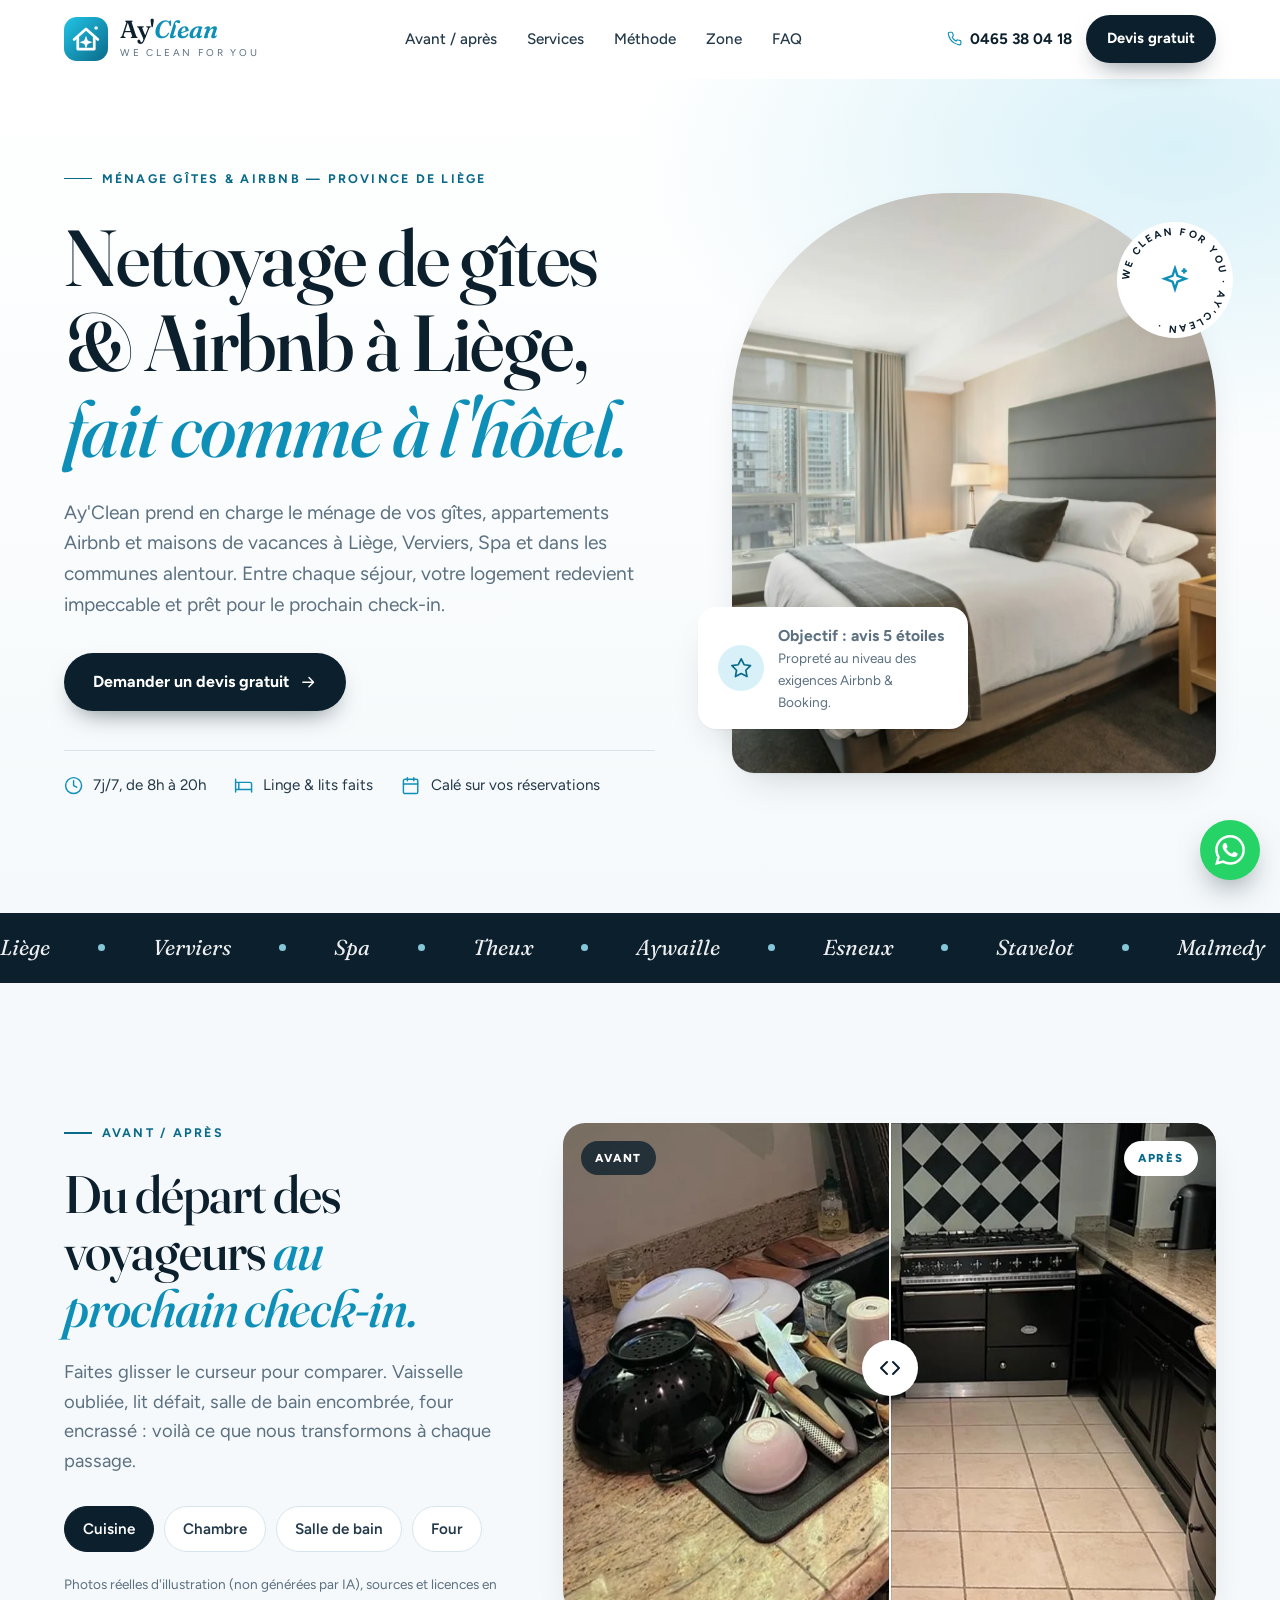
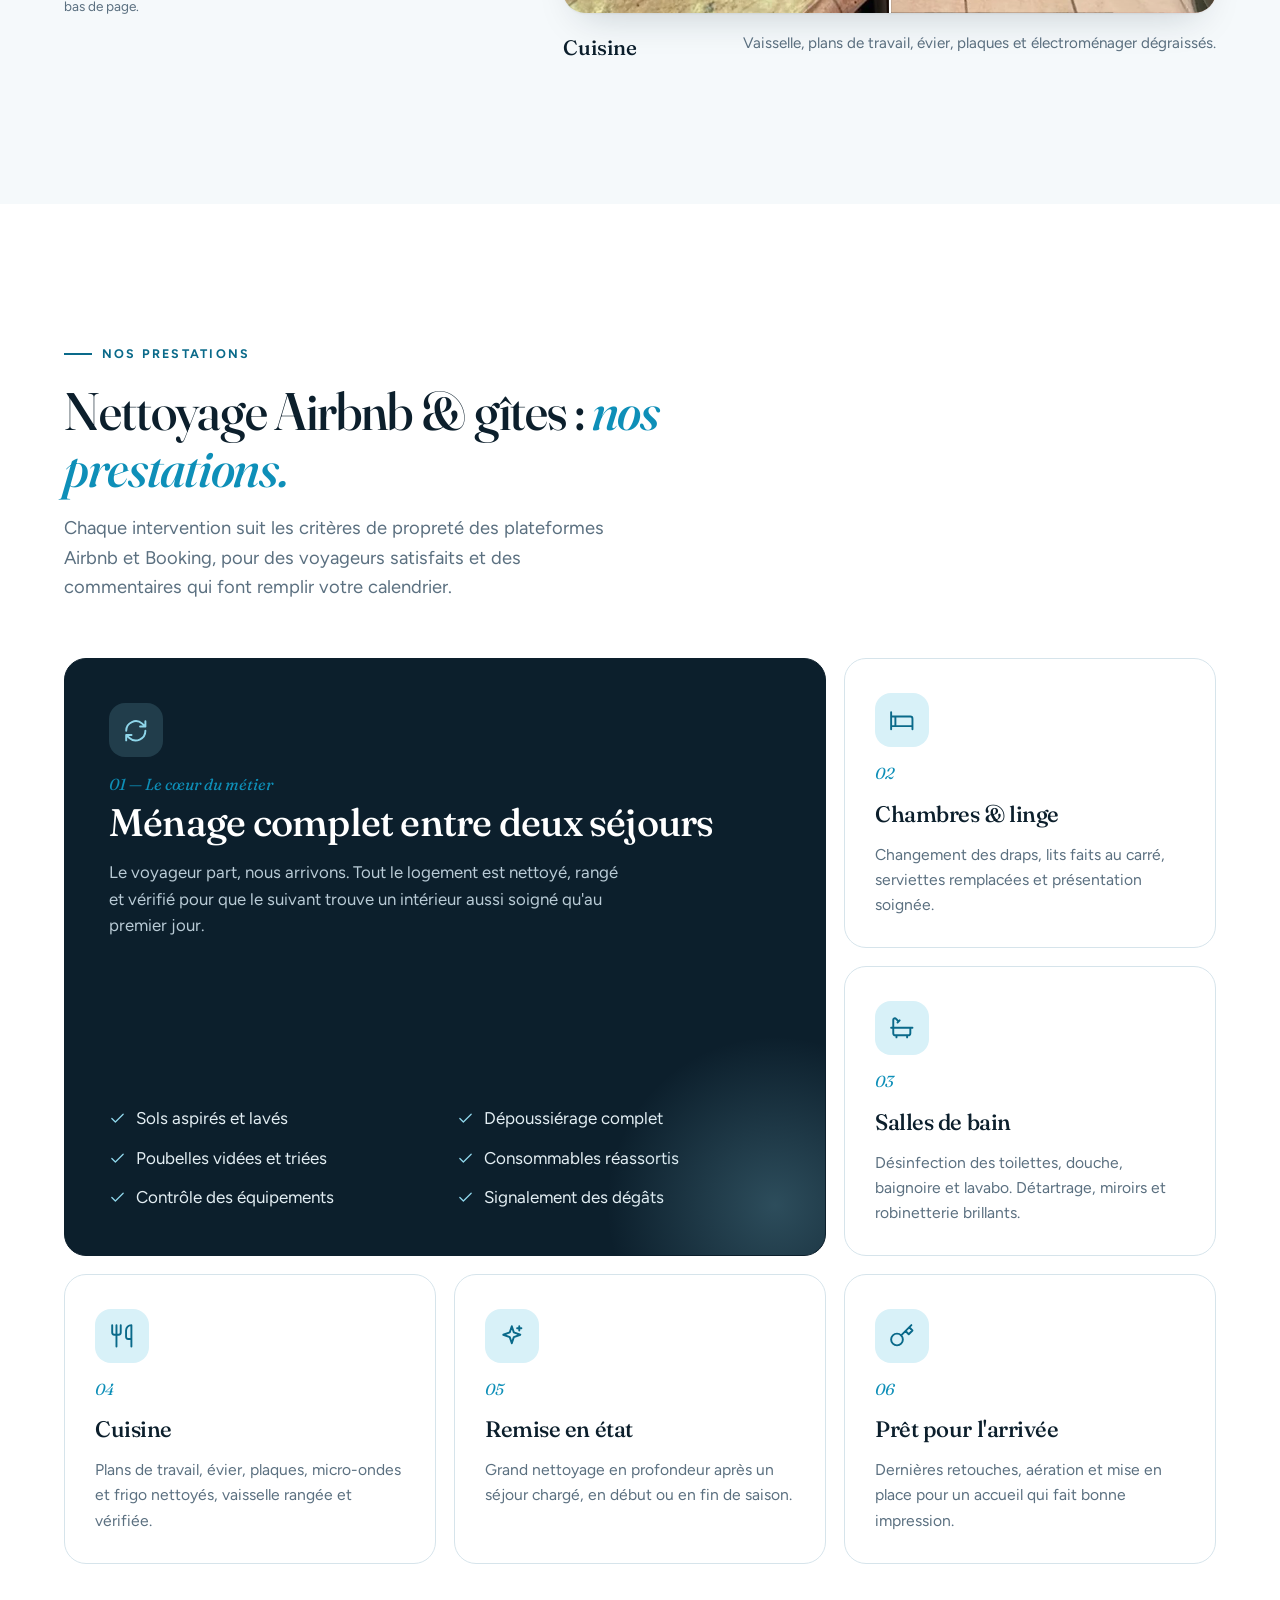
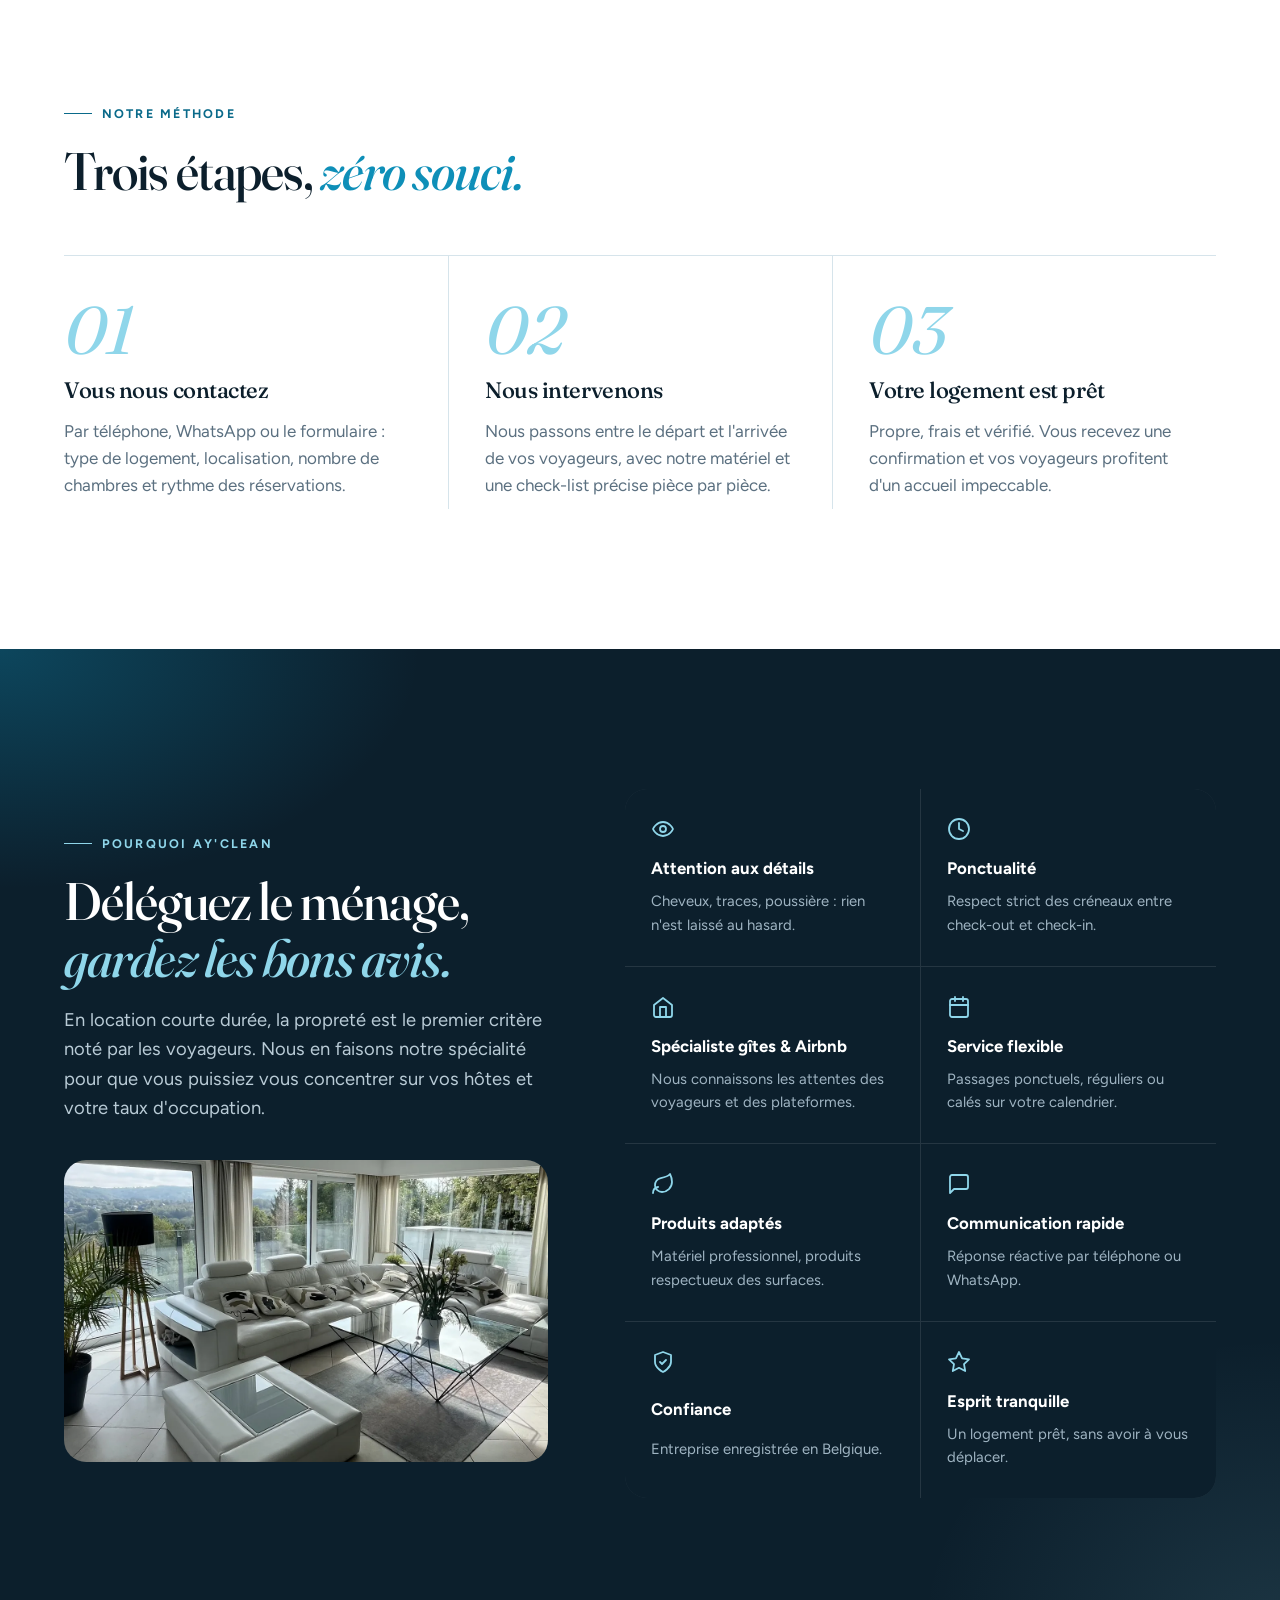
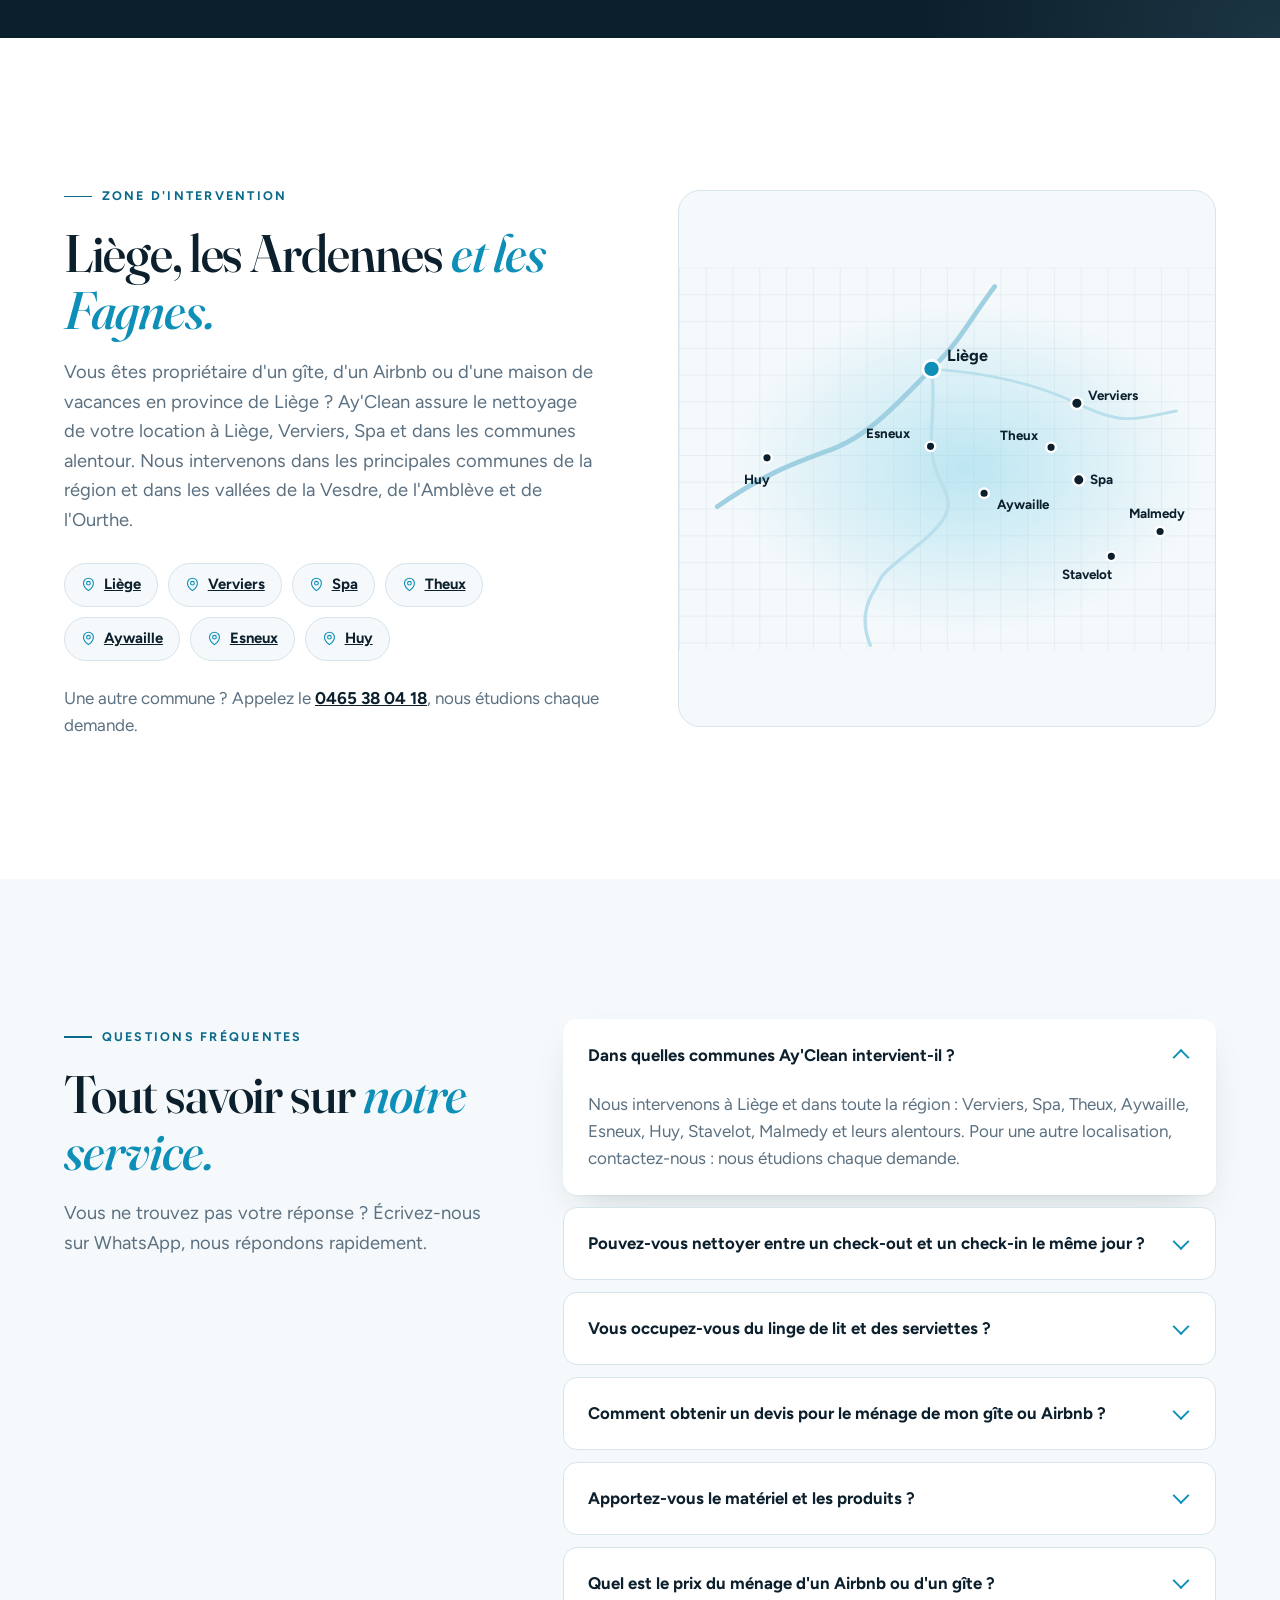
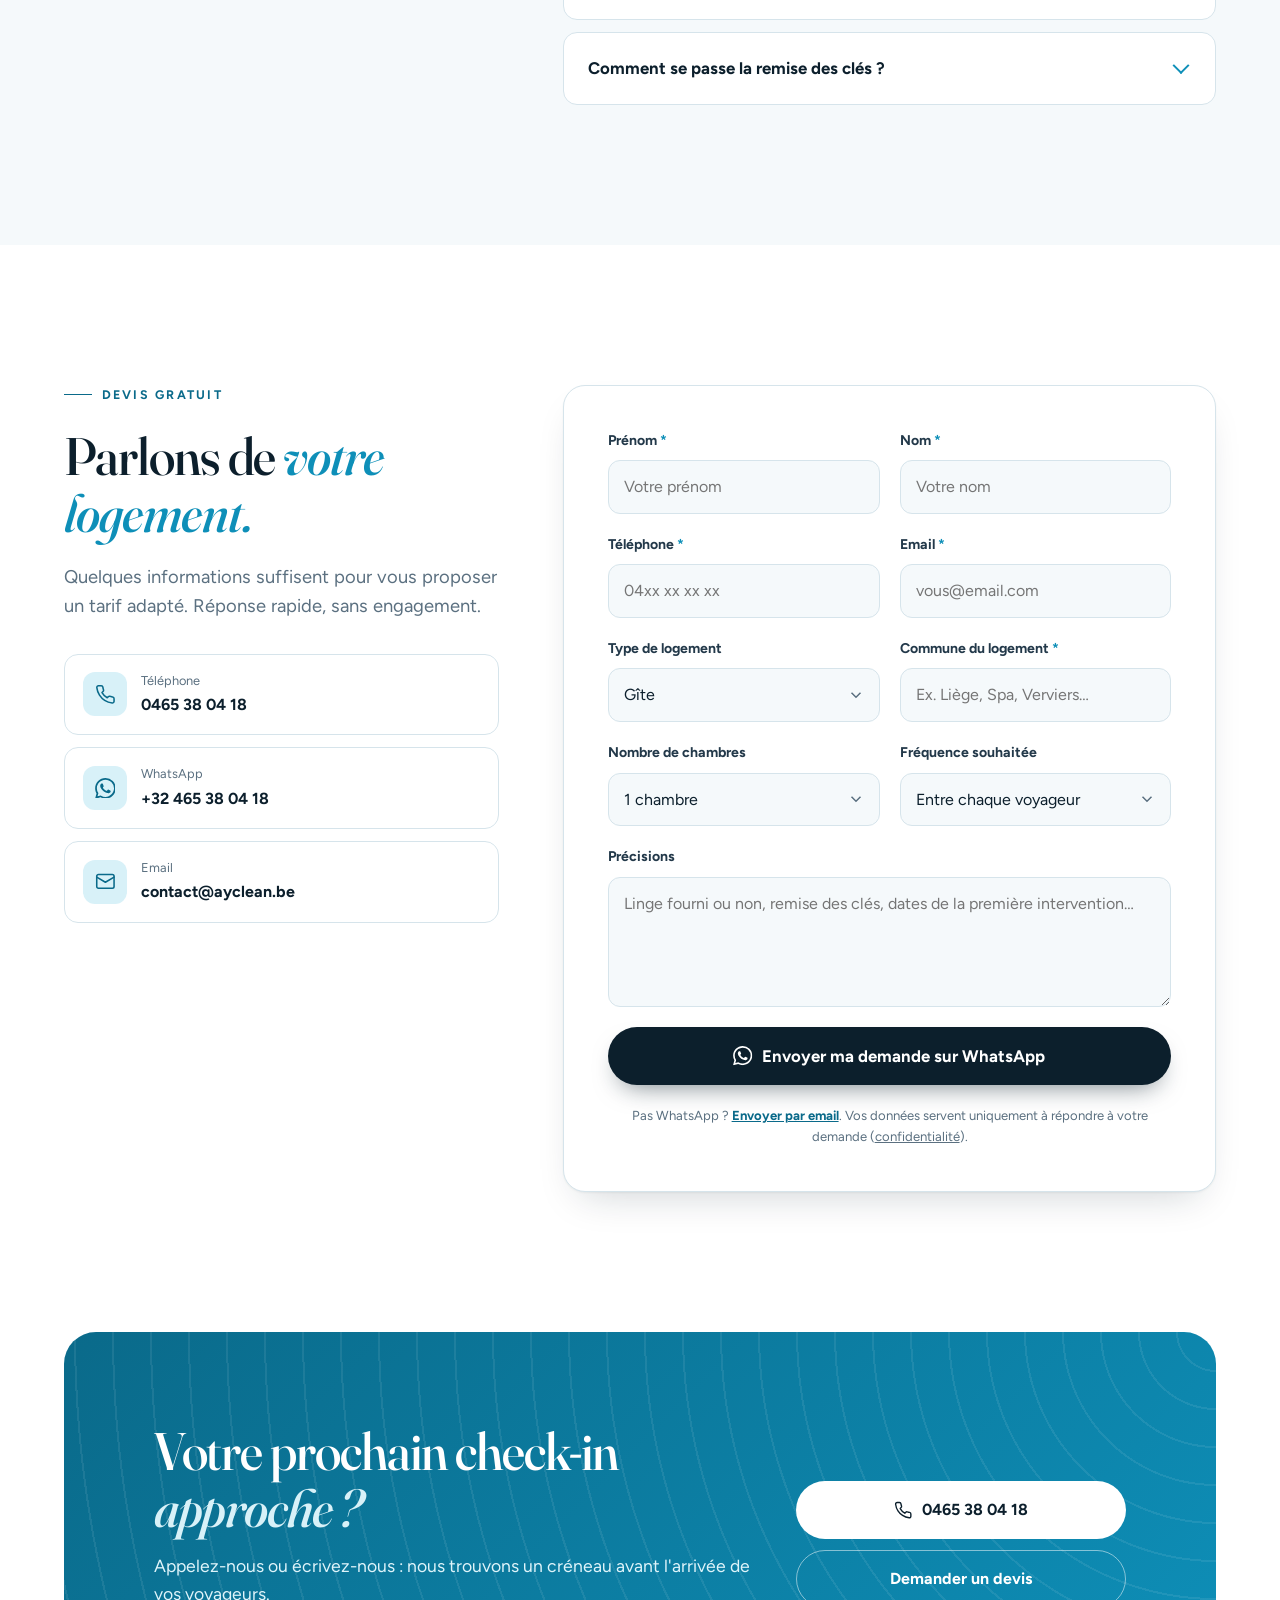
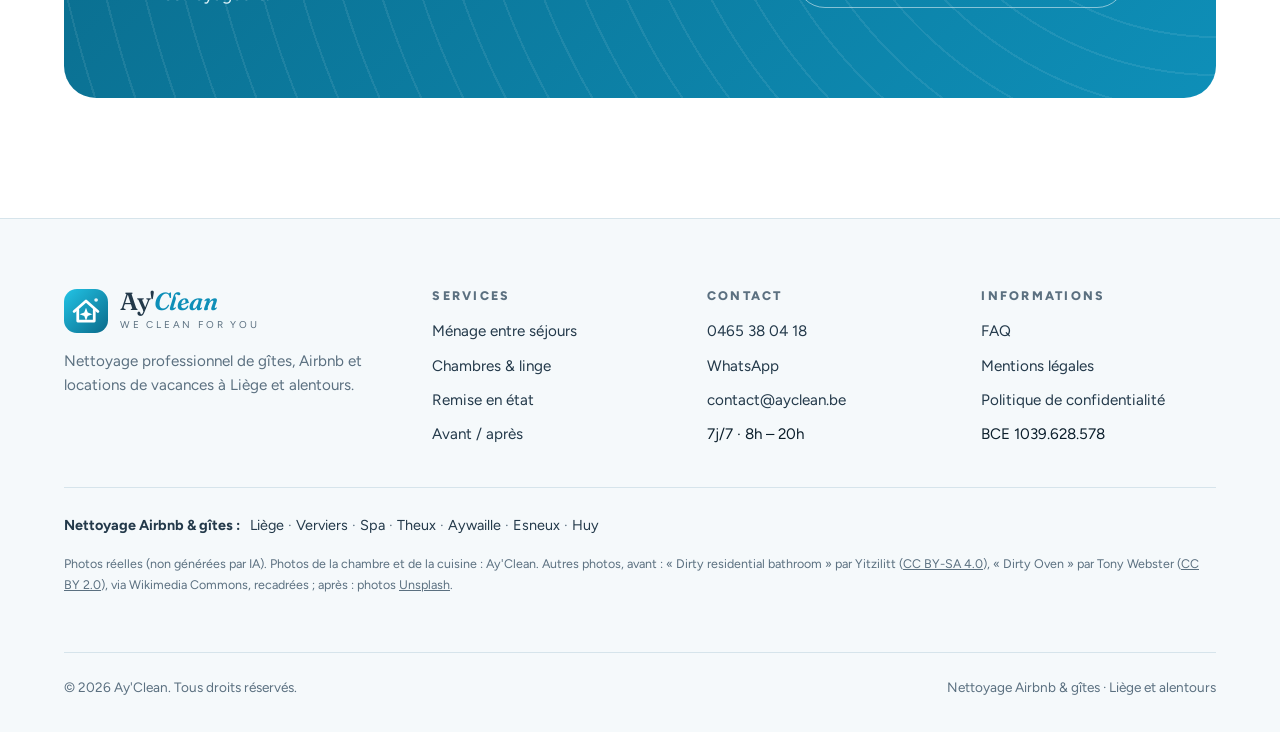
==== index.html @ 67f05e6d "Avant/après cuisine : photos réelles d'Ay'Clean Remplace les photos d'illustration par les photos d'" ====
<!DOCTYPE html>
<html lang="fr-BE" class="no-js">
<head>
<meta charset="UTF-8">
<meta name="viewport" content="width=device-width, initial-scale=1">
<title>Nettoyage Airbnb &amp; gîtes à Liège et alentours | Ay'Clean</title>
<meta name="description" content="Ménage professionnel de gîtes, Airbnb et locations de vacances à Liège, Verviers, Spa, Theux, Aywaille, Esneux et Huy. Linge, check-in prêt. Devis gratuit.">
<meta name="robots" content="index, follow, max-image-preview:large">
<meta name="author" content="Ay'Clean">
<meta name="theme-color" content="#0c1f2c">
<meta name="format-detection" content="telephone=no">
<link rel="canonical" href="https://www.ayclean.be/">
<link rel="alternate" hreflang="fr-BE" href="https://www.ayclean.be/">
<link rel="alternate" hreflang="x-default" href="https://www.ayclean.be/">
<meta name="geo.region" content="BE-WLG">
<meta name="geo.placename" content="Liège">
<meta name="geo.position" content="50.6326;5.5797">
<meta name="ICBM" content="50.6326, 5.5797">

<!-- Open Graph / réseaux sociaux -->
<meta property="og:type" content="website">
<meta property="og:locale" content="fr_BE">
<meta property="og:site_name" content="Ay'Clean">
<meta property="og:title" content="Ay'Clean — Nettoyage professionnel de gîtes &amp; Airbnb à Liège">
<meta property="og:description" content="Ménage entre chaque séjour, gestion du linge et logement prêt pour le check-in. Liège, Verviers, Spa, Theux, Aywaille, Esneux, Huy.">
<meta property="og:url" content="https://www.ayclean.be/">
<meta property="og:image" content="https://www.ayclean.be/images/og-ayclean.jpg">
<meta property="og:image:width" content="1200">
<meta property="og:image:height" content="630">
<meta property="og:image:alt" content="Chambre de location saisonnière propre, lit fait avec du linge blanc">
<meta name="twitter:card" content="summary_large_image">
<meta name="twitter:title" content="Ay'Clean — Nettoyage de gîtes &amp; Airbnb à Liège">
<meta name="twitter:description" content="Ménage professionnel entre chaque séjour pour vos locations de vacances à Liège et alentours.">
<meta name="twitter:image" content="https://www.ayclean.be/images/og-ayclean.jpg">

<link rel="icon" href="/favicon.svg" type="image/svg+xml">
<link rel="icon" href="/favicon.ico" sizes="48x48">
<link rel="apple-touch-icon" href="/apple-touch-icon.png">
<link rel="manifest" href="/site.webmanifest">

<link rel="preconnect" href="https://fonts.googleapis.com">
<link rel="preconnect" href="https://fonts.gstatic.com" crossorigin>
<link rel="stylesheet" href="https://fonts.googleapis.com/css2?family=Figtree:wght@400;500;600;700;800&family=Fraunces:ital,opsz,wght@0,9..144,400;0,9..144,500;0,9..144,600;1,9..144,400;1,9..144,500&display=swap">
<link rel="preload" as="image" href="/images/gite-propre-liege.webp" fetchpriority="high">
<link rel="stylesheet" href="/styles.css">
<script>document.documentElement.classList.remove('no-js')</script>

<!-- Données structurées (SEO local) -->
<script type="application/ld+json">
{
  "@context": "https://schema.org",
  "@graph": [
    {
      "@type": ["LocalBusiness", "ProfessionalService"],
      "@id": "https://www.ayclean.be/#business",
      "name": "Ay'Clean",
      "alternateName": "Ay'Clean — We Clean For You",
      "slogan": "We Clean For You",
      "description": "Nettoyage professionnel de gîtes, appartements Airbnb et locations saisonnières en province de Liège : ménage entre chaque séjour, gestion du linge, remise en état et préparation avant l'arrivée des voyageurs.",
      "url": "https://www.ayclean.be/",
      "logo": "https://www.ayclean.be/icon-512.png",
      "image": "https://www.ayclean.be/images/og-ayclean.jpg",
      "telephone": "+32465380418",
      "email": "contact@ayclean.be",
      "priceRange": "€€",
      "currenciesAccepted": "EUR",
      "paymentAccepted": "Virement bancaire, Espèces",
      "identifier": {"@type": "PropertyValue", "propertyID": "BCE", "value": "1039.628.578"},
      "address": {"@type": "PostalAddress", "addressLocality": "Liège", "addressRegion": "Wallonie", "addressCountry": "BE"},
      "geo": {"@type": "GeoCoordinates", "latitude": 50.6326, "longitude": 5.5797},
      "areaServed": [
        {"@type": "City", "name": "Liège"},
        {"@type": "City", "name": "Verviers"},
        {"@type": "City", "name": "Spa"},
        {"@type": "City", "name": "Theux"},
        {"@type": "City", "name": "Aywaille"},
        {"@type": "City", "name": "Esneux"},
        {"@type": "City", "name": "Stavelot"},
        {"@type": "City", "name": "Malmedy"},
        {"@type": "City", "name": "Huy"},
        {"@type": "AdministrativeArea", "name": "Province de Liège"}
      ],
      "openingHoursSpecification": {
        "@type": "OpeningHoursSpecification",
        "dayOfWeek": ["Monday","Tuesday","Wednesday","Thursday","Friday","Saturday","Sunday"],
        "opens": "08:00",
        "closes": "20:00"
      },
      "contactPoint": {"@type": "ContactPoint", "telephone": "+32465380418", "contactType": "customer service", "availableLanguage": ["French"], "areaServed": "BE"},
      "hasOfferCatalog": {
        "@type": "OfferCatalog",
        "name": "Prestations de nettoyage pour locations saisonnières",
        "itemListElement": [
          {"@type": "Offer", "itemOffered": {"@type": "Service", "name": "Ménage entre deux séjours (Airbnb, gîte)"}},
          {"@type": "Offer", "itemOffered": {"@type": "Service", "name": "Préparation des chambres et gestion du linge"}},
          {"@type": "Offer", "itemOffered": {"@type": "Service", "name": "Nettoyage et désinfection des salles de bain"}},
          {"@type": "Offer", "itemOffered": {"@type": "Service", "name": "Nettoyage de cuisine et électroménager"}},
          {"@type": "Offer", "itemOffered": {"@type": "Service", "name": "Remise en état fin de saison"}},
          {"@type": "Offer", "itemOffered": {"@type": "Service", "name": "Préparation avant l'arrivée des voyageurs"}}
        ]
      }
    },
    {
      "@type": "WebSite",
      "@id": "https://www.ayclean.be/#website",
      "url": "https://www.ayclean.be/",
      "name": "Ay'Clean",
      "inLanguage": "fr-BE",
      "publisher": {"@id": "https://www.ayclean.be/#business"}
    },
    {
      "@type": "FAQPage",
      "@id": "https://www.ayclean.be/#faq",
      "mainEntity": [
        {"@type": "Question", "name": "Dans quelles communes Ay'Clean intervient-il ?", "acceptedAnswer": {"@type": "Answer", "text": "Nous intervenons à Liège et dans toute la région : Verviers, Spa, Theux, Aywaille, Esneux, Huy, Stavelot, Malmedy et leurs alentours. Pour une autre localisation, contactez-nous : nous étudions chaque demande."}},
        {"@type": "Question", "name": "Pouvez-vous nettoyer entre un check-out et un check-in le même jour ?", "acceptedAnswer": {"@type": "Answer", "text": "Oui. Nous organisons nos passages selon votre calendrier de réservations pour que le logement soit prêt dans la fenêtre entre le départ et l'arrivée des voyageurs."}},
        {"@type": "Question", "name": "Vous occupez-vous du linge de lit et des serviettes ?", "acceptedAnswer": {"@type": "Answer", "text": "Oui, nous changeons les draps, faisons les lits et remplaçons les serviettes. La gestion du linge (lavage ou rotation) se définit avec vous lors du devis."}},
        {"@type": "Question", "name": "Comment obtenir un devis pour le ménage de mon gîte ou Airbnb ?", "acceptedAnswer": {"@type": "Answer", "text": "Remplissez le formulaire de devis ci-dessous, envoyez-nous un message WhatsApp ou appelez le 0465 38 04 18. Le devis est gratuit et adapté à la taille et à la fréquence de nettoyage de votre logement."}},
        {"@type": "Question", "name": "Apportez-vous le matériel et les produits ?", "acceptedAnswer": {"@type": "Answer", "text": "Oui, nous venons avec notre matériel et des produits adaptés aux différentes surfaces de votre logement."}},
        {"@type": "Question", "name": "Quel est le prix du ménage d'un Airbnb ou d'un gîte ?", "acceptedAnswer": {"@type": "Answer", "text": "Le tarif dépend de la taille du logement, du nombre de chambres, de la fréquence des passages et de la gestion du linge. Nous établissons un devis gratuit et sans engagement, adapté à votre situation."}},
        {"@type": "Question", "name": "Comment se passe la remise des clés ?", "acceptedAnswer": {"@type": "Answer", "text": "Elle se définit avec vous lors du devis, en fonction de l'accès à votre logement et de vos habitudes avec vos voyageurs."}}
      ]
    }
  ]
}
</script>
</head>
<body>
<a class="skip" href="#contenu">Aller au contenu</a>

<!-- Icônes -->
<svg width="0" height="0" style="position:absolute" aria-hidden="true" focusable="false">
<defs>
<linearGradient id="lg" x1="0" y1="0" x2="48" y2="48" gradientUnits="userSpaceOnUse"><stop offset="0" stop-color="#22c4e6"/><stop offset="1" stop-color="#0a6a8a"/></linearGradient>
<symbol id="logo" viewBox="0 0 48 48"><rect width="48" height="48" rx="14" fill="url(#lg)"/><path d="M11 24.5 24 13l13 11.5" fill="none" stroke="#fff" stroke-width="3" stroke-linecap="round" stroke-linejoin="round"/><path d="M15 22.5V35h18V22.5" fill="none" stroke="#fff" stroke-width="3" stroke-linecap="round" stroke-linejoin="round"/><path d="M24 20.5l1.9 5.1 5.1 1.9-5.1 1.9L24 34.5l-1.9-5.1-5.1-1.9 5.1-1.9z" fill="#fff"/><circle cx="35" cy="12" r="2" fill="#fff" opacity=".9"/></symbol>
<symbol id="i-phone" viewBox="0 0 24 24"><path d="M22 16.9v3a2 2 0 0 1-2.2 2 19.8 19.8 0 0 1-8.6-3.1 19.5 19.5 0 0 1-6-6A19.8 19.8 0 0 1 2.1 4.2 2 2 0 0 1 4.1 2h3a2 2 0 0 1 2 1.7c.1 1 .4 1.9.7 2.8a2 2 0 0 1-.5 2.1L8.1 9.9a16 16 0 0 0 6 6l1.3-1.3a2 2 0 0 1 2.1-.4c.9.3 1.8.6 2.8.7a2 2 0 0 1 1.7 2z"/></symbol>
<symbol id="i-mail" viewBox="0 0 24 24"><rect x="2" y="4" width="20" height="16" rx="2"/><path d="m22 7-10 6L2 7"/></symbol>
<symbol id="i-spark" viewBox="0 0 24 24"><path d="M12 3l1.9 5.8L20 11l-6.1 2.2L12 19l-1.9-5.8L4 11l6.1-2.2z"/><path d="M19 3v4M17 5h4"/></symbol>
<symbol id="i-bed" viewBox="0 0 24 24"><path d="M2 4v16M2 8h18a2 2 0 0 1 2 2v10M2 17h20M6 8v9"/></symbol>
<symbol id="i-bath" viewBox="0 0 24 24"><path d="M9 6 6.5 3.5a1.5 1.5 0 0 0-1-.5C4.7 3 4 3.7 4 4.5V17a2 2 0 0 0 2 2h12a2 2 0 0 0 2-2v-5M10 5 8 7M2 12h20M7 19v2M17 19v2"/></symbol>
<symbol id="i-kitchen" viewBox="0 0 24 24"><path d="M3 2v7c0 1.1.9 2 2 2h4a2 2 0 0 0 2-2V2M7 2v20M21 15V2a5 5 0 0 0-5 5v6c0 1.1.9 2 2 2h3zm0 0v7"/></symbol>
<symbol id="i-refresh" viewBox="0 0 24 24"><path d="M3 12a9 9 0 0 1 15-6.7L21 8M21 3v5h-5M21 12a9 9 0 0 1-15 6.7L3 16M3 21v-5h5"/></symbol>
<symbol id="i-key" viewBox="0 0 24 24"><circle cx="7.5" cy="15.5" r="5.5"/><path d="m21 2-9.6 9.6M15.5 7.5l3 3L22 7l-3-3"/></symbol>
<symbol id="i-check" viewBox="0 0 24 24"><path d="M20 6 9 17l-5-5"/></symbol>
<symbol id="i-pin" viewBox="0 0 24 24"><path d="M20 10c0 6-8 12-8 12s-8-6-8-12a8 8 0 0 1 16 0z"/><circle cx="12" cy="10" r="3"/></symbol>
<symbol id="i-clock" viewBox="0 0 24 24"><circle cx="12" cy="12" r="10"/><path d="M12 6v6l4 2"/></symbol>
<symbol id="i-cal" viewBox="0 0 24 24"><rect x="3" y="4" width="18" height="18" rx="2"/><path d="M16 2v4M8 2v4M3 10h18"/></symbol>
<symbol id="i-shield" viewBox="0 0 24 24"><path d="M12 22s8-4 8-10V5l-8-3-8 3v7c0 6 8 10 8 10z"/><path d="m9 12 2 2 4-4"/></symbol>
<symbol id="i-eye" viewBox="0 0 24 24"><path d="M2 12s3-7 10-7 10 7 10 7-3 7-10 7-10-7-10-7z"/><circle cx="12" cy="12" r="3"/></symbol>
<symbol id="i-leaf" viewBox="0 0 24 24"><path d="M11 20A7 7 0 0 1 9.8 6.1C15.5 5 17 4.5 19 2c1 2 2 4.2 2 8 0 5.5-4.8 10-10 10z"/><path d="M2 21c0-3 1.9-5.4 5.1-6"/></symbol>
<symbol id="i-chat" viewBox="0 0 24 24"><path d="M21 15a2 2 0 0 1-2 2H7l-4 4V5a2 2 0 0 1 2-2h14a2 2 0 0 1 2 2z"/></symbol>
<symbol id="i-star" viewBox="0 0 24 24"><path d="m12 2 3.1 6.3 6.9 1-5 4.9 1.2 6.8L12 17.8 5.8 21l1.2-6.8-5-4.9 6.9-1z"/></symbol>
<symbol id="i-home" viewBox="0 0 24 24"><path d="m3 10 9-7 9 7v10a2 2 0 0 1-2 2H5a2 2 0 0 1-2-2z"/><path d="M9 22V12h6v10"/></symbol>
<symbol id="i-menu" viewBox="0 0 24 24"><path d="M4 7h16M4 12h16M4 17h16"/></symbol>
<symbol id="i-close" viewBox="0 0 24 24"><path d="M18 6 6 18M6 6l12 12"/></symbol>
<symbol id="i-arrow" viewBox="0 0 24 24"><path d="M5 12h14M13 6l6 6-6 6"/></symbol>
<symbol id="i-wa" viewBox="0 0 24 24"><path stroke="none" fill="currentColor" d="M17.47 14.38c-.3-.15-1.76-.87-2.03-.97-.27-.1-.47-.15-.67.15-.2.3-.77.97-.94 1.16-.17.2-.35.22-.64.08-.3-.15-1.26-.47-2.39-1.48-.88-.79-1.48-1.76-1.65-2.06-.17-.3-.02-.46.13-.6.13-.14.3-.35.45-.52.15-.18.2-.3.3-.5.1-.2.05-.37-.03-.52-.07-.15-.67-1.61-.92-2.21-.24-.58-.49-.5-.67-.51h-.57c-.2 0-.52.07-.79.37-.27.3-1.04 1.02-1.04 2.48s1.07 2.88 1.21 3.07c.15.2 2.1 3.2 5.08 4.49.71.31 1.26.49 1.7.63.71.22 1.36.19 1.87.12.57-.09 1.76-.72 2-1.41.25-.7.25-1.29.18-1.41-.08-.13-.28-.2-.57-.35m-5.42 7.4h-.01a9.87 9.87 0 0 1-5.03-1.38l-.36-.21-3.74.98 1-3.65-.24-.37a9.86 9.86 0 0 1-1.51-5.26c0-5.45 4.44-9.88 9.89-9.88 2.64 0 5.12 1.03 6.99 2.9a9.83 9.83 0 0 1 2.89 6.99c0 5.45-4.44 9.88-9.88 9.88m8.41-18.3A11.82 11.82 0 0 0 12.05 0C5.5 0 .16 5.34.16 11.89c0 2.1.55 4.14 1.59 5.95L.06 24l6.3-1.65a11.88 11.88 0 0 0 5.69 1.45c6.55 0 11.89-5.34 11.89-11.89 0-3.18-1.24-6.17-3.48-8.41z"/></symbol>
</defs>
</svg>

<!-- EN-TÊTE -->
<header class="header" id="top">
  <div class="wrap">
    <a href="/" class="brand" aria-label="Ay'Clean, retour à l'accueil">
      <svg aria-hidden="true"><use href="#logo"/></svg>
      <span>
        <span class="brand-name">Ay'<span>Clean</span></span>
        <span class="brand-tag">We Clean For You</span>
      </span>
    </a>
    <nav class="nav" aria-label="Navigation principale">
      <a href="#avant-apres">Avant / après</a>
      <a href="#services">Services</a>
      <a href="#methode">Méthode</a>
      <a href="#zone">Zone</a>
      <a href="#faq">FAQ</a>
    </nav>
    <div class="header-cta">
      <a class="header-tel" href="tel:+32465380418"><svg class="ico" aria-hidden="true"><use href="#i-phone"/></svg>0465 38 04 18</a>
      <a class="btn btn-primary" href="#devis">Devis gratuit</a>
      <button class="menu-btn" id="menu-btn" aria-label="Ouvrir le menu" aria-expanded="false" aria-controls="mobile-nav"><svg class="ico" aria-hidden="true"><use href="#i-menu"/></svg></button>
    </div>
  </div>
  <nav class="mobile-nav" id="mobile-nav" aria-label="Navigation mobile">
    <a href="#avant-apres">Avant / après</a>
    <a href="#services">Nos services</a>
    <a href="#methode">Notre méthode</a>
    <a href="#zone">Zone d'intervention</a>
    <a href="#faq">Questions fréquentes</a>
    <a href="tel:+32465380418">Appeler le 0465 38 04 18</a>
    <a class="btn btn-primary" href="#devis">Demander un devis gratuit</a>
  </nav>
</header>

<main id="contenu">

<!-- HERO -->
<section class="hero" aria-labelledby="hero-title">
  <div class="wrap hero-grid">
    <div class="hero-copy">
      <span class="eyebrow rise">Ménage gîtes &amp; Airbnb — province de Liège</span>
      <h1 id="hero-title" class="rise">Nettoyage de gîtes &amp; Airbnb à Liège, <em>fait comme à l'hôtel.</em></h1>
      <p class="lead rise">Ay'Clean prend en charge le ménage de vos gîtes, appartements Airbnb et maisons de vacances à Liège, Verviers, Spa et dans les communes alentour. Entre chaque séjour, votre logement redevient impeccable et prêt pour le prochain check-in.</p>
      <div class="hero-actions rise">
        <a class="btn btn-primary" href="#devis">Demander un devis gratuit <svg class="ico" aria-hidden="true"><use href="#i-arrow"/></svg></a>
      </div>
      <ul class="hero-facts rise">
        <li><svg class="ico" aria-hidden="true"><use href="#i-clock"/></svg>7j/7, de 8h à 20h</li>
        <li><svg class="ico" aria-hidden="true"><use href="#i-bed"/></svg>Linge &amp; lits faits</li>
        <li><svg class="ico" aria-hidden="true"><use href="#i-cal"/></svg>Calé sur vos réservations</li>
      </ul>
    </div>
    <div class="hero-visual rise">
      <div class="hero-photo">
        <img src="/images/gite-propre-liege.webp" width="1000" height="1200" alt="Chambre de location saisonnière propre à Liège : lit fait avec des draps blancs, table de nuit et lampe" fetchpriority="high" decoding="async">
      </div>
      <svg class="hero-stamp" viewBox="0 0 120 120" aria-hidden="true">
        <defs><path id="circle" d="M60 60m-46 0a46 46 0 1 1 92 0a46 46 0 1 1-92 0"/></defs>
        <circle cx="60" cy="60" r="59" fill="#fff"/>
        <text><textPath href="#circle">WE CLEAN FOR YOU · AY'CLEAN · </textPath></text>
        <use href="#i-spark" x="44" y="44" width="32" height="32" fill="none" stroke="#0e8fb8" stroke-width="1.8"/>
      </svg>
      <div class="hero-badge">
        <span class="dot"><svg class="ico" aria-hidden="true"><use href="#i-star"/></svg></span>
        <span><strong>Objectif : avis 5 étoiles</strong><span>Propreté au niveau des exigences Airbnb &amp; Booking.</span></span>
      </div>
    </div>
  </div>
</section>

<!-- BANDEAU VILLES -->
<div class="ticker" aria-hidden="true">
  <div class="ticker-track">
    <span>Liège</span><span>Verviers</span><span>Spa</span><span>Theux</span><span>Aywaille</span><span>Esneux</span><span>Stavelot</span><span>Malmedy</span><span>Huy</span>
    <span>Liège</span><span>Verviers</span><span>Spa</span><span>Theux</span><span>Aywaille</span><span>Esneux</span><span>Stavelot</span><span>Malmedy</span><span>Huy</span>
  </div>
</div>

<!-- AVANT / APRÈS -->
<section class="section ba" id="avant-apres" aria-labelledby="ba-title">
  <div class="wrap ba-layout">
    <div class="ba-intro reveal">
      <span class="eyebrow">Avant / après</span>
      <h2 id="ba-title">Du départ des voyageurs <em>au prochain check-in.</em></h2>
      <p class="lead">Faites glisser le curseur pour comparer. Vaisselle oubliée, lit défait, salle de bain encombrée, four encrassé : voilà ce que nous transformons à chaque passage.</p>
      <div class="ba-tabs" role="tablist" aria-label="Choisir une pièce">
        <button class="ba-tab" role="tab" id="tab-cuisine" aria-controls="panel-cuisine" aria-selected="true">Cuisine</button>
        <button class="ba-tab" role="tab" id="tab-chambre" aria-controls="panel-chambre" aria-selected="false" tabindex="-1">Chambre</button>
        <button class="ba-tab" role="tab" id="tab-sdb" aria-controls="panel-sdb" aria-selected="false" tabindex="-1">Salle de bain</button>
        <button class="ba-tab" role="tab" id="tab-four" aria-controls="panel-four" aria-selected="false" tabindex="-1">Four</button>
      </div>
      <p class="ba-note">Photos réelles d'illustration (non générées par IA), sources et licences en bas de page.</p>
    </div>

    <div class="reveal">
      <div class="ba-panel" role="tabpanel" id="panel-cuisine" aria-labelledby="tab-cuisine">
        <figure>
          <div class="compare">
            <img src="/images/avant-cuisine.webp" width="1200" height="900" alt="Avant nettoyage : évier de cuisine rempli de vaisselle sale et plan de travail encombré" loading="lazy" decoding="async">
            <img class="after" src="/images/apres-cuisine.webp" width="1200" height="900" alt="Après nettoyage : cuisine propre avec plan de travail en granit dégagé, évier vidé et piano de cuisson noir" loading="lazy" decoding="async">
            <span class="tag tag-before">Avant</span><span class="tag tag-after">Après</span>
            <input type="range" min="0" max="100" value="50" aria-label="Comparer la cuisine avant et après le nettoyage">
            <span class="handle" aria-hidden="true"></span>
          </div>
          <figcaption><strong>Cuisine</strong><span>Vaisselle, plans de travail, évier, plaques et électroménager dégraissés.</span></figcaption>
        </figure>
      </div>
      <div class="ba-panel" role="tabpanel" id="panel-chambre" aria-labelledby="tab-chambre" hidden>
        <figure>
          <div class="compare">
            <img src="/images/avant-chambre.webp" width="1200" height="900" alt="Avant nettoyage : lit défait avec couette froissée et oreillers en désordre après le départ des voyageurs" loading="lazy" decoding="async">
            <img class="after" src="/images/apres-chambre.webp" width="1200" height="900" alt="Après nettoyage : lit fait avec housse de couette à fleurs bien tendue dans une chambre propre" loading="lazy" decoding="async">
            <span class="tag tag-before">Avant</span><span class="tag tag-after">Après</span>
            <input type="range" min="0" max="100" value="50" aria-label="Comparer la chambre avant et après le nettoyage">
            <span class="handle" aria-hidden="true"></span>
          </div>
          <figcaption><strong>Chambre</strong><span>Changement des draps, lit fait au carré, dépoussiérage et sols.</span></figcaption>
        </figure>
      </div>
      <div class="ba-panel" role="tabpanel" id="panel-sdb" aria-labelledby="tab-sdb" hidden>
        <figure>
          <div class="compare">
            <img src="/images/avant-salle-de-bain.webp" width="1200" height="900" alt="Avant nettoyage : salle de bain sale avec papier au sol et lavabo encombré" loading="lazy" decoding="async">
            <img class="after" src="/images/apres-salle-de-bain.webp" width="1200" height="900" alt="Après nettoyage : salle de bain propre avec douche vitrée brillante et lavabo dégagé" loading="lazy" decoding="async">
            <span class="tag tag-before">Avant</span><span class="tag tag-after">Après</span>
            <input type="range" min="0" max="100" value="50" aria-label="Comparer la salle de bain avant et après le nettoyage">
            <span class="handle" aria-hidden="true"></span>
          </div>
          <figcaption><strong>Salle de bain</strong><span>Désinfection des sanitaires, douche, robinetterie et miroirs sans traces.</span></figcaption>
        </figure>
      </div>
      <div class="ba-panel" role="tabpanel" id="panel-four" aria-labelledby="tab-four" hidden>
        <figure>
          <div class="compare">
            <img src="/images/avant-four.webp" width="1000" height="750" alt="Avant nettoyage : intérieur de four encrassé de graisse brûlée" loading="lazy" decoding="async">
            <img class="after" src="/images/apres-four.webp" width="1200" height="900" alt="Après nettoyage : cuisine avec four encastré et plan de cuisson propres" loading="lazy" decoding="async">
            <span class="tag tag-before">Avant</span><span class="tag tag-after">Après</span>
            <input type="range" min="0" max="100" value="50" aria-label="Comparer le four avant et après le nettoyage">
            <span class="handle" aria-hidden="true"></span>
          </div>
          <figcaption><strong>Four &amp; électroménager</strong><span>Four, micro-ondes, frigo et hotte, en remise en état ou en option.</span></figcaption>
        </figure>
      </div>
    </div>
  </div>
</section>

<!-- SERVICES -->
<section class="section" id="services" aria-labelledby="services-title">
  <div class="wrap">
    <div class="section-head reveal">
      <span class="eyebrow">Nos prestations</span>
      <h2 id="services-title">Nettoyage Airbnb &amp; gîtes : <em>nos prestations.</em></h2>
      <p class="lead">Chaque intervention suit les critères de propreté des plateformes Airbnb et Booking, pour des voyageurs satisfaits et des commentaires qui font remplir votre calendrier.</p>
    </div>
    <div class="services-grid">
      <article class="service feature reveal">
        <div class="sico"><svg class="ico" aria-hidden="true"><use href="#i-refresh"/></svg></div>
        <div>
          <span class="num">01 — Le cœur du métier</span>
          <h3>Ménage complet entre deux séjours</h3>
          <p style="margin-top:14px">Le voyageur part, nous arrivons. Tout le logement est nettoyé, rangé et vérifié pour que le suivant trouve un intérieur aussi soigné qu'au premier jour.</p>
        </div>
        <ul>
          <li><svg class="ico" aria-hidden="true"><use href="#i-check"/></svg>Sols aspirés et lavés</li>
          <li><svg class="ico" aria-hidden="true"><use href="#i-check"/></svg>Dépoussiérage complet</li>
          <li><svg class="ico" aria-hidden="true"><use href="#i-check"/></svg>Poubelles vidées et triées</li>
          <li><svg class="ico" aria-hidden="true"><use href="#i-check"/></svg>Consommables réassortis</li>
          <li><svg class="ico" aria-hidden="true"><use href="#i-check"/></svg>Contrôle des équipements</li>
          <li><svg class="ico" aria-hidden="true"><use href="#i-check"/></svg>Signalement des dégâts</li>
        </ul>
      </article>
      <article class="service reveal">
        <div class="sico"><svg class="ico" aria-hidden="true"><use href="#i-bed"/></svg></div>
        <span class="num">02</span>
        <h3>Chambres &amp; linge</h3>
        <p>Changement des draps, lits faits au carré, serviettes remplacées et présentation soignée.</p>
      </article>
      <article class="service reveal">
        <div class="sico"><svg class="ico" aria-hidden="true"><use href="#i-bath"/></svg></div>
        <span class="num">03</span>
        <h3>Salles de bain</h3>
        <p>Désinfection des toilettes, douche, baignoire et lavabo. Détartrage, miroirs et robinetterie brillants.</p>
      </article>
      <article class="service reveal">
        <div class="sico"><svg class="ico" aria-hidden="true"><use href="#i-kitchen"/></svg></div>
        <span class="num">04</span>
        <h3>Cuisine</h3>
        <p>Plans de travail, évier, plaques, micro-ondes et frigo nettoyés, vaisselle rangée et vérifiée.</p>
      </article>
      <article class="service reveal">
        <div class="sico"><svg class="ico" aria-hidden="true"><use href="#i-spark"/></svg></div>
        <span class="num">05</span>
        <h3>Remise en état</h3>
        <p>Grand nettoyage en profondeur après un séjour chargé, en début ou en fin de saison.</p>
      </article>
      <article class="service reveal">
        <div class="sico"><svg class="ico" aria-hidden="true"><use href="#i-key"/></svg></div>
        <span class="num">06</span>
        <h3>Prêt pour l'arrivée</h3>
        <p>Dernières retouches, aération et mise en place pour un accueil qui fait bonne impression.</p>
      </article>
    </div>
  </div>
</section>

<!-- MÉTHODE -->
<section class="section" id="methode" aria-labelledby="methode-title" style="padding-top:0">
  <div class="wrap">
    <div class="section-head reveal">
      <span class="eyebrow">Notre méthode</span>
      <h2 id="methode-title">Trois étapes, <em>zéro souci.</em></h2>
    </div>
    <ol class="steps">
      <li class="step reveal">
        <span class="n">01</span>
        <h3>Vous nous contactez</h3>
        <p>Par téléphone, WhatsApp ou le formulaire : type de logement, localisation, nombre de chambres et rythme des réservations.</p>
      </li>
      <li class="step reveal">
        <span class="n">02</span>
        <h3>Nous intervenons</h3>
        <p>Nous passons entre le départ et l'arrivée de vos voyageurs, avec notre matériel et une check-list précise pièce par pièce.</p>
      </li>
      <li class="step reveal">
        <span class="n">03</span>
        <h3>Votre logement est prêt</h3>
        <p>Propre, frais et vérifié. Vous recevez une confirmation et vos voyageurs profitent d'un accueil impeccable.</p>
      </li>
    </ol>
  </div>
</section>

<!-- POURQUOI -->
<section class="section why" id="pourquoi" aria-labelledby="why-title">
  <div class="wrap why-grid">
    <div class="reveal">
      <span class="eyebrow">Pourquoi Ay'Clean</span>
      <h2 id="why-title" style="margin:18px 0 20px">Déléguez le ménage, <em>gardez les bons avis.</em></h2>
      <p class="lead">En location courte durée, la propreté est le premier critère noté par les voyageurs. Nous en faisons notre spécialité pour que vous puissiez vous concentrer sur vos hôtes et votre taux d'occupation.</p>
      <div class="why-photo">
        <img src="/images/salon-propre-liege.webp" width="1200" height="900" alt="Salon lumineux et impeccable : sol carrelé propre, canapé blanc et grandes baies vitrées" loading="lazy" decoding="async">
      </div>
    </div>
    <ul class="why-list reveal">
      <li><svg class="ico" aria-hidden="true"><use href="#i-eye"/></svg><strong>Attention aux détails</strong><span>Cheveux, traces, poussière : rien n'est laissé au hasard.</span></li>
      <li><svg class="ico" aria-hidden="true"><use href="#i-clock"/></svg><strong>Ponctualité</strong><span>Respect strict des créneaux entre check-out et check-in.</span></li>
      <li><svg class="ico" aria-hidden="true"><use href="#i-home"/></svg><strong>Spécialiste gîtes &amp; Airbnb</strong><span>Nous connaissons les attentes des voyageurs et des plateformes.</span></li>
      <li><svg class="ico" aria-hidden="true"><use href="#i-cal"/></svg><strong>Service flexible</strong><span>Passages ponctuels, réguliers ou calés sur votre calendrier.</span></li>
      <li><svg class="ico" aria-hidden="true"><use href="#i-leaf"/></svg><strong>Produits adaptés</strong><span>Matériel professionnel, produits respectueux des surfaces.</span></li>
      <li><svg class="ico" aria-hidden="true"><use href="#i-chat"/></svg><strong>Communication rapide</strong><span>Réponse réactive par téléphone ou WhatsApp.</span></li>
      <li><svg class="ico" aria-hidden="true"><use href="#i-shield"/></svg><strong>Confiance</strong><span>Entreprise enregistrée en Belgique.</span></li>
      <li><svg class="ico" aria-hidden="true"><use href="#i-star"/></svg><strong>Esprit tranquille</strong><span>Un logement prêt, sans avoir à vous déplacer.</span></li>
    </ul>
  </div>
</section>

<!-- ZONE -->
<section class="section" id="zone" aria-labelledby="zone-title">
  <div class="wrap zone-grid">
    <div class="reveal">
      <span class="eyebrow">Zone d'intervention</span>
      <h2 id="zone-title" style="margin:18px 0 20px">Liège, les Ardennes <em>et les Fagnes.</em></h2>
      <p class="lead">Vous êtes propriétaire d'un gîte, d'un Airbnb ou d'une maison de vacances en province de Liège ? Ay'Clean assure le nettoyage de votre location à Liège, Verviers, Spa et dans les communes alentour. Nous intervenons dans les principales communes de la région et dans les vallées de la Vesdre, de l'Amblève et de l'Ourthe.</p>
      <ul class="cities">
        <li><svg class="ico" aria-hidden="true"><use href="#i-pin"/></svg><a href="/nettoyage-airbnb-liege/" style="color:inherit;font-weight:700">Liège</a></li>
        <li><svg class="ico" aria-hidden="true"><use href="#i-pin"/></svg><a href="/nettoyage-airbnb-verviers/" style="color:inherit;font-weight:700">Verviers</a></li>
        <li><svg class="ico" aria-hidden="true"><use href="#i-pin"/></svg><a href="/nettoyage-airbnb-spa/" style="color:inherit;font-weight:700">Spa</a></li>
        <li><svg class="ico" aria-hidden="true"><use href="#i-pin"/></svg><a href="/nettoyage-airbnb-theux/" style="color:inherit;font-weight:700">Theux</a></li>
        <li><svg class="ico" aria-hidden="true"><use href="#i-pin"/></svg><a href="/nettoyage-airbnb-aywaille/" style="color:inherit;font-weight:700">Aywaille</a></li>
        <li><svg class="ico" aria-hidden="true"><use href="#i-pin"/></svg><a href="/nettoyage-airbnb-esneux/" style="color:inherit;font-weight:700">Esneux</a></li>
        <li><svg class="ico" aria-hidden="true"><use href="#i-pin"/></svg><a href="/nettoyage-airbnb-huy/" style="color:inherit;font-weight:700">Huy</a></li>
      </ul>
      <p style="margin-top:24px;color:var(--muted)">Une autre commune ? Appelez le <a href="tel:+32465380418" style="font-weight:700;color:var(--ink)">0465 38 04 18</a>, nous étudions chaque demande.</p>
    </div>
    <div class="map-card reveal" role="img" aria-label="Carte schématique de la zone d'intervention d'Ay'Clean autour de Liège">
      <svg viewBox="0 0 560 400" aria-hidden="true">
        <defs>
          <pattern id="grid" width="28" height="28" patternUnits="userSpaceOnUse"><path d="M28 0H0v28" fill="none" stroke="#d6e4eb" stroke-width="1"/></pattern>
          <radialGradient id="halo"><stop offset="0" stop-color="#8fd6ea" stop-opacity=".55"/><stop offset="1" stop-color="#8fd6ea" stop-opacity="0"/></radialGradient>
        </defs>
        <rect width="560" height="400" fill="url(#grid)"/>
        <ellipse cx="300" cy="210" rx="250" ry="175" fill="url(#halo)"/>
        <!-- Meuse et Ourthe (schématiques) -->
        <path d="M40 250 C90 215 120 205 160 190 S230 140 264 106 S300 60 330 20" fill="none" stroke="#9fd0e2" stroke-width="5" stroke-linecap="round"/>
        <path d="M264 106 C270 150 258 180 268 210 S300 250 250 290 S215 320 205 336 S190 370 200 395" fill="none" stroke="#b9dfec" stroke-width="3.5" stroke-linecap="round"/>
        <path d="M264 106 C320 110 370 120 416 142 S470 160 520 150" fill="none" stroke="#b9dfec" stroke-width="3" stroke-linecap="round"/>
        <g font-family="Figtree, sans-serif" font-size="14" font-weight="700" fill="#0c1f2c">
          <circle class="pin" cx="264" cy="106" r="10" fill="#0e8fb8"/>
          <circle cx="264" cy="106" r="9" fill="#0e8fb8" stroke="#fff" stroke-width="3"/><text x="280" y="98" font-size="17">Liège</text>
          <circle cx="416" cy="142" r="6" fill="#0c1f2c" stroke="#fff" stroke-width="2.5"/><text x="428" y="138">Verviers</text>
          <circle cx="418" cy="222" r="6" fill="#0c1f2c" stroke="#fff" stroke-width="2.5"/><text x="430" y="226">Spa</text>
          <circle cx="389" cy="188" r="5" fill="#0c1f2c" stroke="#fff" stroke-width="2.5"/><text x="336" y="180">Theux</text>
          <circle cx="319" cy="236" r="5" fill="#0c1f2c" stroke="#fff" stroke-width="2.5"/><text x="332" y="252">Aywaille</text>
          <circle cx="263" cy="187" r="5" fill="#0c1f2c" stroke="#fff" stroke-width="2.5"/><text x="196" y="178">Esneux</text>
          <circle cx="452" cy="302" r="5" fill="#0c1f2c" stroke="#fff" stroke-width="2.5"/><text x="400" y="326">Stavelot</text>
          <circle cx="503" cy="276" r="5" fill="#0c1f2c" stroke="#fff" stroke-width="2.5"/><text x="470" y="262">Malmedy</text>
          <circle cx="92" cy="199" r="5" fill="#0c1f2c" stroke="#fff" stroke-width="2.5"/><text x="68" y="226">Huy</text>
        </g>
      </svg>
    </div>
  </div>
</section>

<!-- FAQ -->
<section class="section faq" id="faq" aria-labelledby="faq-title">
  <div class="wrap faq-grid">
    <div class="reveal">
      <span class="eyebrow">Questions fréquentes</span>
      <h2 id="faq-title" style="margin:18px 0 20px">Tout savoir sur <em>notre service.</em></h2>
      <p class="lead">Vous ne trouvez pas votre réponse ? Écrivez-nous sur WhatsApp, nous répondons rapidement.</p>
    </div>
    <div class="faq-list reveal">
      <details open>
        <summary>Dans quelles communes Ay'Clean intervient-il ?</summary>
        <p>Nous intervenons à Liège et dans toute la région : Verviers, Spa, Theux, Aywaille, Esneux, Huy, Stavelot, Malmedy et leurs alentours. Pour une autre localisation, contactez-nous : nous étudions chaque demande.</p>
      </details>
      <details>
        <summary>Pouvez-vous nettoyer entre un check-out et un check-in le même jour ?</summary>
        <p>Oui. Nous organisons nos passages selon votre calendrier de réservations pour que le logement soit prêt dans la fenêtre entre le départ et l'arrivée des voyageurs.</p>
      </details>
      <details>
        <summary>Vous occupez-vous du linge de lit et des serviettes ?</summary>
        <p>Oui, nous changeons les draps, faisons les lits et remplaçons les serviettes. La gestion du linge (lavage ou rotation) se définit avec vous lors du devis.</p>
      </details>
      <details>
        <summary>Comment obtenir un devis pour le ménage de mon gîte ou Airbnb ?</summary>
        <p>Remplissez le formulaire de devis ci-dessous, envoyez-nous un message WhatsApp ou appelez le 0465 38 04 18. Le devis est gratuit et adapté à la taille et à la fréquence de nettoyage de votre logement.</p>
      </details>
      <details>
        <summary>Apportez-vous le matériel et les produits ?</summary>
        <p>Oui, nous venons avec notre matériel et des produits adaptés aux différentes surfaces de votre logement.</p>
      </details>
      <details>
        <summary>Quel est le prix du ménage d'un Airbnb ou d'un gîte ?</summary>
        <p>Le tarif dépend de la taille du logement, du nombre de chambres, de la fréquence des passages et de la gestion du linge. Nous établissons un devis gratuit et sans engagement, adapté à votre situation.</p>
      </details>
      <details>
        <summary>Comment se passe la remise des clés ?</summary>
        <p>Elle se définit avec vous lors du devis, en fonction de l'accès à votre logement et de vos habitudes avec vos voyageurs.</p>
      </details>
    </div>
  </div>
</section>

<!-- DEVIS -->
<section class="section" id="devis" aria-labelledby="devis-title">
  <div class="wrap quote-grid">
    <aside class="quote-aside reveal" id="contact">
      <span class="eyebrow">Devis gratuit</span>
      <h2 id="devis-title">Parlons de <em>votre logement.</em></h2>
      <p class="lead">Quelques informations suffisent pour vous proposer un tarif adapté. Réponse rapide, sans engagement.</p>
      <ul class="contact-lines">
        <li><a href="tel:+32465380418"><span class="cico"><svg class="ico" aria-hidden="true"><use href="#i-phone"/></svg></span><span><small>Téléphone</small><strong>0465 38 04 18</strong></span></a></li>
        <li><a href="https://wa.me/32465380418" target="_blank" rel="noopener"><span class="cico"><svg class="ico" aria-hidden="true"><use href="#i-wa"/></svg></span><span><small>WhatsApp</small><strong>+32 465 38 04 18</strong></span></a></li>
        <li><a href="mailto:contact@ayclean.be"><span class="cico"><svg class="ico" aria-hidden="true"><use href="#i-mail"/></svg></span><span><small>Email</small><strong>contact@ayclean.be</strong></span></a></li>
      </ul>
    </aside>

    <form id="quote-form" class="form reveal" novalidate>
      <div class="form-row">
        <div class="field"><label for="prenom">Prénom <abbr title="obligatoire">*</abbr></label><input class="input" id="prenom" name="prenom" autocomplete="given-name" required placeholder="Votre prénom"><span class="err">Indiquez votre prénom.</span></div>
        <div class="field"><label for="nom">Nom <abbr title="obligatoire">*</abbr></label><input class="input" id="nom" name="nom" autocomplete="family-name" required placeholder="Votre nom"><span class="err">Indiquez votre nom.</span></div>
      </div>
      <div class="form-row">
        <div class="field"><label for="telephone">Téléphone <abbr title="obligatoire">*</abbr></label><input class="input" type="tel" id="telephone" name="telephone" autocomplete="tel" required placeholder="04xx xx xx xx"><span class="err">Indiquez un numéro valide.</span></div>
        <div class="field"><label for="email">Email <abbr title="obligatoire">*</abbr></label><input class="input" type="email" id="email" name="email" autocomplete="email" required placeholder="vous@email.com"><span class="err">Indiquez une adresse email valide.</span></div>
      </div>
      <div class="form-row">
        <div class="field"><label for="type-logement">Type de logement</label>
          <select class="input" id="type-logement" name="type"><option>Gîte</option><option>Appartement Airbnb</option><option>Maison de vacances</option><option>Chambre d'hôtes</option><option>Autre location touristique</option></select></div>
        <div class="field"><label for="localisation">Commune du logement <abbr title="obligatoire">*</abbr></label><input class="input" id="localisation" name="localisation" required placeholder="Ex. Liège, Spa, Verviers…" list="communes"><span class="err">Indiquez la commune.</span>
          <datalist id="communes"><option value="Liège"><option value="Verviers"><option value="Spa"><option value="Theux"><option value="Aywaille"><option value="Esneux"><option value="Stavelot"><option value="Malmedy"><option value="Huy"></datalist></div>
      </div>
      <div class="form-row">
        <div class="field"><label for="chambres">Nombre de chambres</label>
          <select class="input" id="chambres" name="chambres"><option>1 chambre</option><option>2 chambres</option><option>3 chambres</option><option>4 chambres ou plus</option></select></div>
        <div class="field"><label for="frequence">Fréquence souhaitée</label>
          <select class="input" id="frequence" name="frequence"><option>Entre chaque voyageur</option><option>Hebdomadaire</option><option>Ponctuel / remise en état</option></select></div>
      </div>
      <div class="field"><label for="message">Précisions</label><textarea class="input" id="message" name="message" rows="4" placeholder="Linge fourni ou non, remise des clés, dates de la première intervention…"></textarea></div>
      <button type="submit" class="btn btn-primary"><svg class="ico" aria-hidden="true"><use href="#i-wa"/></svg>Envoyer ma demande sur WhatsApp</button>
      <p class="form-hint">Pas WhatsApp ? <a href="#" id="send-mail" style="color:var(--cyan-deep);font-weight:700">Envoyer par email</a>. Vos données servent uniquement à répondre à votre demande (<a href="/confidentialite/" style="color:inherit">confidentialité</a>).</p>
      <div class="form-success" id="form-success" role="status"><svg class="ico" aria-hidden="true"><use href="#i-check"/></svg><span>Merci ! Votre message est prêt : il ne reste qu'à l'envoyer.</span></div>
    </form>
  </div>
</section>

<!-- CTA -->
<section class="cta" aria-labelledby="cta-title">
  <div class="wrap">
    <div class="cta-box reveal">
      <div>
        <h2 id="cta-title">Votre prochain check-in <em>approche ?</em></h2>
        <p>Appelez-nous ou écrivez-nous : nous trouvons un créneau avant l'arrivée de vos voyageurs.</p>
      </div>
      <div class="cta-actions">
        <a class="btn btn-light" href="tel:+32465380418"><svg class="ico" aria-hidden="true"><use href="#i-phone"/></svg>0465 38 04 18</a>
        <a class="btn btn-ghost" href="#devis">Demander un devis</a>
      </div>
    </div>
  </div>
</section>

</main>

<!-- PIED DE PAGE -->
<footer class="footer">
  <div class="wrap">
    <div class="footer-grid">
      <div class="footer-about">
        <a href="/" class="brand" aria-label="Ay'Clean, accueil">
          <svg aria-hidden="true"><use href="#logo"/></svg>
          <span><span class="brand-name">Ay'<span>Clean</span></span><span class="brand-tag">We Clean For You</span></span>
        </a>
        <p>Nettoyage professionnel de gîtes, Airbnb et locations de vacances à Liège et alentours.</p>
      </div>
      <div>
        <h3>Services</h3>
        <ul>
          <li><a href="#services">Ménage entre séjours</a></li>
          <li><a href="#services">Chambres &amp; linge</a></li>
          <li><a href="#services">Remise en état</a></li>
          <li><a href="#avant-apres">Avant / après</a></li>
        </ul>
      </div>
      <div>
        <h3>Contact</h3>
        <ul>
          <li><a href="tel:+32465380418">0465 38 04 18</a></li>
          <li><a href="https://wa.me/32465380418" target="_blank" rel="noopener">WhatsApp</a></li>
          <li><a href="mailto:contact@ayclean.be">contact@ayclean.be</a></li>
          <li>7j/7 · 8h – 20h</li>
        </ul>
      </div>
      <div>
        <h3>Informations</h3>
        <ul>
          <li><a href="#faq">FAQ</a></li>
          <li><a href="/mentions-legales/">Mentions légales</a></li>
          <li><a href="/confidentialite/">Politique de confidentialité</a></li>
          <li>BCE 1039.628.578</li>
        </ul>
      </div>
    </div>
    <p class="footer-areas"><strong>Nettoyage Airbnb &amp; gîtes :</strong> <a href="/nettoyage-airbnb-liege/">Liège</a> · <a href="/nettoyage-airbnb-verviers/">Verviers</a> · <a href="/nettoyage-airbnb-spa/">Spa</a> · <a href="/nettoyage-airbnb-theux/">Theux</a> · <a href="/nettoyage-airbnb-aywaille/">Aywaille</a> · <a href="/nettoyage-airbnb-esneux/">Esneux</a> · <a href="/nettoyage-airbnb-huy/">Huy</a></p>
    <p class="credits">Photos réelles (non générées par IA). Photos de la chambre et de la cuisine : Ay'Clean. Autres photos, avant : « Dirty residential bathroom » par Yitzilitt (<a href="https://commons.wikimedia.org/wiki/File:Dirty_residential_bathroom_in_America.jpg" rel="noopener" target="_blank">CC BY-SA 4.0</a>), « Dirty Oven » par Tony Webster (<a href="https://commons.wikimedia.org/wiki/File:Dirty_Oven_(53036736425).jpg" rel="noopener" target="_blank">CC BY 2.0</a>), via Wikimedia Commons, recadrées ; après : photos <a href="https://unsplash.com/license" rel="noopener" target="_blank">Unsplash</a>.</p>
    <div class="footer-bottom">
      <span>© 2026 Ay'Clean. Tous droits réservés.</span>
      <span>Nettoyage Airbnb &amp; gîtes · Liège et alentours</span>
    </div>
  </div>
</footer>

<a class="wa-float" href="https://wa.me/32465380418" target="_blank" rel="noopener" aria-label="Nous écrire sur WhatsApp"><svg aria-hidden="true"><use href="#i-wa"/></svg></a>

<script src="/main.js" defer></script>
</body>
</html>
---- styles.css ----
/* ==========================================================
   Ay'Clean — feuille de style
   Direction : hôtellerie fraîche, linge blanc, eau claire.
   ========================================================== */

:root{
  --ink:#0c1f2c;
  --ink-2:#23394a;
  --muted:#5b7080;
  --paper:#f5f9fb;
  --white:#ffffff;
  --mist:#e4eff4;
  --line:#d6e4eb;
  --cyan:#0e8fb8;
  --cyan-deep:#0a6a8a;
  --aqua:#8fd6ea;
  --aqua-soft:#d8f1f8;
  --radius:22px;
  --radius-sm:14px;
  --shadow:0 1px 2px rgba(12,31,44,.05),0 18px 40px -18px rgba(12,31,44,.22);
  --serif:'Fraunces',Georgia,'Times New Roman',serif;
  --sans:'Figtree',system-ui,-apple-system,'Segoe UI',sans-serif;
  --wrap:1200px;
}

*,*::before,*::after{box-sizing:border-box}
html{scroll-behavior:smooth;-webkit-text-size-adjust:100%}
body{margin:0;font-family:var(--sans);font-size:17px;line-height:1.6;color:var(--ink);background:var(--white);-webkit-font-smoothing:antialiased}
img{max-width:100%;display:block}
a{color:inherit}
::selection{background:var(--aqua);color:var(--ink)}
:focus-visible{outline:3px solid var(--cyan);outline-offset:3px;border-radius:6px}

.wrap{width:100%;max-width:var(--wrap);margin:0 auto;padding:0 24px}
.sr-only{position:absolute;width:1px;height:1px;padding:0;margin:-1px;overflow:hidden;clip:rect(0,0,0,0);white-space:nowrap;border:0}
.skip{position:absolute;left:16px;top:-60px;z-index:100;background:var(--ink);color:#fff;padding:10px 16px;border-radius:10px;text-decoration:none;transition:top .2s}
.skip:focus{top:12px}

.ico{width:1em;height:1em;fill:none;stroke:currentColor;stroke-width:1.8;stroke-linecap:round;stroke-linejoin:round;flex:none}

/* ---------- Typographie ---------- */
h1,h2,h3{font-family:var(--serif);font-weight:500;letter-spacing:-.02em;line-height:1.08;margin:0;font-variation-settings:"opsz" 96}
h1{font-size:clamp(2.6rem,6.2vw,5.1rem)}
h2{font-size:clamp(2rem,4.2vw,3.3rem)}
h3{font-size:1.4rem;line-height:1.2;font-variation-settings:"opsz" 36}
h1 em,h2 em{font-style:italic;color:var(--cyan)}
p{margin:0}
.eyebrow{display:inline-flex;align-items:center;gap:.6rem;font-size:.78rem;font-weight:700;letter-spacing:.18em;text-transform:uppercase;color:var(--cyan-deep)}
.eyebrow::before{content:"";width:28px;height:1.5px;background:currentColor}
.lead{font-size:1.15rem;color:var(--muted);max-width:36rem}
.section{padding:clamp(80px,11vw,140px) 0}
.section-head{display:grid;gap:18px;max-width:44rem;margin-bottom:56px}

/* ---------- Boutons ---------- */
.btn{display:inline-flex;align-items:center;justify-content:center;gap:.6rem;padding:15px 28px;border-radius:999px;font-weight:700;font-size:1rem;text-decoration:none;border:1.5px solid transparent;cursor:pointer;font-family:inherit;transition:transform .25s ease,background-color .25s ease,box-shadow .25s ease,border-color .25s ease;will-change:transform}
.btn:hover{transform:translateY(-2px)}
.btn:active{transform:translateY(0) scale(.98)}
.btn-primary{background:var(--ink);color:#fff;box-shadow:0 12px 26px -12px rgba(12,31,44,.6)}
.btn-primary:hover{background:var(--cyan-deep)}
.btn-ghost{background:transparent;border-color:var(--line);color:var(--ink)}
.btn-ghost:hover{border-color:var(--ink)}
.btn-light{background:#fff;color:var(--ink)}
.btn-light:hover{background:var(--aqua-soft)}
.btn .ico{font-size:1.15em}

/* ---------- En-tête ---------- */
.header{position:sticky;top:0;z-index:50;background:rgba(255,255,255,.86);backdrop-filter:saturate(1.4) blur(14px);-webkit-backdrop-filter:saturate(1.4) blur(14px);border-bottom:1px solid transparent;transition:border-color .3s,box-shadow .3s}
.header.scrolled{border-color:var(--line);box-shadow:0 6px 24px -18px rgba(12,31,44,.4)}
.header .wrap{height:78px;display:flex;align-items:center;justify-content:space-between;gap:24px}
.brand{display:flex;align-items:center;gap:12px;text-decoration:none}
.brand svg{width:44px;height:44px;transition:transform .35s}
.brand:hover svg{transform:rotate(-6deg) scale(1.04)}
.brand-name{display:block;font-family:var(--serif);font-size:1.55rem;font-weight:600;letter-spacing:-.02em;line-height:1}
.brand-name span{color:var(--cyan);font-style:italic}
.brand-tag{display:block;font-size:.62rem;letter-spacing:.28em;text-transform:uppercase;color:var(--muted);margin-top:4px}
.nav{display:flex;align-items:center;gap:30px}
.nav a{text-decoration:none;font-size:.95rem;font-weight:500;color:var(--ink-2);position:relative;padding:6px 0}
.nav a::after{content:"";position:absolute;left:0;right:0;bottom:0;height:1.5px;background:var(--cyan);transform:scaleX(0);transform-origin:left;transition:transform .3s}
.nav a:hover::after,.nav a[aria-current="page"]::after{transform:scaleX(1)}
.header-cta{display:flex;align-items:center;gap:14px}
.header-tel{display:flex;align-items:center;gap:8px;text-decoration:none;font-weight:700;font-size:.95rem}
.header-tel .ico{color:var(--cyan)}
.header .btn{padding:11px 20px;font-size:.92rem}
.menu-btn{display:none;background:none;border:0;padding:8px;cursor:pointer;color:var(--ink)}
.menu-btn .ico{font-size:28px}
.mobile-nav{display:none}

@media (max-width:1020px){
  .nav,.header-tel{display:none}
}
@media (max-width:720px){
  .header .btn{display:none}
  .menu-btn{display:block}
  .mobile-nav{position:absolute;top:78px;left:0;right:0;background:#fff;border-bottom:1px solid var(--line);padding:18px 24px 28px;flex-direction:column;gap:6px;box-shadow:0 30px 40px -30px rgba(12,31,44,.4)}
  .mobile-nav.open{display:flex}
  .mobile-nav a{text-decoration:none;font-size:1.15rem;font-weight:600;padding:12px 0;border-bottom:1px solid var(--mist)}
  .mobile-nav .btn{margin-top:14px;border:0}
}

/* ---------- Hero ---------- */
.hero{position:relative;padding:clamp(40px,7vw,90px) 0 clamp(70px,9vw,120px);overflow:hidden;background:
  radial-gradient(900px 500px at 92% 8%,var(--aqua-soft),transparent 60%),
  linear-gradient(180deg,#fff 0%,var(--paper) 100%)}
.hero-grid{display:grid;grid-template-columns:1.1fr .9fr;gap:clamp(40px,6vw,90px);align-items:center}
.hero-copy{display:grid;gap:26px}
.hero-copy .lead{font-size:1.2rem}
.hero-actions{display:flex;flex-wrap:wrap;gap:14px;margin-top:6px}
.hero-facts{display:flex;flex-wrap:wrap;gap:12px 28px;margin:14px 0 0;padding:22px 0 0;border-top:1px solid var(--line);list-style:none}
.hero-facts li{display:flex;align-items:center;gap:10px;font-size:.95rem;color:var(--ink-2)}
.hero-facts .ico{color:var(--cyan);font-size:1.2rem}
.hero-visual{position:relative}
.hero-photo{border-radius:220px 220px var(--radius) var(--radius);overflow:hidden;aspect-ratio:5/6;box-shadow:var(--shadow);background:var(--mist)}
.hero-photo img{width:100%;height:100%;object-fit:cover;transform:scale(1.04);animation:heroZoom 1.8s cubic-bezier(.2,.7,.2,1) forwards}
@keyframes heroZoom{to{transform:scale(1)}}
.hero-badge{position:absolute;left:-34px;bottom:44px;background:#fff;border-radius:18px;padding:16px 20px;box-shadow:var(--shadow);display:flex;align-items:center;gap:14px;max-width:270px}
.hero-badge .dot{width:46px;height:46px;border-radius:50%;background:var(--aqua-soft);color:var(--cyan-deep);display:grid;place-items:center;font-size:1.4rem;flex:none}
.hero-badge strong{display:block;font-size:.98rem}
.hero-badge span{font-size:.85rem;color:var(--muted)}
.hero-stamp{position:absolute;right:-18px;top:28px;width:118px;height:118px;animation:spin 22s linear infinite}
.hero-stamp text{font-family:var(--sans);font-size:10.4px;font-weight:700;letter-spacing:.24em;fill:var(--ink)}
@keyframes spin{to{transform:rotate(360deg)}}

@media (max-width:900px){
  .hero-grid{grid-template-columns:1fr}
  .hero-visual{max-width:460px;margin:0 auto;width:100%}
  .hero-badge{left:-8px}
  .hero-stamp{right:-4px;width:96px;height:96px}
}

/* Apparition au chargement */
.rise{opacity:0;transform:translateY(18px);animation:rise .9s cubic-bezier(.2,.7,.2,1) forwards}
.rise:nth-child(2){animation-delay:.08s}.rise:nth-child(3){animation-delay:.16s}.rise:nth-child(4){animation-delay:.24s}.rise:nth-child(5){animation-delay:.32s}
@keyframes rise{to{opacity:1;transform:none}}

/* Apparition au défilement */
.reveal{opacity:0;transform:translateY(26px);transition:opacity .9s cubic-bezier(.2,.7,.2,1),transform .9s cubic-bezier(.2,.7,.2,1)}
.reveal.in{opacity:1;transform:none}
.no-js .reveal{opacity:1;transform:none}

/* ---------- Bandeau villes ---------- */
.ticker{background:var(--ink);color:#fff;overflow:hidden;padding:18px 0}
.ticker-track{display:flex;gap:48px;width:max-content;animation:ticker 38s linear infinite}
.ticker span{font-family:var(--serif);font-style:italic;font-size:1.35rem;white-space:nowrap;display:flex;align-items:center;gap:48px;opacity:.92}
.ticker span::after{content:"";width:7px;height:7px;border-radius:50%;background:var(--aqua)}
@keyframes ticker{to{transform:translateX(-50%)}}

/* ---------- Avant / Après ---------- */
.ba{background:var(--paper)}
.ba-layout{display:grid;grid-template-columns:.8fr 1.2fr;gap:clamp(32px,5vw,70px);align-items:start}
.ba-intro{position:sticky;top:120px;display:grid;gap:22px}
.ba-tabs{display:flex;flex-wrap:wrap;gap:10px;margin-top:8px}
.ba-tab{font:inherit;font-weight:600;font-size:.95rem;padding:10px 18px;border-radius:999px;border:1.5px solid var(--line);background:#fff;color:var(--ink-2);cursor:pointer;transition:all .25s}
.ba-tab:hover{border-color:var(--ink)}
.ba-tab[aria-selected="true"]{background:var(--ink);border-color:var(--ink);color:#fff}
.ba-note{font-size:.85rem;color:var(--muted)}
.ba-panel[hidden]{display:none}
.ba-panel figure{margin:0}
.compare{position:relative;border-radius:var(--radius);overflow:hidden;aspect-ratio:4/3;box-shadow:var(--shadow);background:var(--mist);user-select:none;-webkit-user-select:none;touch-action:pan-y;--pos:50%}
.compare img{position:absolute;inset:0;width:100%;height:100%;object-fit:cover;pointer-events:none}
.compare .after{clip-path:inset(0 0 0 var(--pos))}
.compare .tag{position:absolute;top:18px;z-index:3;font-size:.72rem;font-weight:800;letter-spacing:.16em;text-transform:uppercase;padding:8px 14px;border-radius:999px;pointer-events:none}
.compare .tag-before{left:18px;background:rgba(12,31,44,.78);color:#fff;backdrop-filter:blur(6px)}
.compare .tag-after{right:18px;background:#fff;color:var(--cyan-deep)}
.compare .handle{position:absolute;top:0;bottom:0;left:var(--pos);width:2px;background:#fff;z-index:4;transform:translateX(-1px);pointer-events:none;box-shadow:0 0 0 1px rgba(12,31,44,.1)}
.compare .handle::after{content:"";position:absolute;top:50%;left:50%;width:56px;height:56px;margin:-28px 0 0 -28px;border-radius:50%;background:#fff url("data:image/svg+xml,%3Csvg xmlns='http://www.w3.org/2000/svg' viewBox='0 0 24 24' fill='none' stroke='%230c1f2c' stroke-width='2' stroke-linecap='round' stroke-linejoin='round'%3E%3Cpath d='m9 6-6 6 6 6M15 6l6 6-6 6'/%3E%3C/svg%3E") center/24px no-repeat;box-shadow:0 8px 24px rgba(12,31,44,.3)}
.compare input{position:absolute;inset:0;width:100%;height:100%;margin:0;opacity:0;cursor:ew-resize;z-index:5}
.compare input:focus-visible ~ .handle::after{outline:3px solid var(--aqua);outline-offset:3px}
.ba-panel figcaption{display:flex;justify-content:space-between;gap:16px;flex-wrap:wrap;margin-top:18px}
.ba-panel figcaption strong{font-family:var(--serif);font-size:1.3rem;font-weight:500}
.ba-panel figcaption span{color:var(--muted);font-size:.95rem;max-width:30rem}
@media (max-width:900px){
  .ba-layout{grid-template-columns:1fr}
  .ba-intro{position:static}
}

/* ---------- Services ---------- */
.services-grid{display:grid;grid-template-columns:repeat(12,1fr);gap:18px}
.service{grid-column:span 4;position:relative;background:#fff;border:1px solid var(--line);border-radius:var(--radius);padding:34px 30px 30px;display:grid;gap:14px;align-content:start;transition:transform .35s,box-shadow .35s,border-color .35s}
.service:hover{transform:translateY(-4px);box-shadow:var(--shadow);border-color:transparent}
.service .num{font-family:var(--serif);font-style:italic;color:var(--cyan);font-size:1rem}
.service .sico{width:54px;height:54px;border-radius:16px;background:var(--aqua-soft);color:var(--cyan-deep);display:grid;place-items:center;font-size:1.6rem}
.service p{color:var(--muted);font-size:.98rem}
.service.feature{grid-column:span 8;grid-row:span 2;background:var(--ink);color:#fff;border-color:var(--ink);padding:44px;display:grid;grid-template-rows:auto 1fr auto;overflow:hidden}
.service.feature .sico{background:rgba(143,214,234,.16);color:var(--aqua)}
.service.feature h3{font-size:clamp(1.8rem,3vw,2.5rem)}
.service.feature p{color:#b9cbd6;font-size:1.05rem;max-width:32rem}
.service.feature ul{list-style:none;margin:24px 0 0;padding:0;display:grid;grid-template-columns:1fr 1fr;gap:12px 24px}
.service.feature li{display:flex;gap:10px;align-items:center;color:#e3eef3}
.service.feature li .ico{color:var(--aqua)}
.service.feature::after{content:"";position:absolute;right:-120px;bottom:-120px;width:340px;height:340px;border-radius:50%;background:radial-gradient(circle,rgba(143,214,234,.25),transparent 70%)}
@media (max-width:1020px){.service{grid-column:span 6}.service.feature{grid-column:span 12;grid-row:auto}}
@media (max-width:640px){.service,.service.feature{grid-column:span 12}.service.feature{padding:32px 26px}.service.feature ul{grid-template-columns:1fr}}

/* ---------- Méthode ---------- */
.steps{list-style:none;margin:0;padding:0;display:grid;grid-template-columns:repeat(3,1fr);gap:0;border-top:1px solid var(--line)}
.step{padding:40px 36px 10px 0;display:grid;gap:14px;position:relative}
.step + .step{padding-left:36px;border-left:1px solid var(--line)}
.step .n{font-family:var(--serif);font-size:4.2rem;line-height:1;color:var(--aqua);font-weight:400;font-style:italic}
.step p{color:var(--muted)}
@media (max-width:820px){
  .steps{grid-template-columns:1fr}
  .step,.step + .step{padding:32px 0;border-left:0;border-bottom:1px solid var(--line)}
}

/* ---------- Pourquoi ---------- */
.why{background:var(--ink);color:#fff;position:relative;overflow:hidden}
.why::before{content:"";position:absolute;inset:0;background:radial-gradient(700px 400px at 0% 0%,rgba(14,143,184,.35),transparent 60%),radial-gradient(600px 500px at 100% 100%,rgba(143,214,234,.12),transparent 60%);pointer-events:none}
.why .wrap{position:relative}
.why-grid{display:grid;grid-template-columns:.9fr 1.1fr;gap:clamp(40px,6vw,90px);align-items:center}
.why .eyebrow{color:var(--aqua)}
.why h2 em{color:var(--aqua)}
.why .lead{color:#b9cbd6}
.why-photo{margin-top:36px;border-radius:var(--radius);overflow:hidden;aspect-ratio:16/10}
.why-photo img{width:100%;height:100%;object-fit:cover}
.why-list{list-style:none;margin:0;padding:0;display:grid;grid-template-columns:1fr 1fr;gap:1px;background:rgba(255,255,255,.1);border-radius:var(--radius);overflow:hidden}
.why-list li{background:var(--ink);padding:28px 26px;display:grid;gap:8px;transition:background .3s}
.why-list li:hover{background:#12293a}
.why-list .ico{color:var(--aqua);font-size:1.5rem;margin-bottom:6px}
.why-list strong{font-size:1.05rem}
.why-list span{color:#9fb4c2;font-size:.93rem}
@media (max-width:900px){.why-grid{grid-template-columns:1fr}}
@media (max-width:560px){.why-list{grid-template-columns:1fr}}

/* ---------- Zone ---------- */
.zone-grid{display:grid;grid-template-columns:1fr 1fr;gap:clamp(40px,6vw,80px);align-items:center}
.cities{list-style:none;margin:28px 0 0;padding:0;display:flex;flex-wrap:wrap;gap:10px}
.cities li{padding:9px 16px;border-radius:999px;background:var(--paper);border:1px solid var(--line);font-weight:600;font-size:.93rem;display:flex;align-items:center;gap:8px}
.cities li .ico{color:var(--cyan)}
.map-card{position:relative;border-radius:var(--radius);background:var(--paper);border:1px solid var(--line);aspect-ratio:1/1;overflow:hidden}
.map-card svg{width:100%;height:100%}
.map-card .pin{animation:pulse 2.4s ease-out infinite;transform-box:fill-box;transform-origin:center}
@keyframes pulse{0%{opacity:.7;transform:scale(1)}100%{opacity:0;transform:scale(3)}}
@media (max-width:900px){.zone-grid{grid-template-columns:1fr}.map-card{max-width:520px}}

/* ---------- FAQ ---------- */
.faq{background:var(--paper)}
.faq-grid{display:grid;grid-template-columns:.8fr 1.2fr;gap:clamp(32px,5vw,70px)}
.faq-list{display:grid;gap:12px}
.faq details{background:#fff;border:1px solid var(--line);border-radius:var(--radius-sm);padding:0 24px;transition:box-shadow .3s}
.faq details[open]{box-shadow:var(--shadow);border-color:transparent}
.faq summary{list-style:none;cursor:pointer;padding:22px 36px 22px 0;font-weight:700;font-size:1.05rem;position:relative}
.faq summary::-webkit-details-marker{display:none}
.faq summary::after{content:"";position:absolute;right:4px;top:50%;width:12px;height:12px;border-right:2px solid var(--cyan);border-bottom:2px solid var(--cyan);transform:translateY(-70%) rotate(45deg);transition:transform .3s}
.faq details[open] summary::after{transform:translateY(-30%) rotate(-135deg)}
.faq details p{padding:0 0 22px;color:var(--muted)}
@media (max-width:900px){.faq-grid{grid-template-columns:1fr}}

/* ---------- Devis ---------- */
.quote-grid{display:grid;grid-template-columns:.8fr 1.2fr;gap:clamp(32px,5vw,70px);align-items:start}
.quote-aside{display:grid;gap:22px;position:sticky;top:120px}
.contact-lines{list-style:none;margin:10px 0 0;padding:0;display:grid;gap:12px}
.contact-lines a{display:flex;align-items:center;gap:14px;text-decoration:none;padding:16px 18px;border-radius:var(--radius-sm);border:1px solid var(--line);background:#fff;transition:border-color .25s,transform .25s}
.contact-lines a:hover{border-color:var(--cyan);transform:translateX(4px)}
.contact-lines .cico{width:44px;height:44px;border-radius:12px;background:var(--aqua-soft);color:var(--cyan-deep);display:grid;place-items:center;font-size:1.3rem;flex:none}
.contact-lines small{display:block;color:var(--muted);font-size:.8rem}
.contact-lines strong{font-size:1rem;word-break:break-word}
.form{background:#fff;border:1px solid var(--line);border-radius:var(--radius);padding:clamp(26px,4vw,44px);box-shadow:var(--shadow);display:grid;gap:20px}
.form-row{display:grid;grid-template-columns:1fr 1fr;gap:20px}
.field{display:grid;gap:8px}
.field label{font-size:.88rem;font-weight:700;color:var(--ink-2)}
.field label abbr{color:var(--cyan);text-decoration:none}
.input{width:100%;font:inherit;font-size:1rem;color:var(--ink);background:var(--paper);border:1.5px solid var(--line);border-radius:12px;padding:13px 15px;transition:border-color .2s,background .2s,box-shadow .2s;appearance:none;-webkit-appearance:none}
select.input{background-image:url("data:image/svg+xml,%3Csvg xmlns='http://www.w3.org/2000/svg' viewBox='0 0 24 24' fill='none' stroke='%235b7080' stroke-width='2'%3E%3Cpath d='m6 9 6 6 6-6'/%3E%3C/svg%3E");background-repeat:no-repeat;background-position:right 14px center;background-size:18px;padding-right:42px}
.input:hover{border-color:#b7cdd8}
.input:focus{outline:none;background:#fff;border-color:var(--cyan);box-shadow:0 0 0 4px rgba(14,143,184,.14)}
.field.error .input{border-color:#c2410c;background:#fff7f3}
.field .err{display:none;font-size:.82rem;color:#c2410c;font-weight:600}
.field.error .err{display:block}
.form .btn{width:100%;padding:18px;font-size:1.05rem}
.form-hint{font-size:.82rem;color:var(--muted);text-align:center}
.form-success{display:none;align-items:center;gap:12px;padding:16px 18px;border-radius:12px;background:#ecfdf5;color:#065f46;font-weight:600}
.form-success.show{display:flex}
@media (max-width:900px){.quote-grid{grid-template-columns:1fr}.quote-aside{position:static}}
@media (max-width:560px){.form-row{grid-template-columns:1fr}}

/* ---------- CTA final ---------- */
.cta{padding:0 0 clamp(80px,10vw,120px)}
.cta-box{position:relative;border-radius:32px;overflow:hidden;background:linear-gradient(135deg,var(--cyan-deep),var(--cyan));color:#fff;padding:clamp(44px,7vw,90px);display:grid;grid-template-columns:1.3fr .7fr;gap:30px;align-items:end}
.cta-box::before{content:"";position:absolute;inset:0;background:repeating-radial-gradient(circle at 100% 0%,rgba(255,255,255,.08) 0 2px,transparent 2px 38px);pointer-events:none}
.cta-box > *{position:relative}
.cta-box h2 em{color:var(--aqua-soft)}
.cta-box p{color:#dff4fa;font-size:1.1rem;margin-top:16px}
.cta-actions{display:flex;flex-direction:column;gap:12px}
.cta-actions .btn-ghost{border-color:rgba(255,255,255,.5);color:#fff}
.cta-actions .btn-ghost:hover{border-color:#fff}
@media (max-width:820px){.cta-box{grid-template-columns:1fr}}

/* ---------- Pied de page ---------- */
.footer{background:var(--paper);border-top:1px solid var(--line);padding:70px 0 34px;font-size:.95rem}
.footer-grid{display:grid;grid-template-columns:1.4fr 1fr 1fr 1fr;gap:40px}
.footer h3{font-family:var(--sans);font-size:.78rem;font-weight:800;letter-spacing:.18em;text-transform:uppercase;color:var(--muted);margin-bottom:16px}
.footer ul{list-style:none;margin:0;padding:0;display:grid;gap:10px}
.footer a{text-decoration:none;color:var(--ink-2)}
.footer a:hover{color:var(--cyan)}
.footer-about p{color:var(--muted);margin-top:16px;max-width:22rem}
.footer-bottom{margin-top:56px;padding-top:24px;border-top:1px solid var(--line);display:flex;flex-wrap:wrap;justify-content:space-between;gap:12px;color:var(--muted);font-size:.85rem}
.credits{font-size:.78rem;color:var(--muted);margin-top:14px;line-height:1.7}
.credits a{color:var(--muted);text-decoration:underline}
@media (max-width:900px){.footer-grid{grid-template-columns:1fr 1fr}}
@media (max-width:560px){.footer-grid{grid-template-columns:1fr}}

/* ---------- Bouton WhatsApp flottant ---------- */
.wa-float{position:fixed;right:20px;bottom:20px;z-index:40;width:60px;height:60px;border-radius:50%;background:#25d366;color:#fff;display:grid;place-items:center;box-shadow:0 14px 30px -10px rgba(12,31,44,.5);transition:transform .25s}
.wa-float:hover{transform:scale(1.08)}
.wa-float svg{width:30px;height:30px;fill:currentColor}

/* ---------- Pages légales ---------- */
.legal{padding:clamp(50px,8vw,90px) 0 100px}
.legal .wrap{max-width:780px}
.legal h1{font-size:clamp(2.3rem,5vw,3.6rem);margin:14px 0 10px}
.legal .updated{color:var(--muted);font-size:.92rem}
.legal h2{font-size:1.55rem;margin:44px 0 12px}
.legal p{color:var(--ink-2);margin-top:10px}
.legal a{color:var(--cyan-deep)}
.note{margin-top:30px;padding:18px 20px;border-radius:14px;background:#fffbeb;border:1px solid #fde68a;color:#92400e}
.breadcrumb{font-size:.88rem;color:var(--muted)}
.breadcrumb a{color:var(--muted)}

/* ---------- Page 404 ---------- */
.nf{min-height:70vh;display:grid;place-items:center;text-align:center;padding:80px 24px}
.nf .big{font-family:var(--serif);font-style:italic;font-size:clamp(6rem,18vw,12rem);color:var(--aqua);line-height:1}
.nf p{color:var(--muted);margin:16px 0 30px}

@media (prefers-reduced-motion:reduce){
  *,*::before,*::after{animation-duration:.01ms!important;animation-iteration-count:1!important;transition-duration:.01ms!important;scroll-behavior:auto!important}
  .reveal,.rise{opacity:1;transform:none}
}

/* ---------- Pages locales (SEO par commune) ---------- */
.section.compact{padding:clamp(48px,7vw,88px) 0}
.hero-local{padding:clamp(36px,6vw,70px) 0 clamp(48px,7vw,84px)}
.hero-local .hero-copy{max-width:52rem}
.local-grid{display:grid;grid-template-columns:1.15fr .85fr;gap:clamp(32px,5vw,70px);align-items:start}
.local-body{display:grid;gap:18px;max-width:42rem}
.local-body p{color:var(--ink-2)}
.local-card{background:var(--paper);border:1px solid var(--line);border-radius:var(--radius);padding:clamp(26px,3.5vw,40px);display:grid;gap:20px;position:sticky;top:110px}
.local-list{list-style:none;margin:0;padding:0;display:grid;gap:12px}
.local-list li{display:flex;gap:10px;align-items:flex-start;color:var(--ink-2)}
.local-list .ico{color:var(--cyan);margin-top:.3em}
.local-card .btn{width:100%}
@media (max-width:900px){.local-grid{grid-template-columns:1fr}.local-card{position:static}}
.footer-areas{margin-top:40px;padding-top:24px;border-top:1px solid var(--line);color:var(--muted);font-size:.9rem;line-height:1.9}
.footer-areas strong{color:var(--ink-2);margin-right:6px}
.footer-areas a{color:var(--ink-2)}
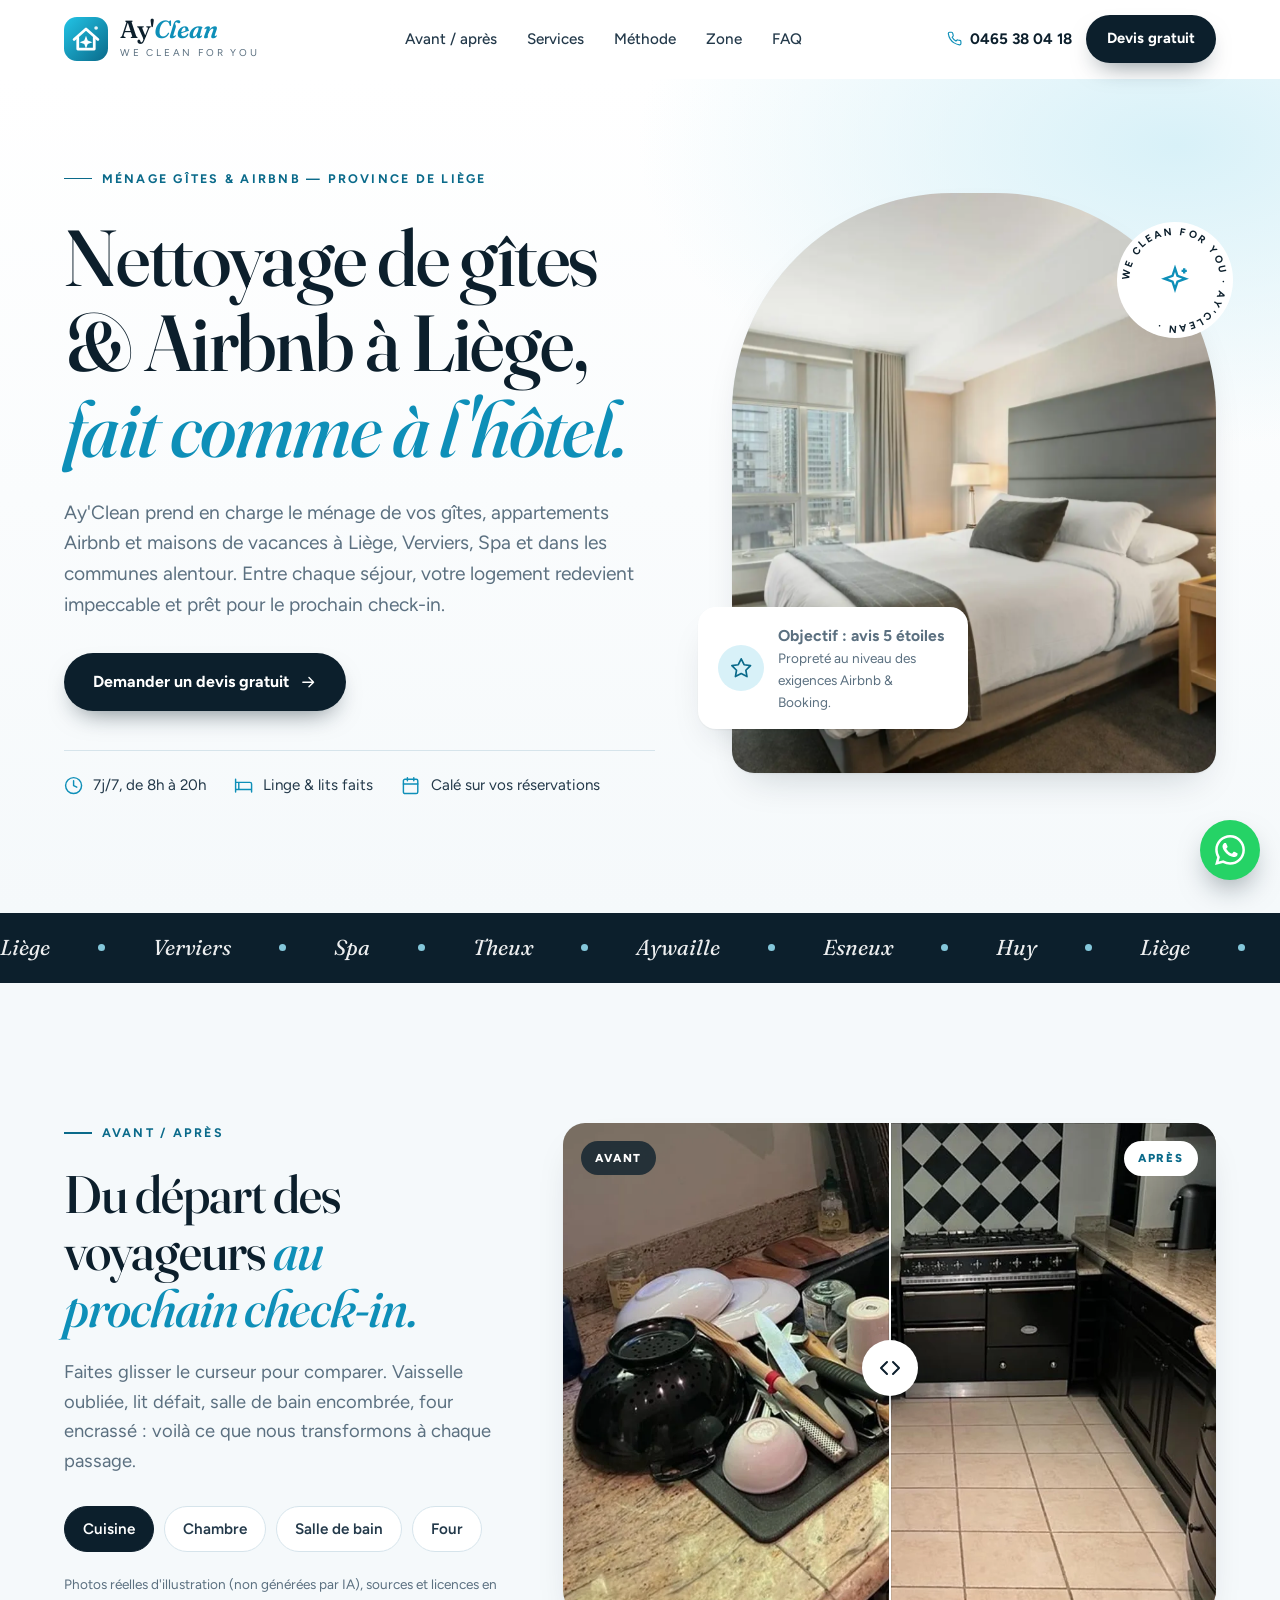
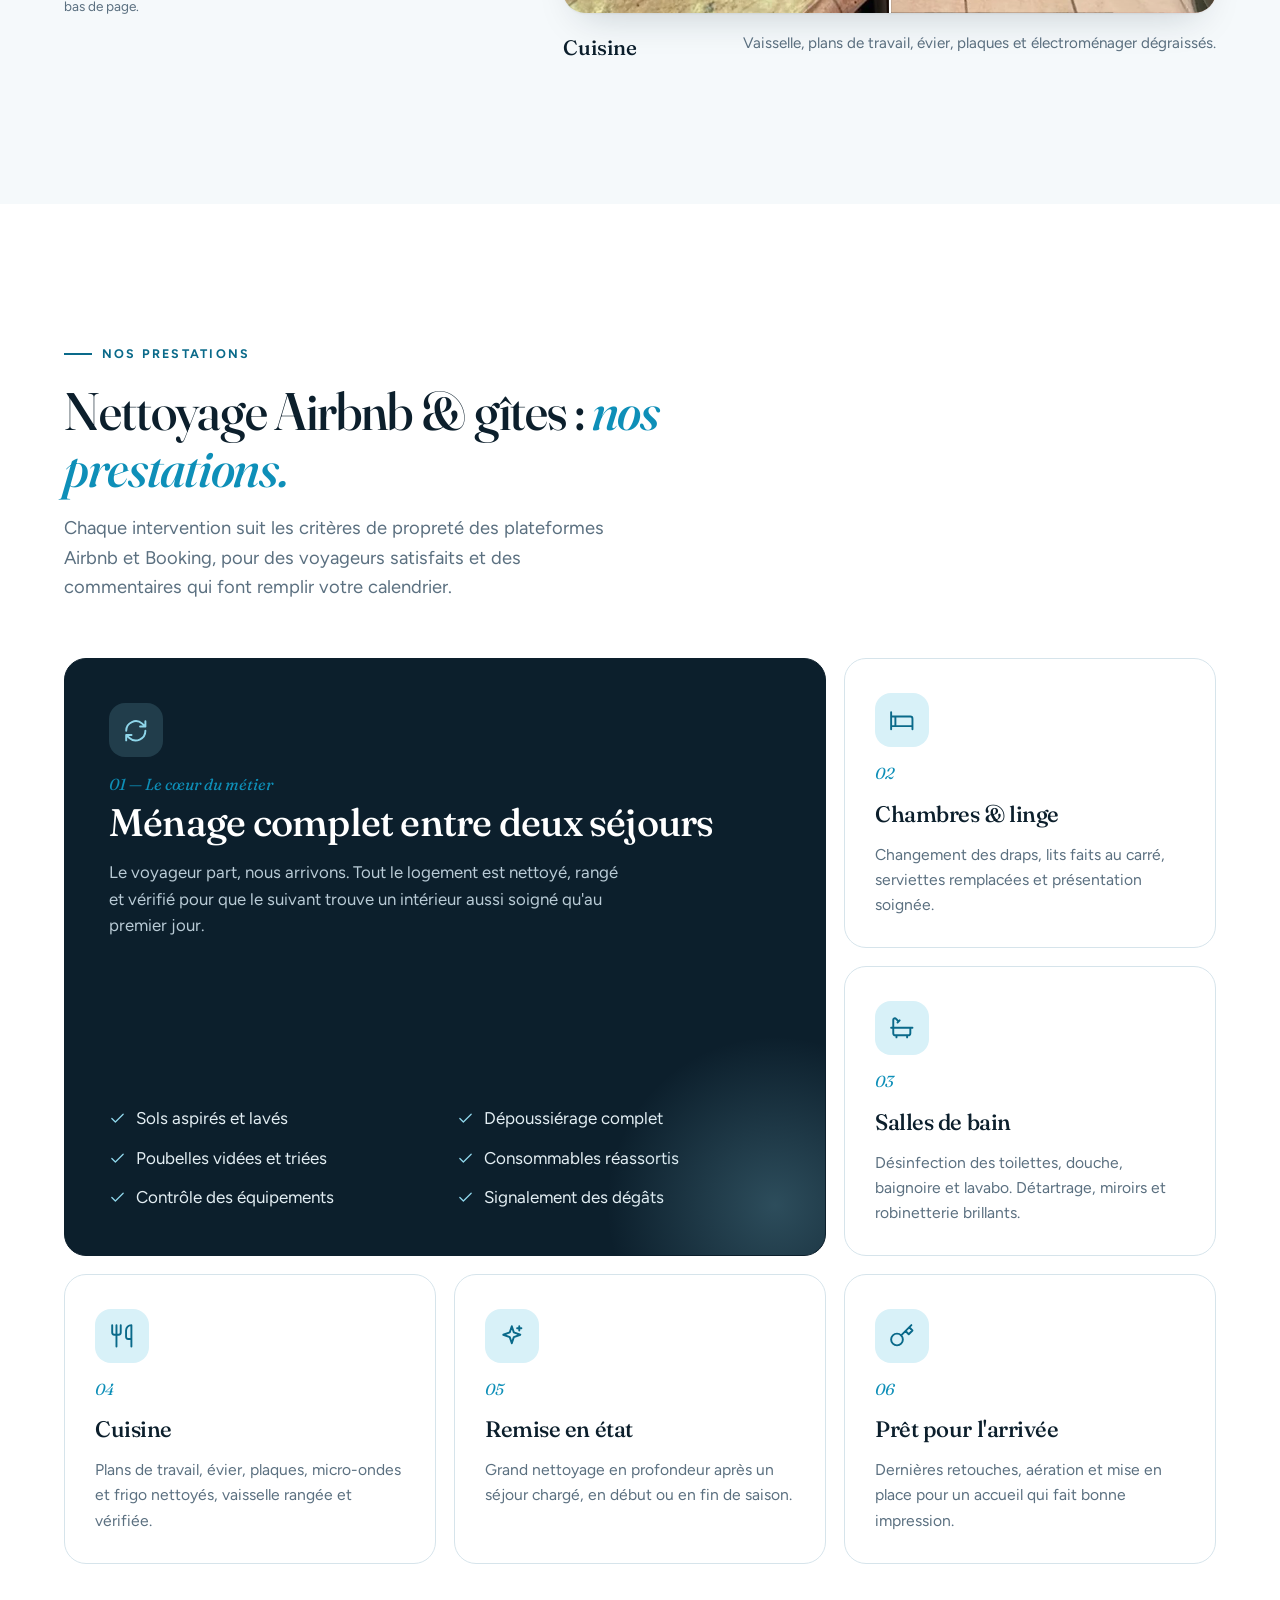
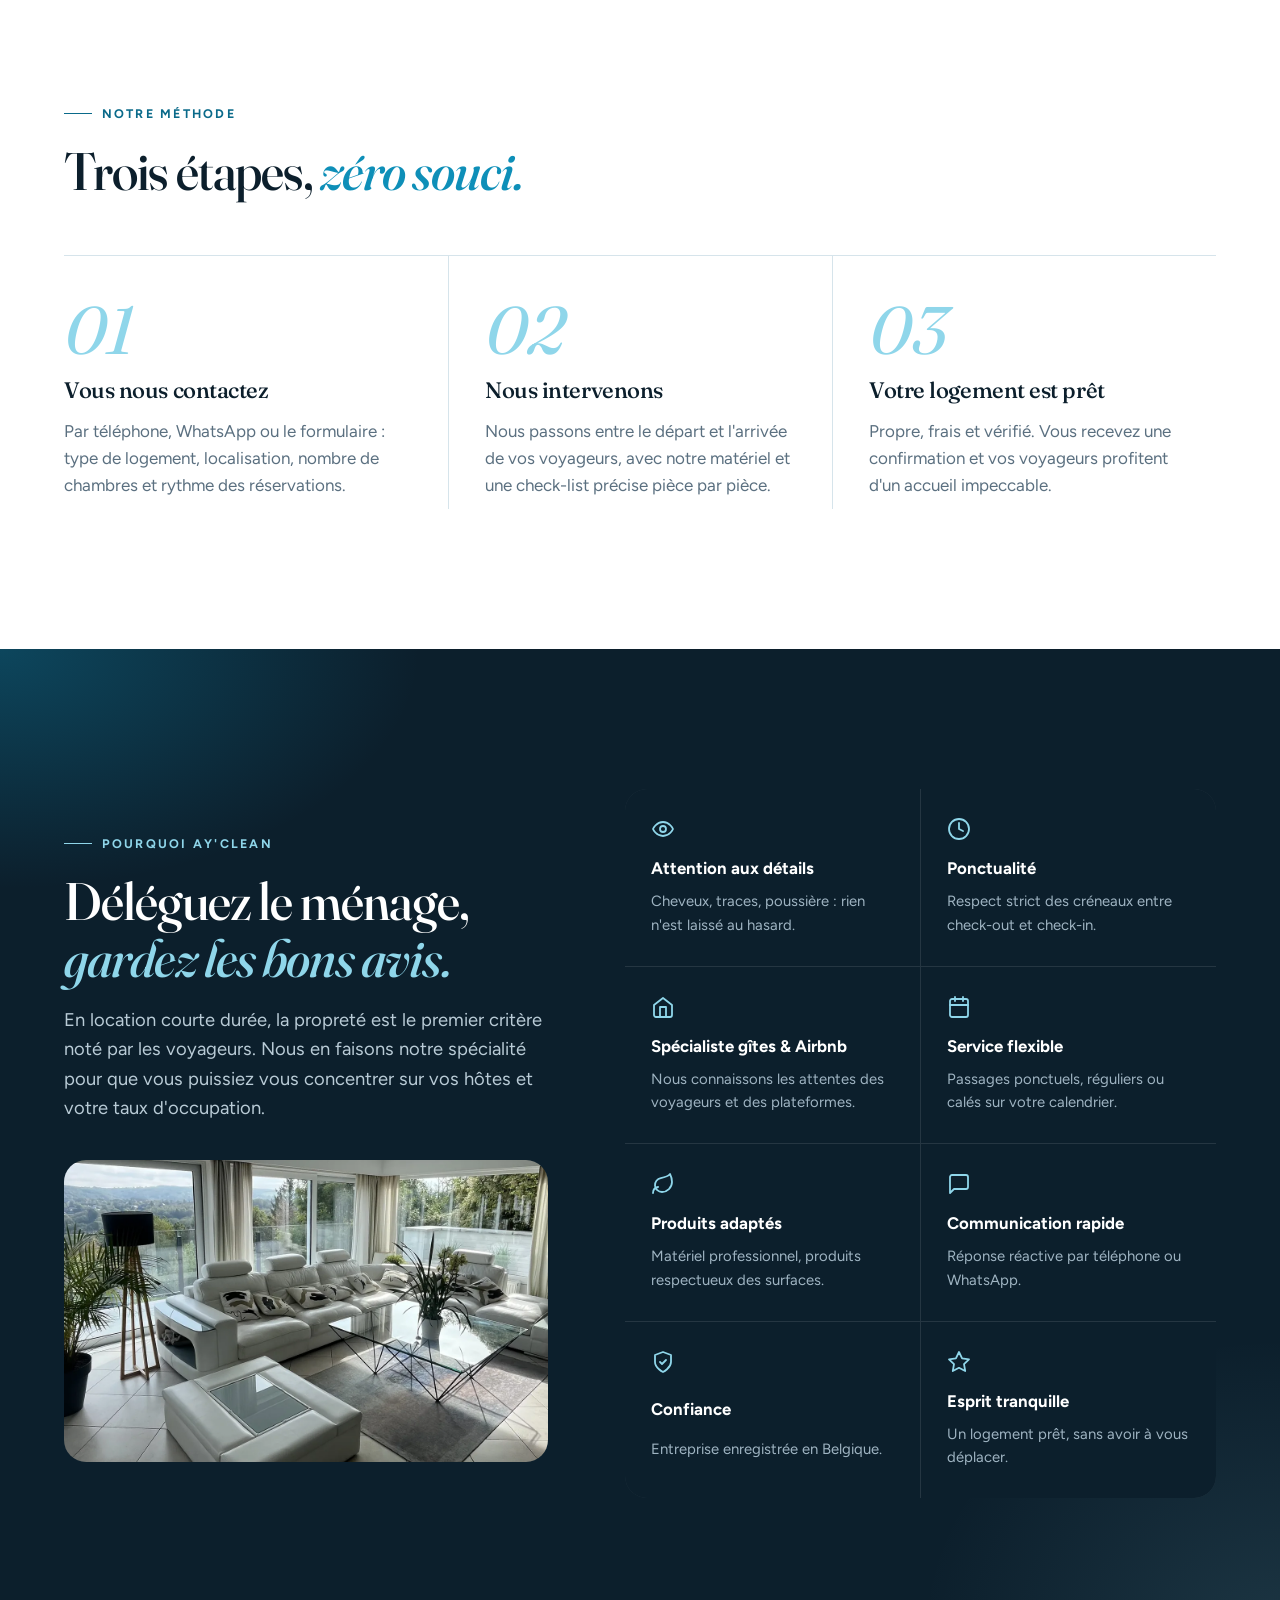
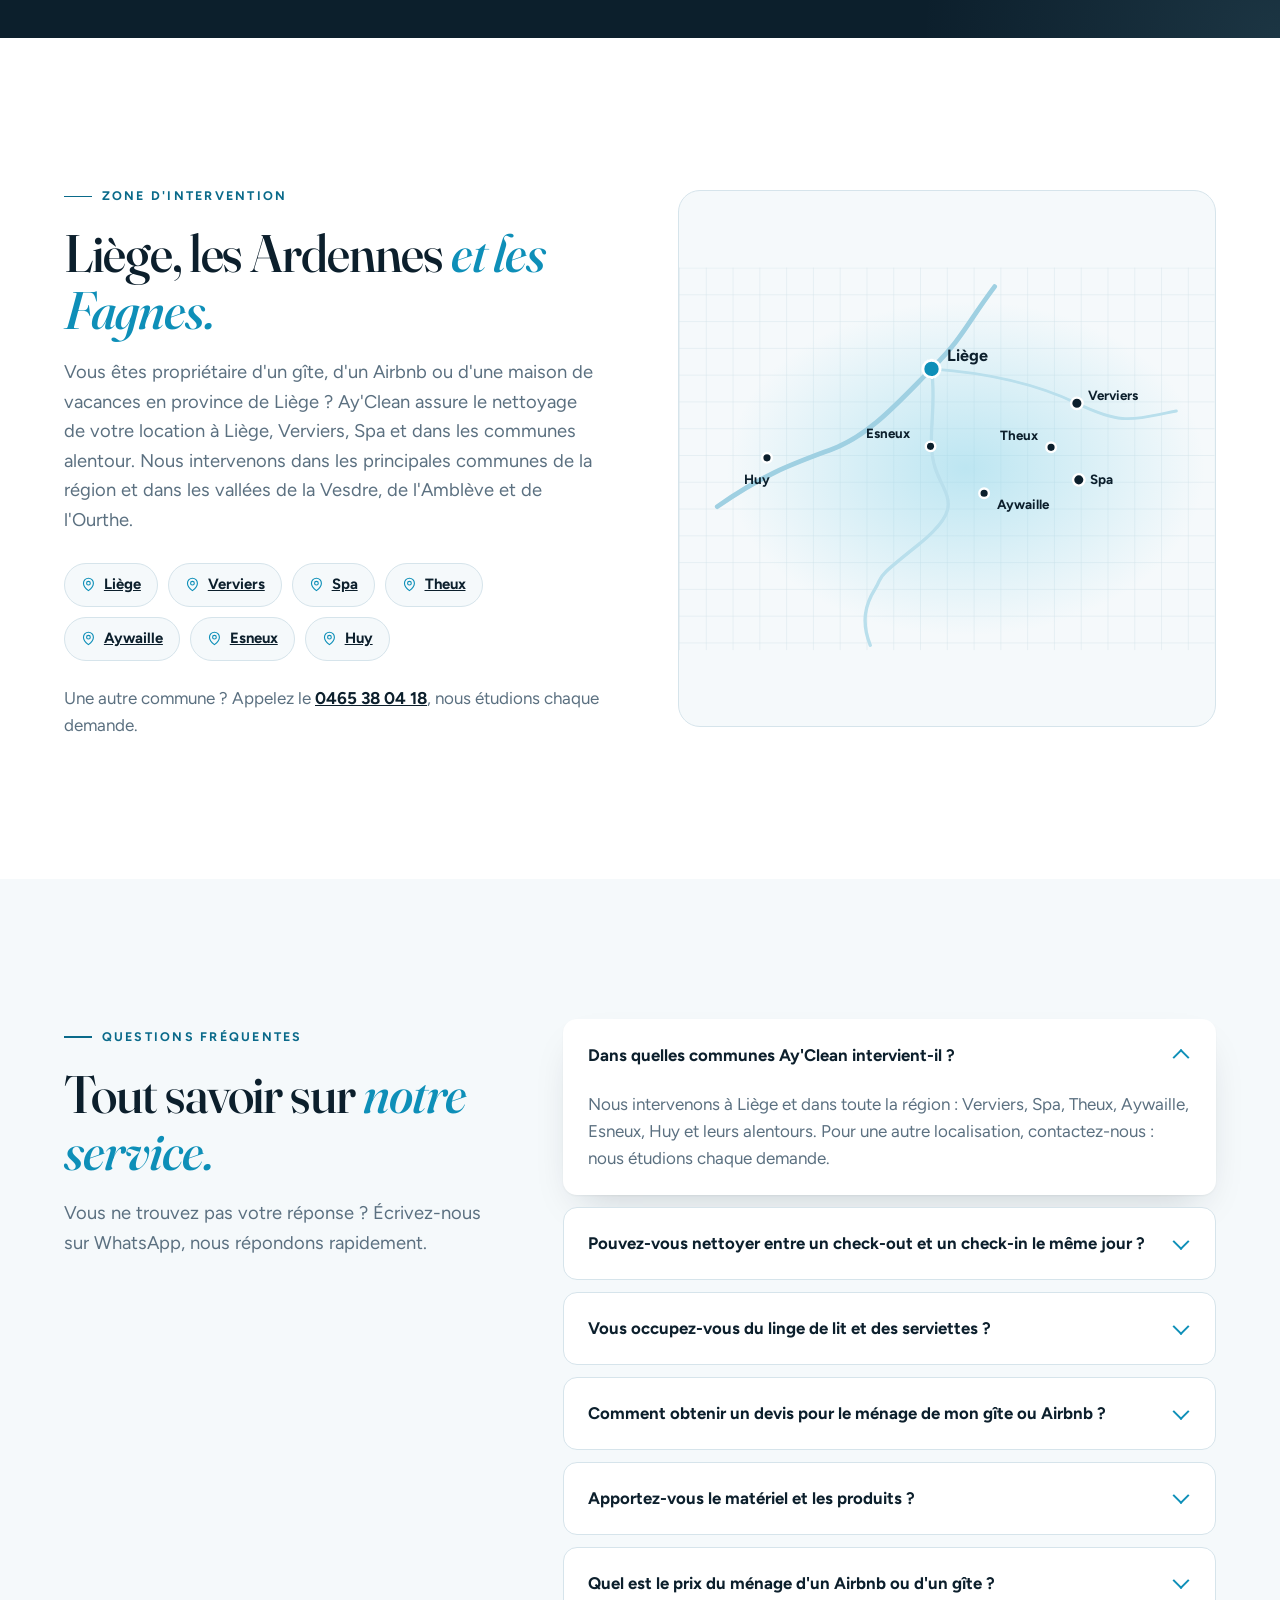
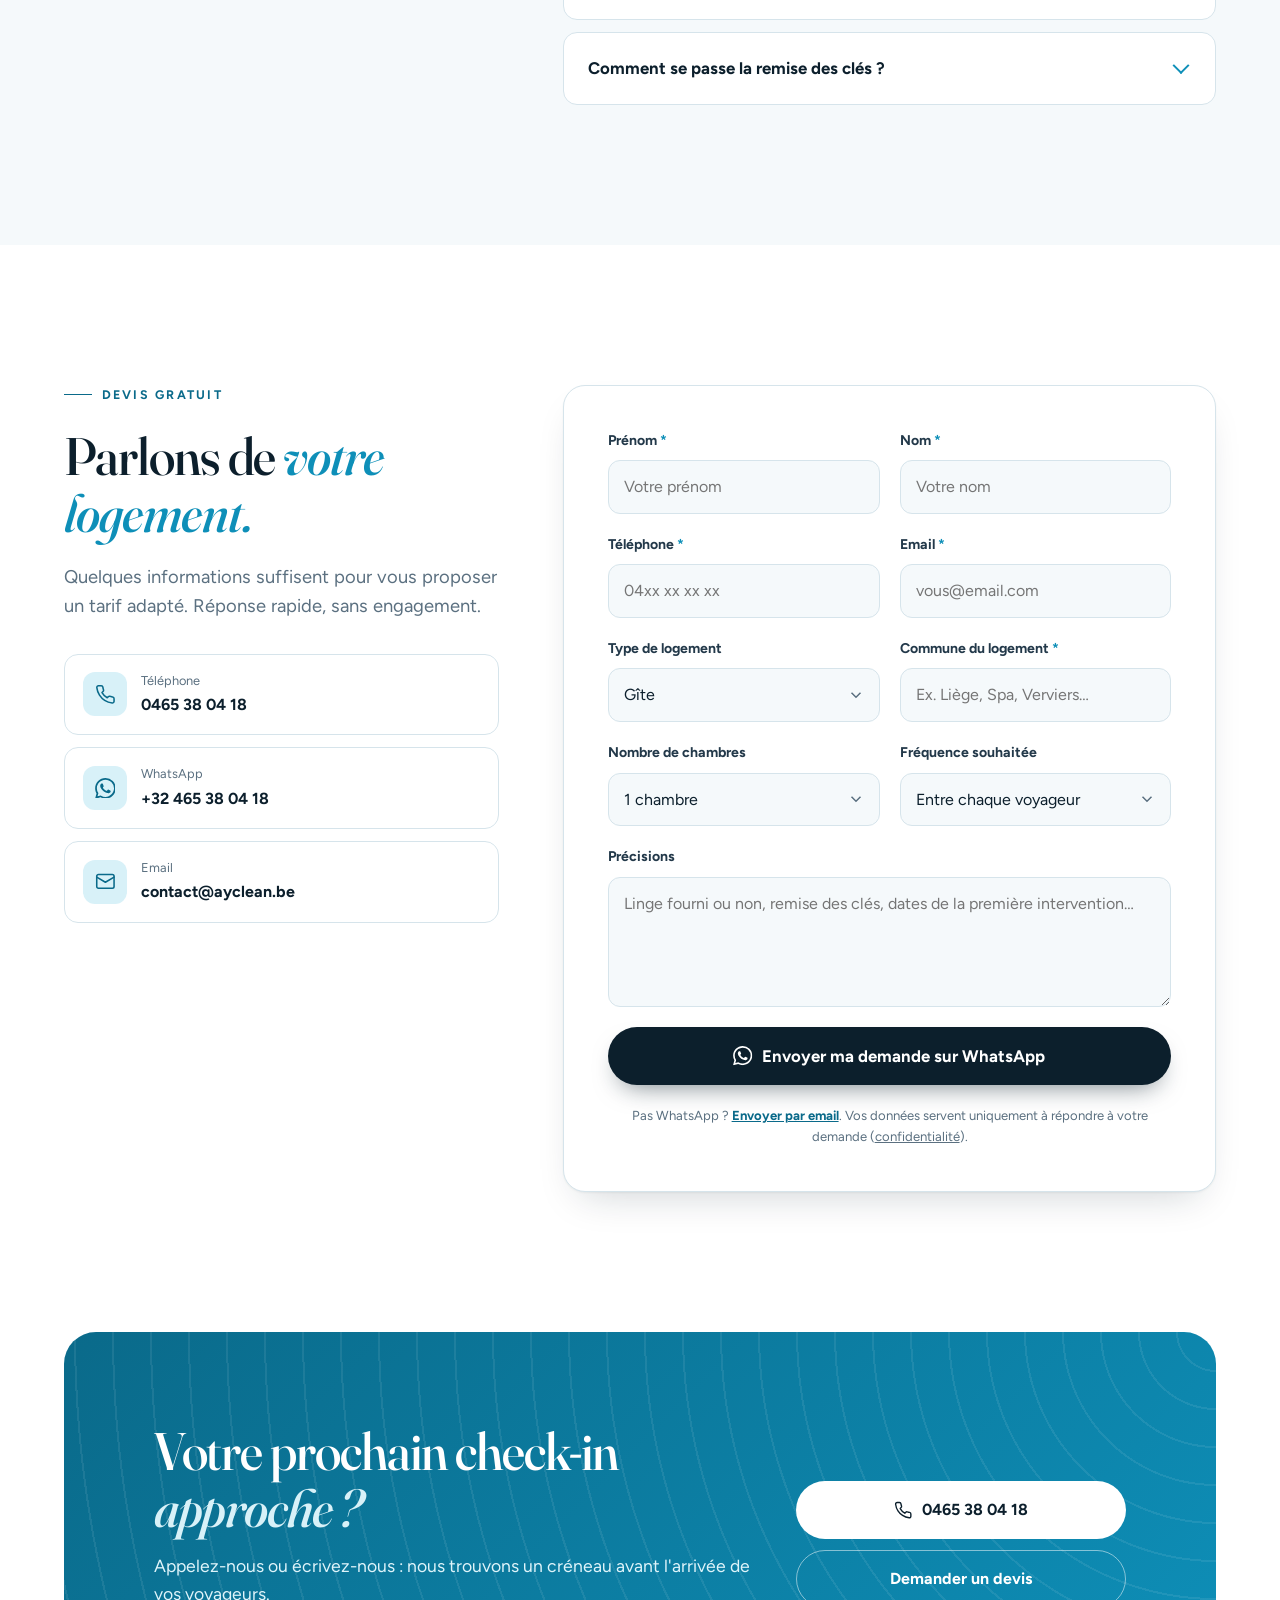
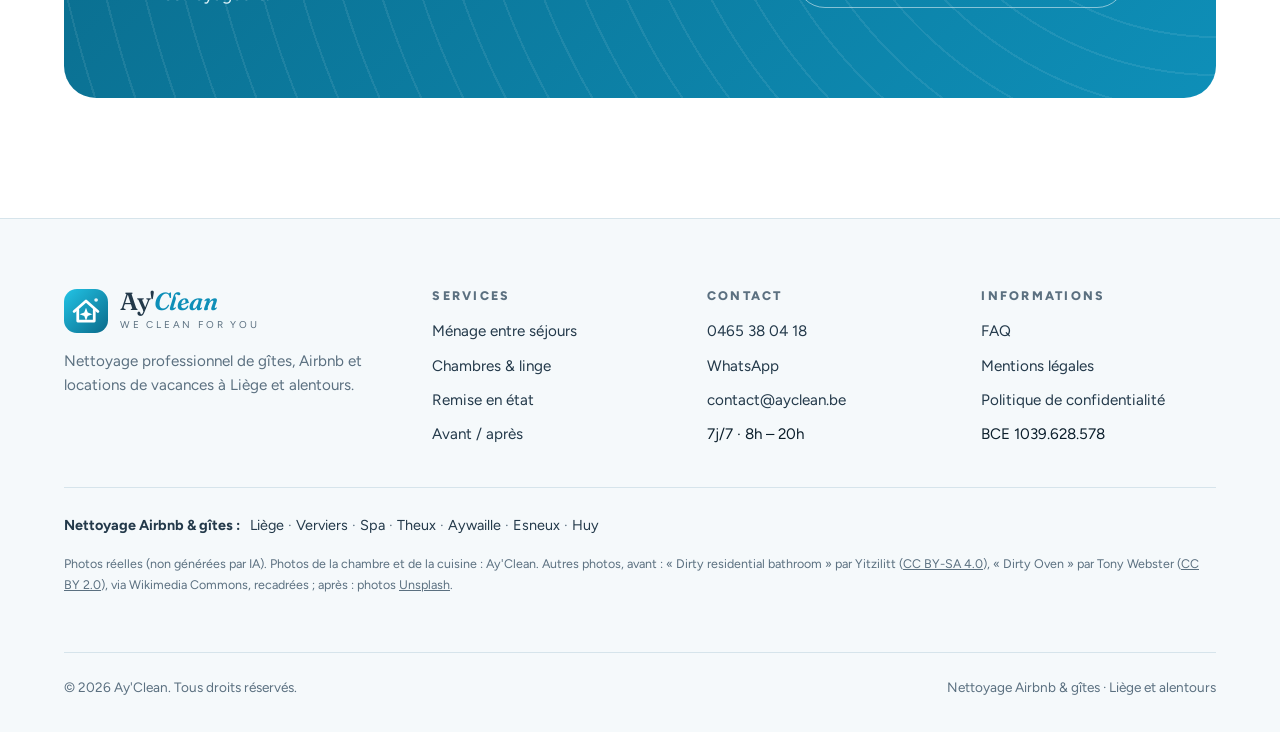
==== commit c7c8febf: "Retire Stavelot, Malmedy et priceRange Co-Authored-By: Claude Sonnet 5.5 <noreply@anthropic.com> Cla" ====
--- a/index.html
+++ b/index.html
@@ -40,7 +40,8 @@
 
 <link rel="preconnect" href="https://fonts.googleapis.com">
 <link rel="preconnect" href="https://fonts.gstatic.com" crossorigin>
-<link rel="stylesheet" href="https://fonts.googleapis.com/css2?family=Figtree:wght@400;500;600;700;800&family=Fraunces:ital,opsz,wght@0,9..144,400;0,9..144,500;0,9..144,600;1,9..144,400;1,9..144,500&display=swap">
+<link rel="preload" as="style" href="https://fonts.googleapis.com/css2?family=Figtree:wght@400;500;600;700;800&family=Fraunces:ital,opsz,wght@0,9..144,400;0,9..144,500;0,9..144,600;1,9..144,400;1,9..144,500&display=swap" onload="this.onload=null;this.rel='stylesheet'">
+<noscript><link rel="stylesheet" href="https://fonts.googleapis.com/css2?family=Figtree:wght@400;500;600;700;800&family=Fraunces:ital,opsz,wght@0,9..144,400;0,9..144,500;0,9..144,600;1,9..144,400;1,9..144,500&display=swap"></noscript>
 <link rel="preload" as="image" href="/images/gite-propre-liege.webp" fetchpriority="high">
 <link rel="stylesheet" href="/styles.css">
 <script>document.documentElement.classList.remove('no-js')</script>
@@ -62,11 +63,10 @@
       "image": "https://www.ayclean.be/images/og-ayclean.jpg",
       "telephone": "+32465380418",
       "email": "contact@ayclean.be",
-      "priceRange": "€€",
       "currenciesAccepted": "EUR",
       "paymentAccepted": "Virement bancaire, Espèces",
       "identifier": {"@type": "PropertyValue", "propertyID": "BCE", "value": "1039.628.578"},
-      "address": {"@type": "PostalAddress", "addressLocality": "Liège", "addressRegion": "Wallonie", "addressCountry": "BE"},
+      "address": {"@type": "PostalAddress", "addressLocality": "Liège", "postalCode": "4000", "addressRegion": "Wallonie", "addressCountry": "BE"},
       "geo": {"@type": "GeoCoordinates", "latitude": 50.6326, "longitude": 5.5797},
       "areaServed": [
         {"@type": "City", "name": "Liège"},
@@ -75,8 +75,6 @@
         {"@type": "City", "name": "Theux"},
         {"@type": "City", "name": "Aywaille"},
         {"@type": "City", "name": "Esneux"},
-        {"@type": "City", "name": "Stavelot"},
-        {"@type": "City", "name": "Malmedy"},
         {"@type": "City", "name": "Huy"},
         {"@type": "AdministrativeArea", "name": "Province de Liège"}
       ],
@@ -112,7 +110,7 @@
       "@type": "FAQPage",
       "@id": "https://www.ayclean.be/#faq",
       "mainEntity": [
-        {"@type": "Question", "name": "Dans quelles communes Ay'Clean intervient-il ?", "acceptedAnswer": {"@type": "Answer", "text": "Nous intervenons à Liège et dans toute la région : Verviers, Spa, Theux, Aywaille, Esneux, Huy, Stavelot, Malmedy et leurs alentours. Pour une autre localisation, contactez-nous : nous étudions chaque demande."}},
+        {"@type": "Question", "name": "Dans quelles communes Ay'Clean intervient-il ?", "acceptedAnswer": {"@type": "Answer", "text": "Nous intervenons à Liège et dans toute la région : Verviers, Spa, Theux, Aywaille, Esneux, Huy et leurs alentours. Pour une autre localisation, contactez-nous : nous étudions chaque demande."}},
         {"@type": "Question", "name": "Pouvez-vous nettoyer entre un check-out et un check-in le même jour ?", "acceptedAnswer": {"@type": "Answer", "text": "Oui. Nous organisons nos passages selon votre calendrier de réservations pour que le logement soit prêt dans la fenêtre entre le départ et l'arrivée des voyageurs."}},
         {"@type": "Question", "name": "Vous occupez-vous du linge de lit et des serviettes ?", "acceptedAnswer": {"@type": "Answer", "text": "Oui, nous changeons les draps, faisons les lits et remplaçons les serviettes. La gestion du linge (lavage ou rotation) se définit avec vous lors du devis."}},
         {"@type": "Question", "name": "Comment obtenir un devis pour le ménage de mon gîte ou Airbnb ?", "acceptedAnswer": {"@type": "Answer", "text": "Remplissez le formulaire de devis ci-dessous, envoyez-nous un message WhatsApp ou appelez le 0465 38 04 18. Le devis est gratuit et adapté à la taille et à la fréquence de nettoyage de votre logement."}},
@@ -231,8 +229,8 @@
 <!-- BANDEAU VILLES -->
 <div class="ticker" aria-hidden="true">
   <div class="ticker-track">
-    <span>Liège</span><span>Verviers</span><span>Spa</span><span>Theux</span><span>Aywaille</span><span>Esneux</span><span>Stavelot</span><span>Malmedy</span><span>Huy</span>
-    <span>Liège</span><span>Verviers</span><span>Spa</span><span>Theux</span><span>Aywaille</span><span>Esneux</span><span>Stavelot</span><span>Malmedy</span><span>Huy</span>
+    <span>Liège</span><span>Verviers</span><span>Spa</span><span>Theux</span><span>Aywaille</span><span>Esneux</span><span>Huy</span>
+    <span>Liège</span><span>Verviers</span><span>Spa</span><span>Theux</span><span>Aywaille</span><span>Esneux</span><span>Huy</span>
   </div>
 </div>
 
@@ -453,8 +451,6 @@
           <circle cx="389" cy="188" r="5" fill="#0c1f2c" stroke="#fff" stroke-width="2.5"/><text x="336" y="180">Theux</text>
           <circle cx="319" cy="236" r="5" fill="#0c1f2c" stroke="#fff" stroke-width="2.5"/><text x="332" y="252">Aywaille</text>
           <circle cx="263" cy="187" r="5" fill="#0c1f2c" stroke="#fff" stroke-width="2.5"/><text x="196" y="178">Esneux</text>
-          <circle cx="452" cy="302" r="5" fill="#0c1f2c" stroke="#fff" stroke-width="2.5"/><text x="400" y="326">Stavelot</text>
-          <circle cx="503" cy="276" r="5" fill="#0c1f2c" stroke="#fff" stroke-width="2.5"/><text x="470" y="262">Malmedy</text>
           <circle cx="92" cy="199" r="5" fill="#0c1f2c" stroke="#fff" stroke-width="2.5"/><text x="68" y="226">Huy</text>
         </g>
       </svg>
@@ -473,7 +469,7 @@
     <div class="faq-list reveal">
       <details open>
         <summary>Dans quelles communes Ay'Clean intervient-il ?</summary>
-        <p>Nous intervenons à Liège et dans toute la région : Verviers, Spa, Theux, Aywaille, Esneux, Huy, Stavelot, Malmedy et leurs alentours. Pour une autre localisation, contactez-nous : nous étudions chaque demande.</p>
+        <p>Nous intervenons à Liège et dans toute la région : Verviers, Spa, Theux, Aywaille, Esneux, Huy et leurs alentours. Pour une autre localisation, contactez-nous : nous étudions chaque demande.</p>
       </details>
       <details>
         <summary>Pouvez-vous nettoyer entre un check-out et un check-in le même jour ?</summary>
@@ -530,7 +526,7 @@
         <div class="field"><label for="type-logement">Type de logement</label>
           <select class="input" id="type-logement" name="type"><option>Gîte</option><option>Appartement Airbnb</option><option>Maison de vacances</option><option>Chambre d'hôtes</option><option>Autre location touristique</option></select></div>
         <div class="field"><label for="localisation">Commune du logement <abbr title="obligatoire">*</abbr></label><input class="input" id="localisation" name="localisation" required placeholder="Ex. Liège, Spa, Verviers…" list="communes"><span class="err">Indiquez la commune.</span>
-          <datalist id="communes"><option value="Liège"><option value="Verviers"><option value="Spa"><option value="Theux"><option value="Aywaille"><option value="Esneux"><option value="Stavelot"><option value="Malmedy"><option value="Huy"></datalist></div>
+          <datalist id="communes"><option value="Liège"><option value="Verviers"><option value="Spa"><option value="Theux"><option value="Aywaille"><option value="Esneux"><option value="Huy"></datalist></div>
       </div>
       <div class="form-row">
         <div class="field"><label for="chambres">Nombre de chambres</label>
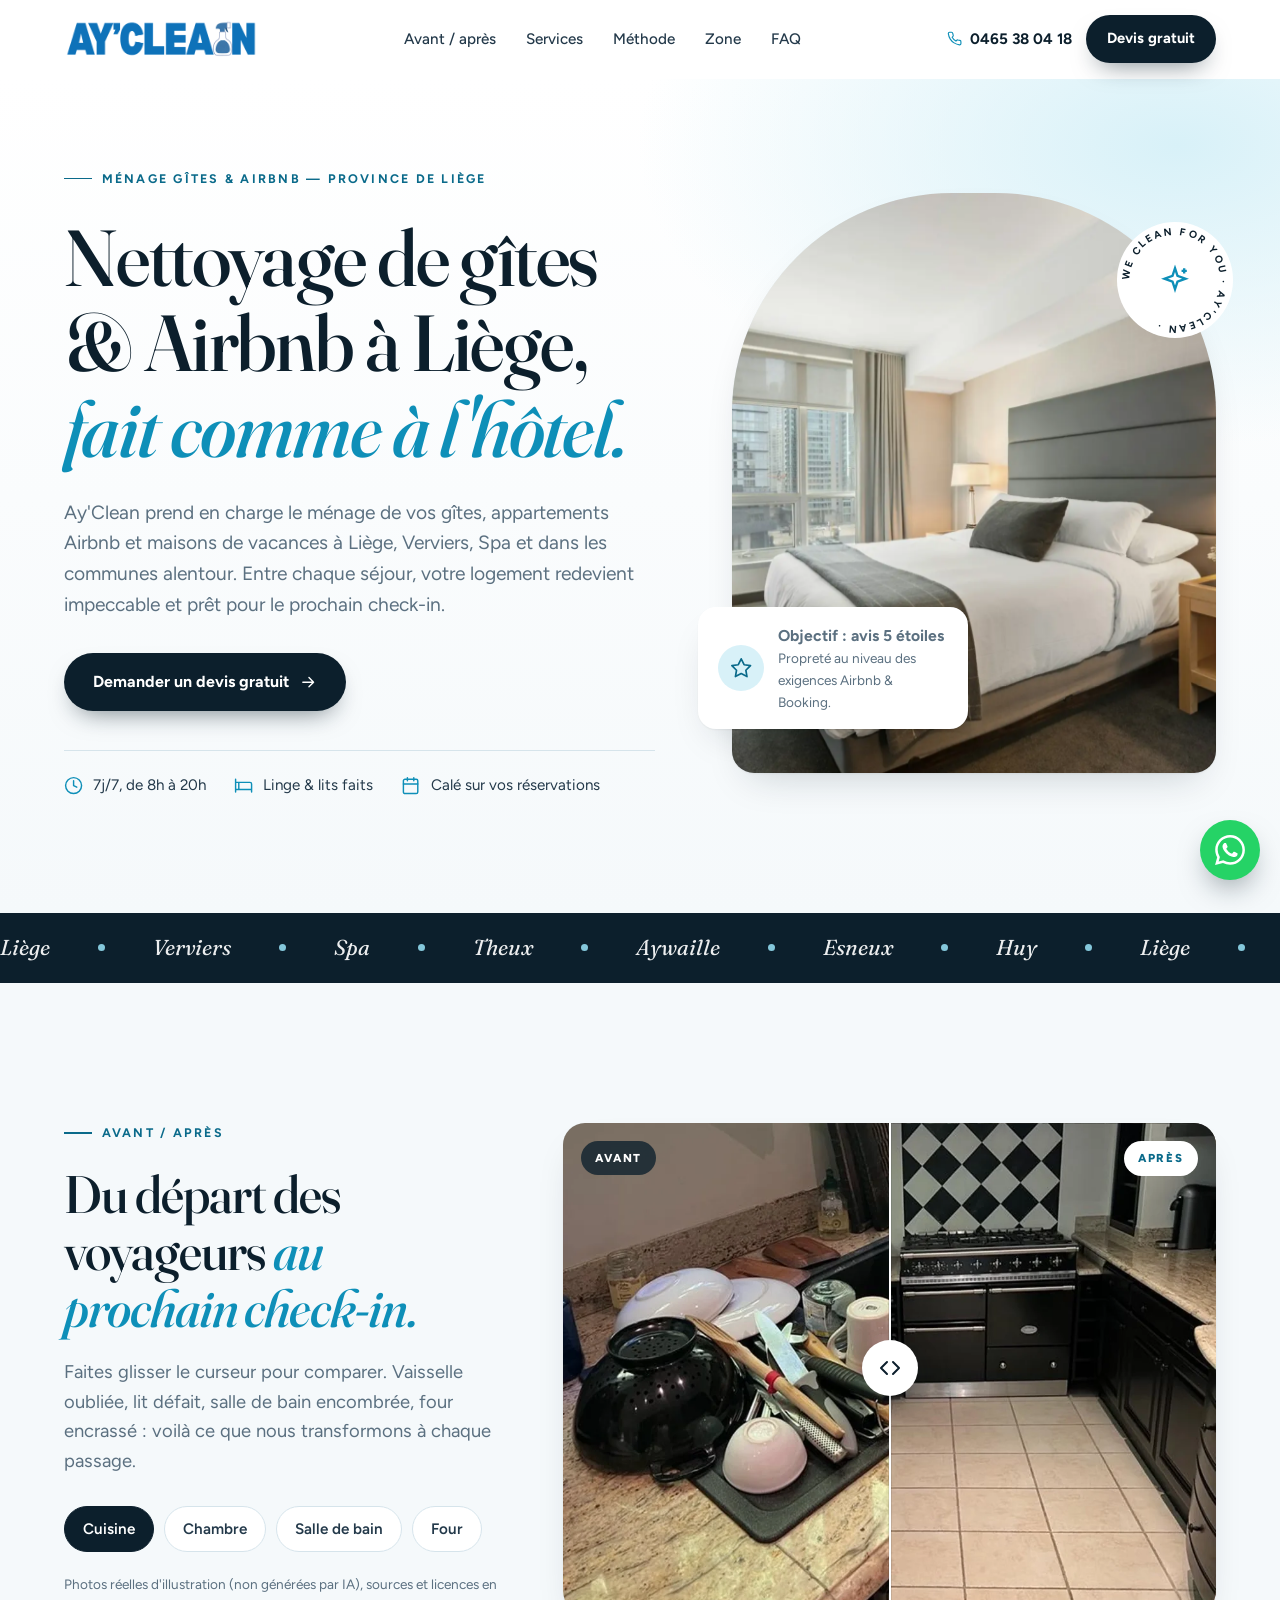
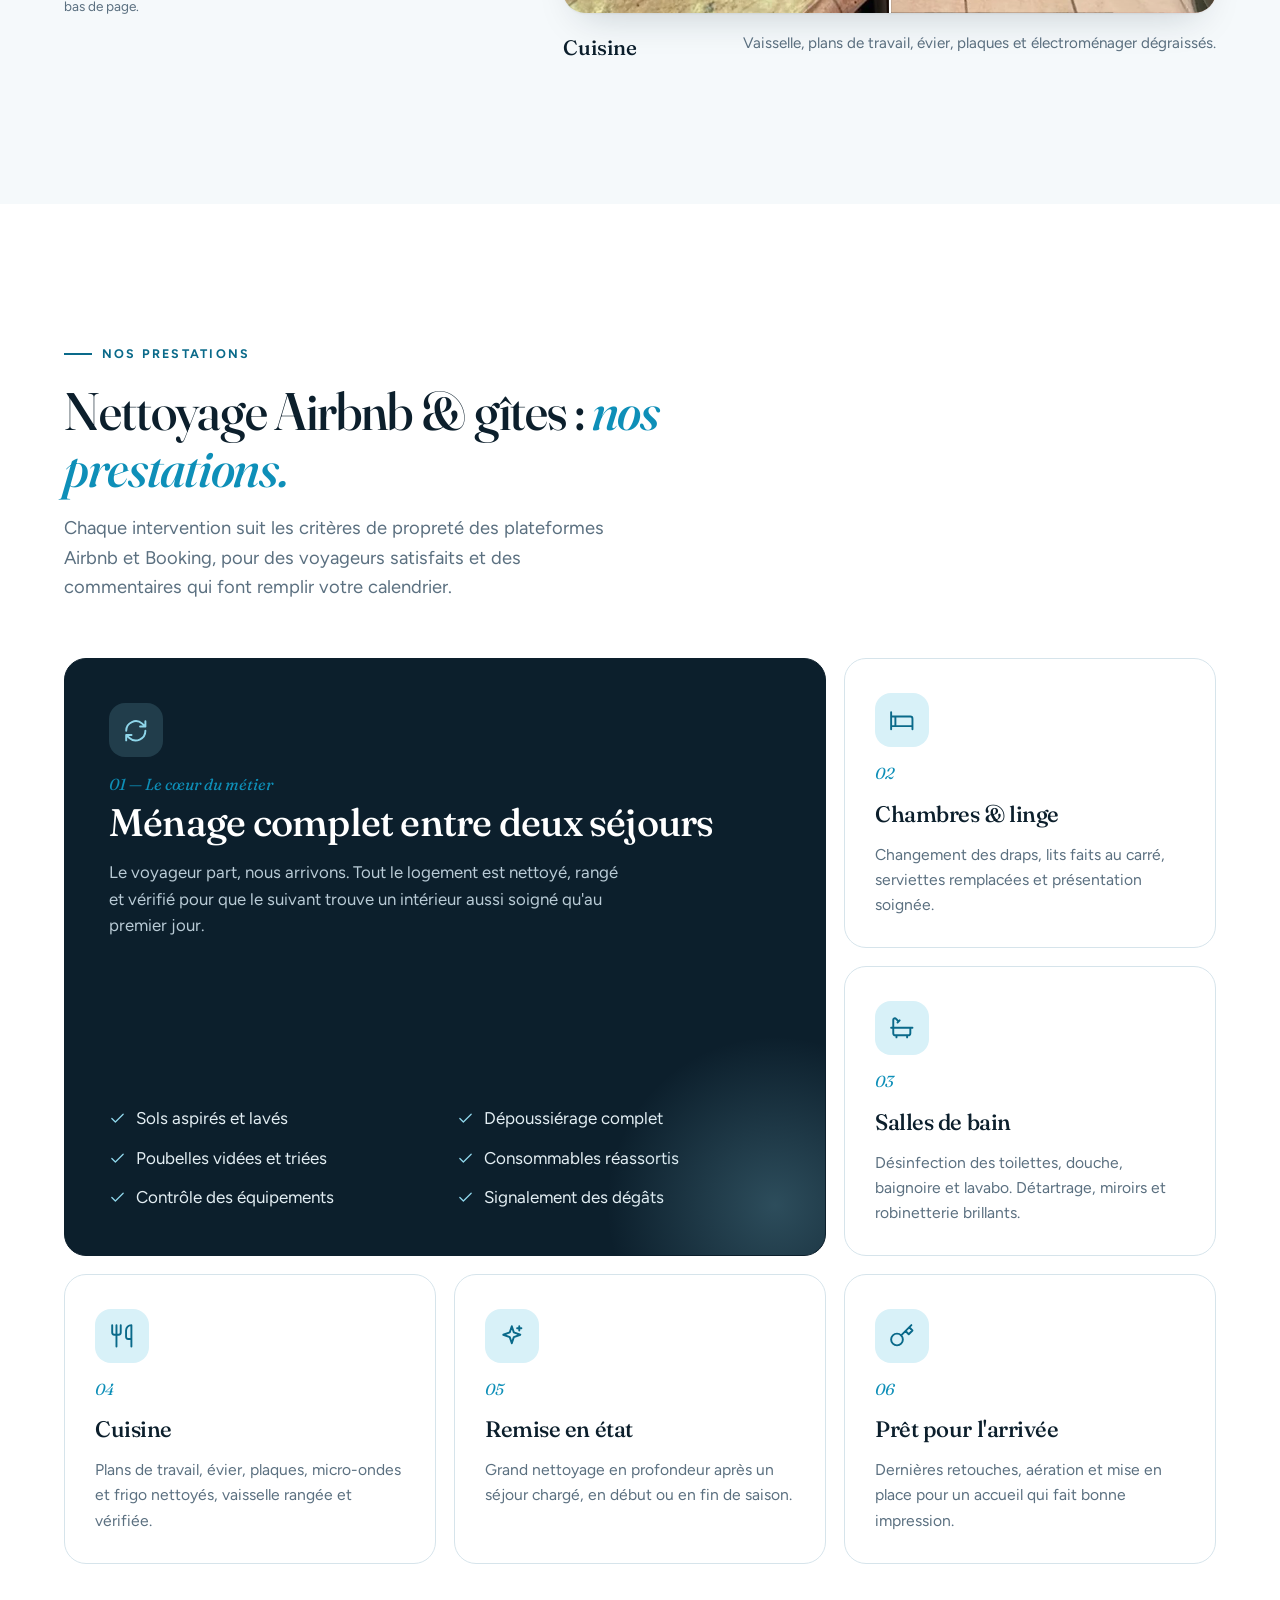
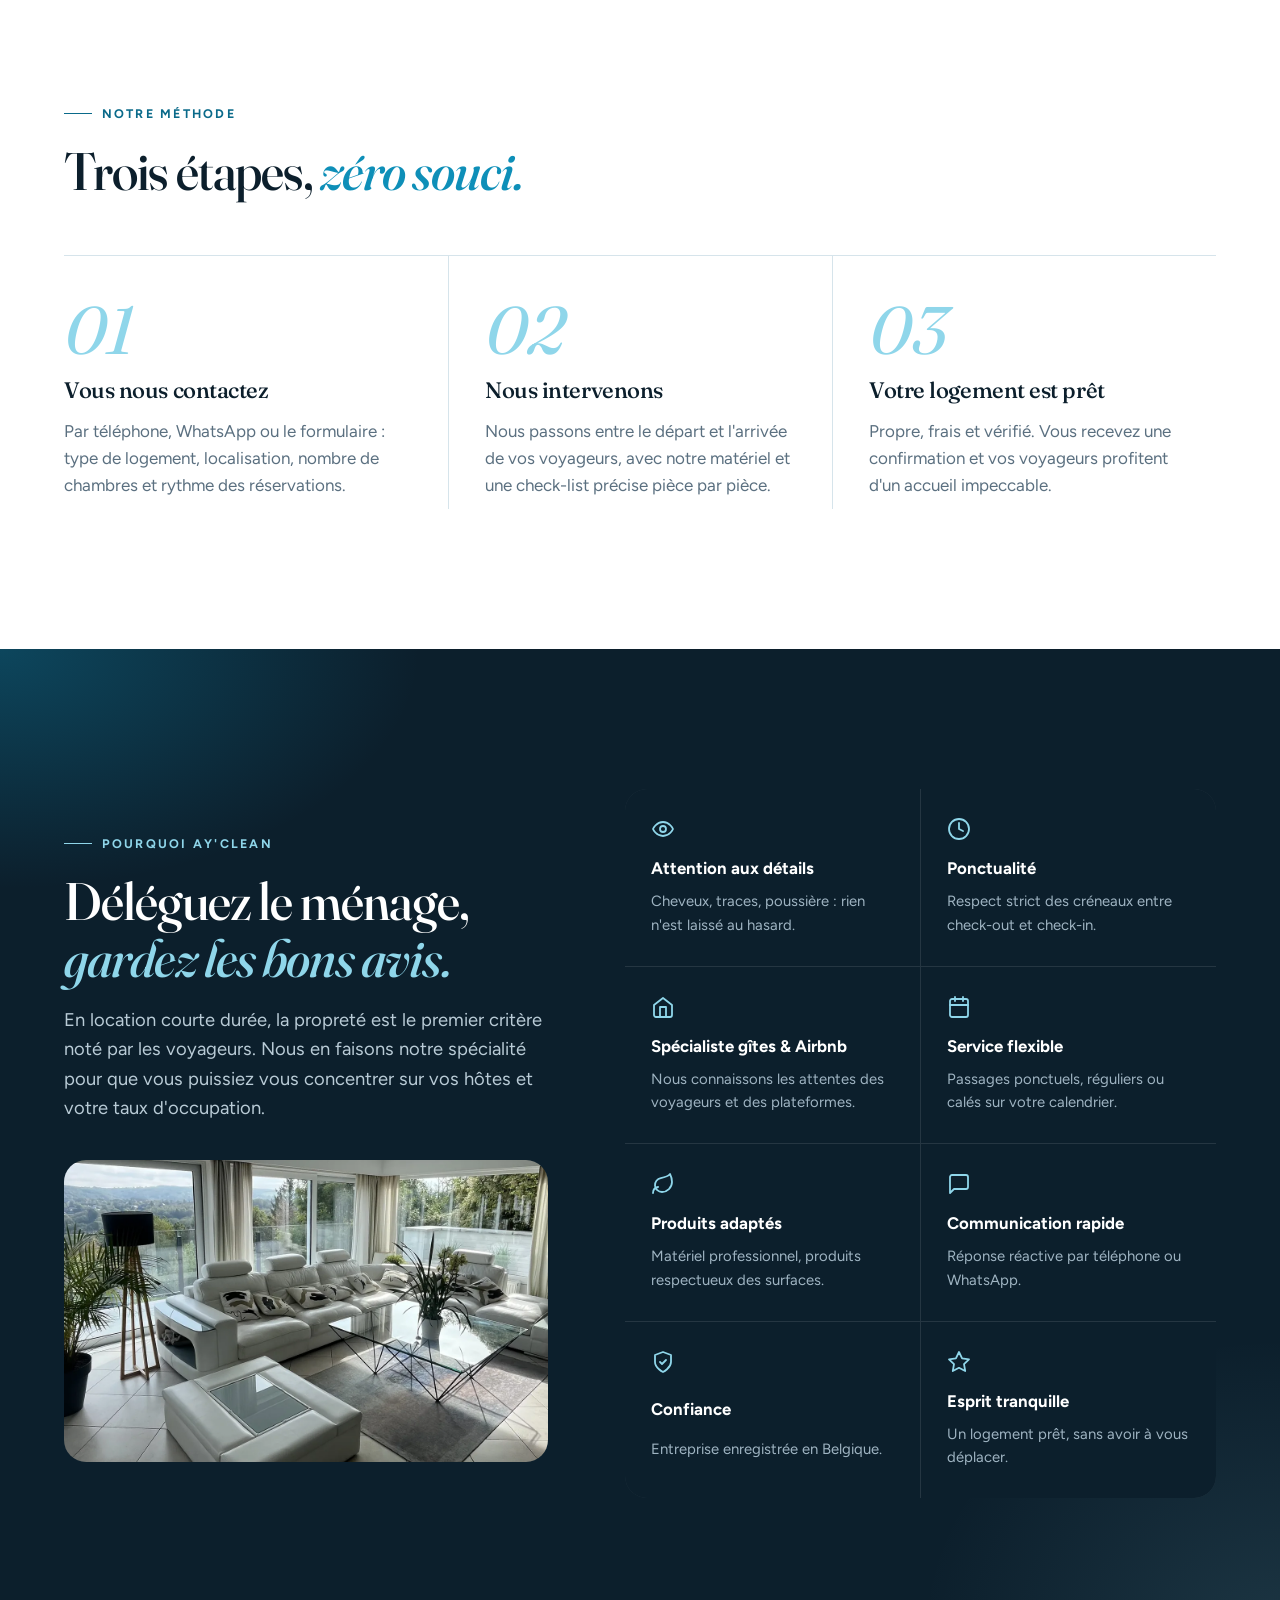
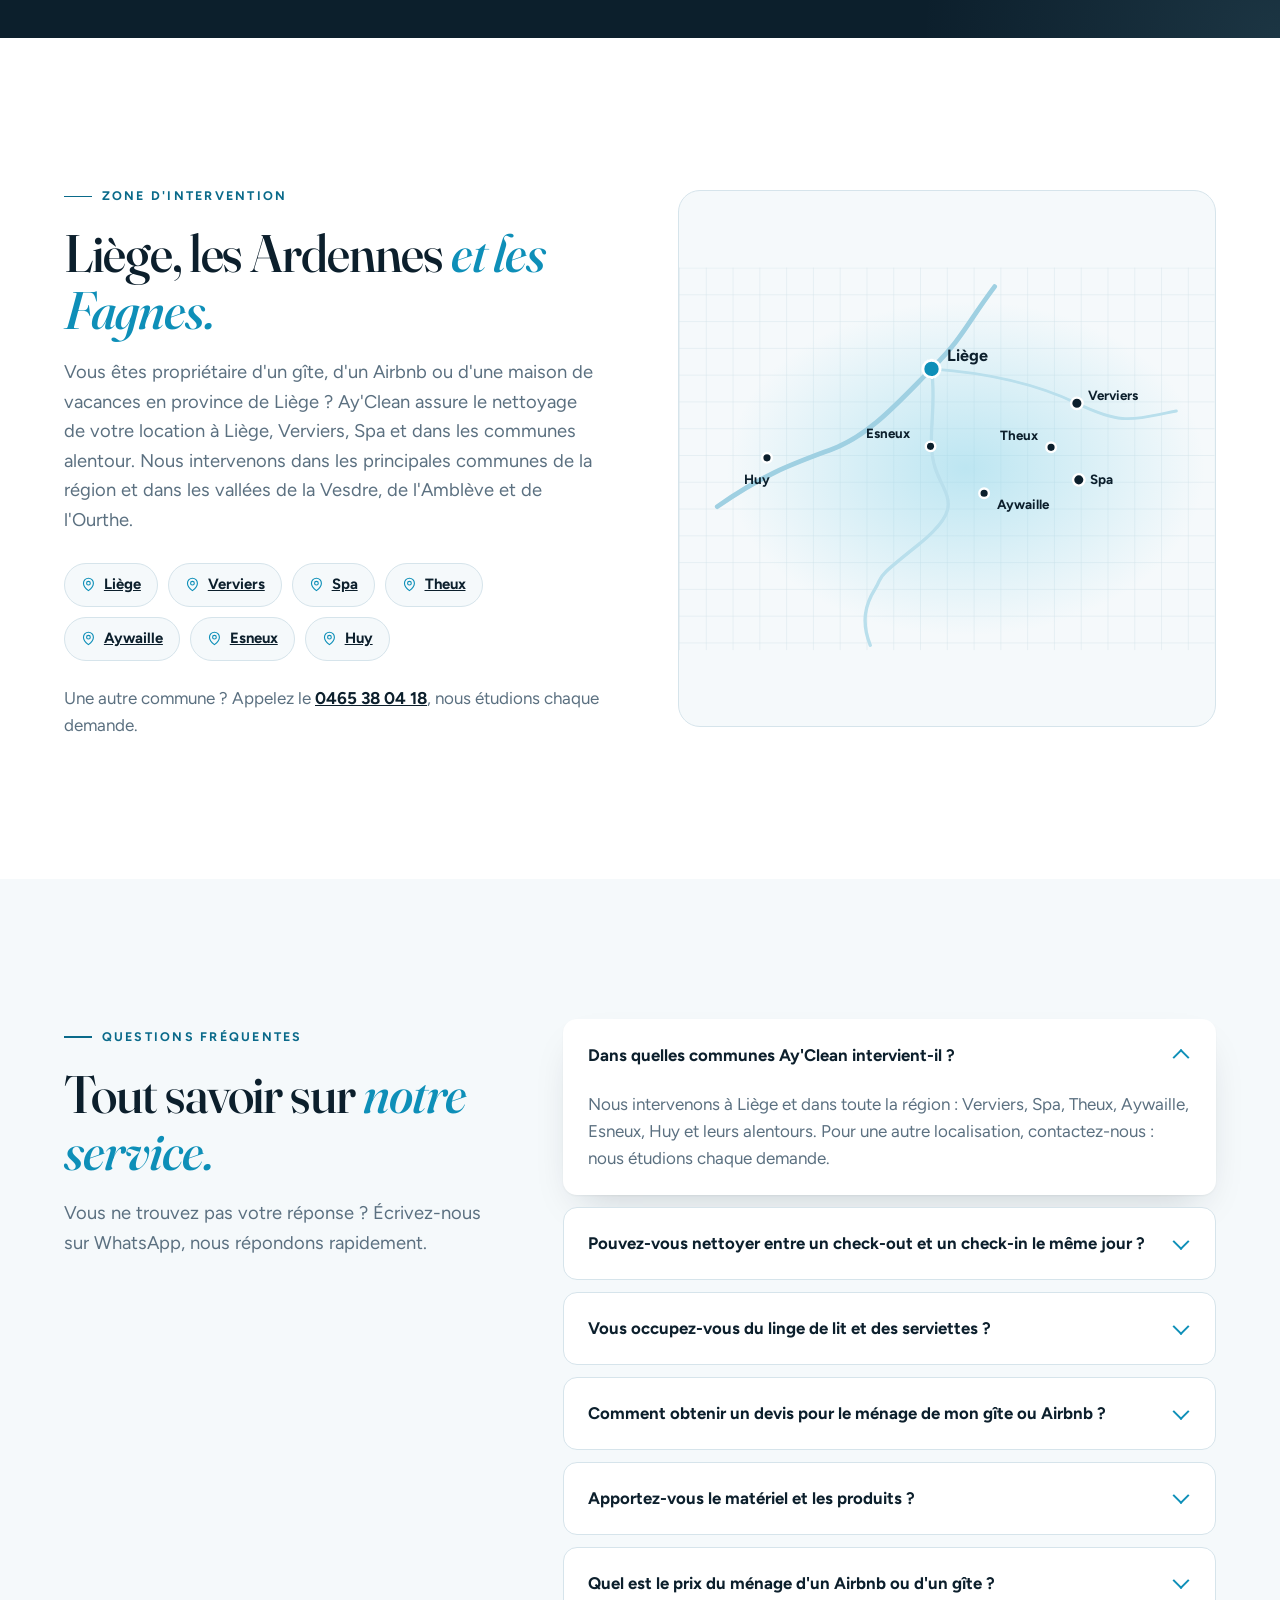
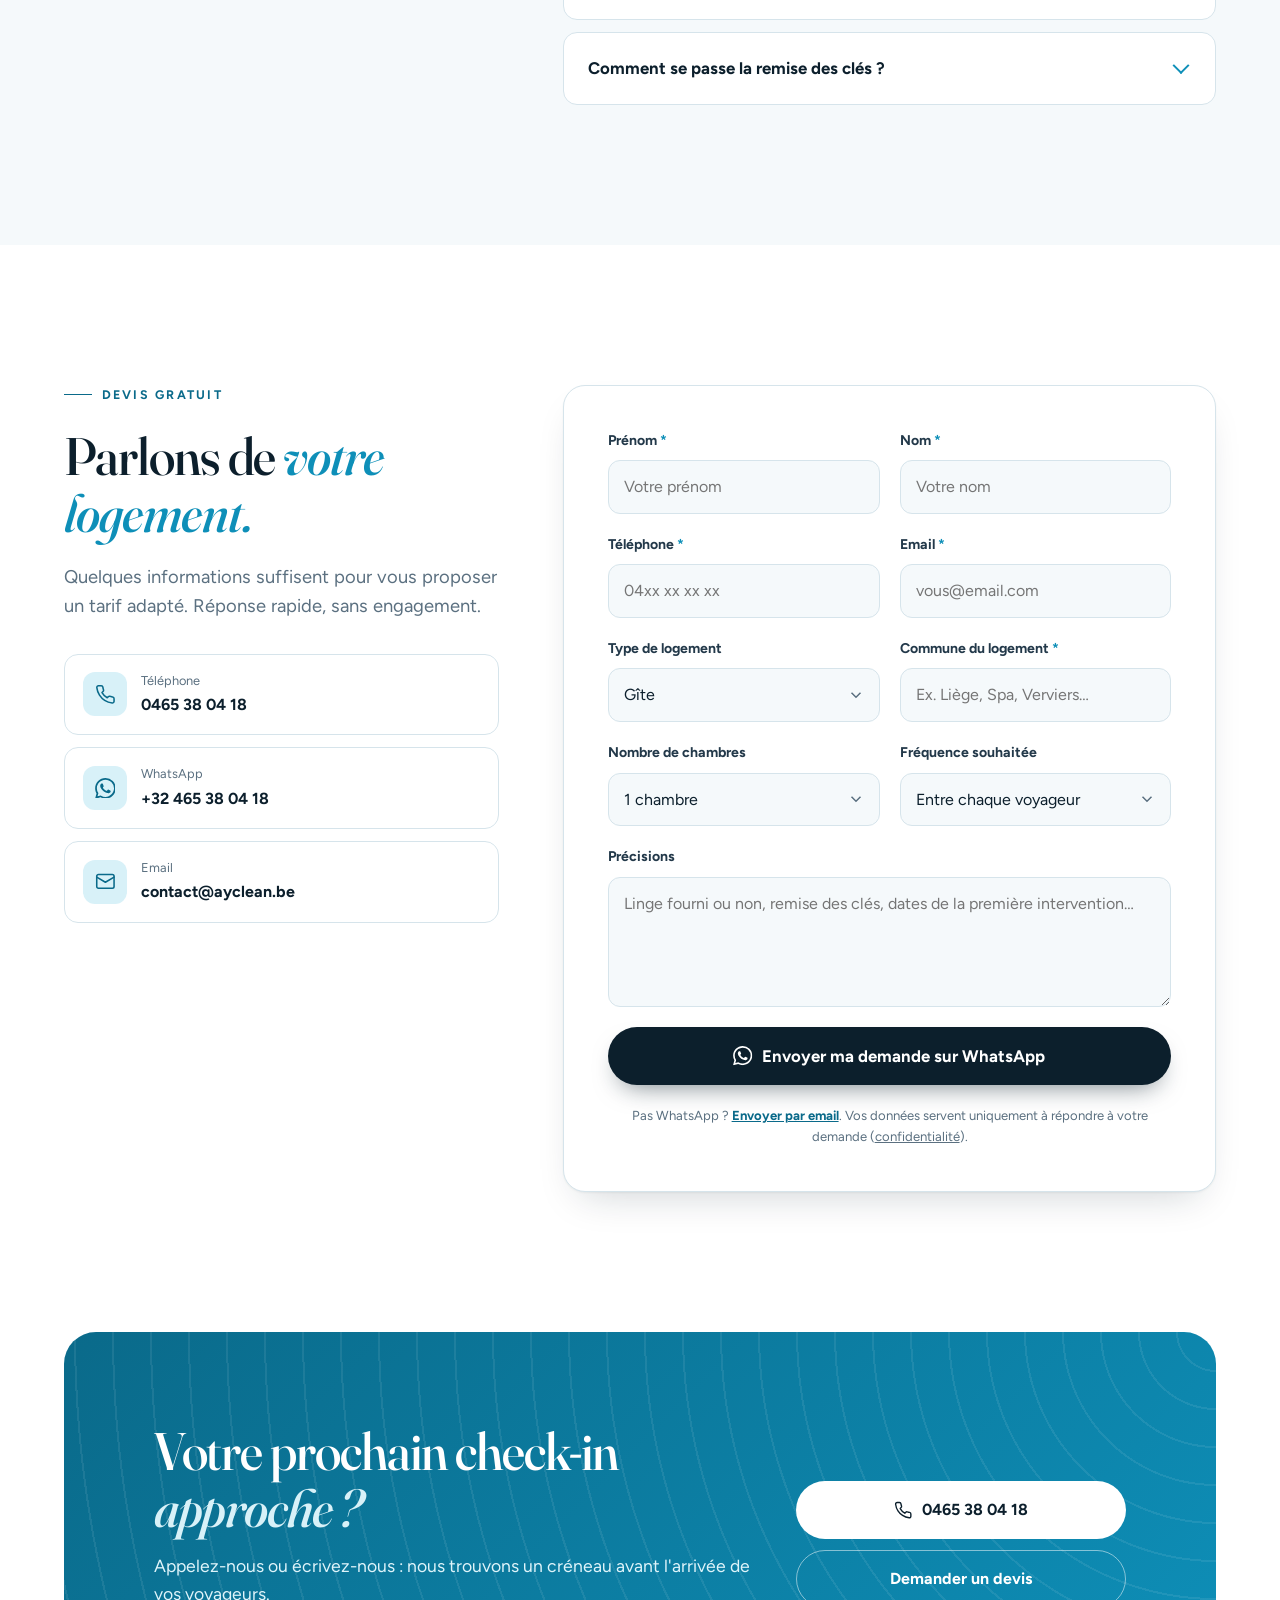
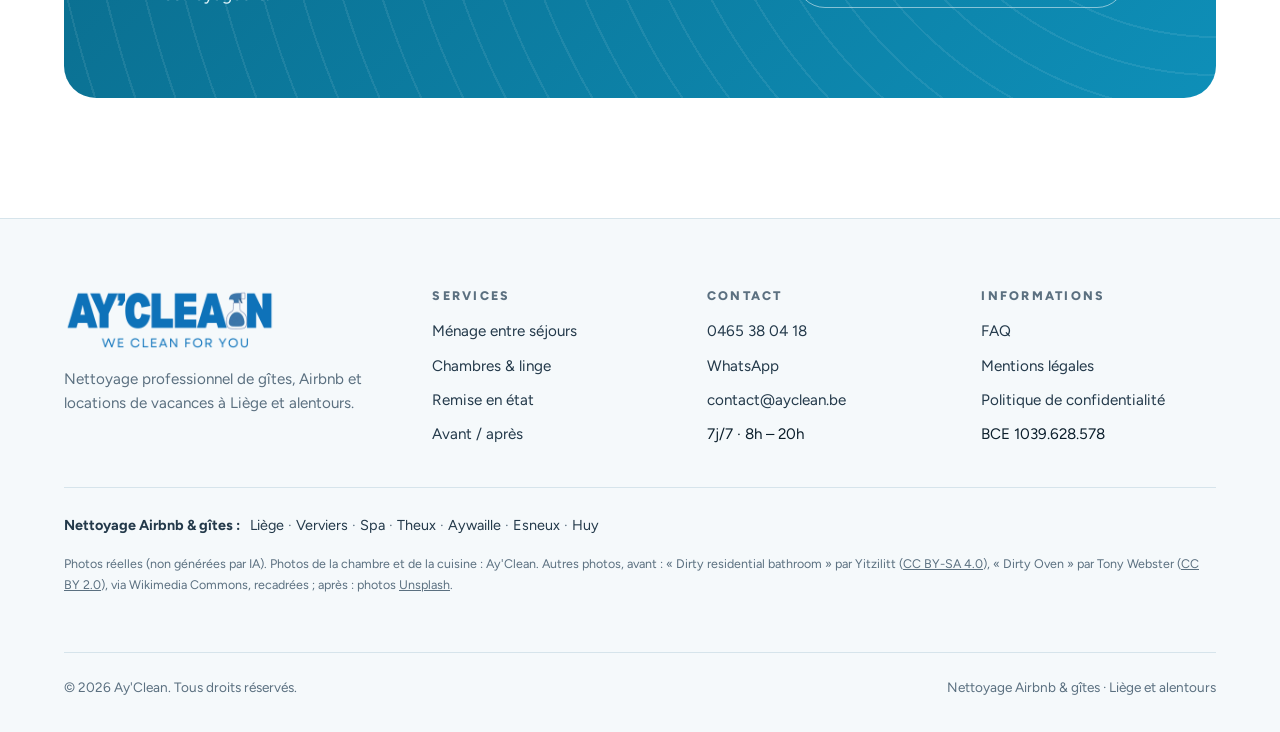
==== commit b4a2dabc: "Ajoute le logo Ay'Clean (en-tête et pied de page) Co-Authored-By: Claude Sonnet 5.5 <noreply@anthrop" ====
--- a/index.html
+++ b/index.html
@@ -159,13 +159,7 @@
 <!-- EN-TÊTE -->
 <header class="header" id="top">
   <div class="wrap">
-    <a href="/" class="brand" aria-label="Ay'Clean, retour à l'accueil">
-      <svg aria-hidden="true"><use href="#logo"/></svg>
-      <span>
-        <span class="brand-name">Ay'<span>Clean</span></span>
-        <span class="brand-tag">We Clean For You</span>
-      </span>
-    </a>
+    <a href="/" class="brand" aria-label="Ay'Clean, retour à l'accueil"><img src="/images/logo-ayclean-entete.webp" width="194" height="40" alt="Ay'Clean, nettoyage Airbnb et gîtes"></a>
     <nav class="nav" aria-label="Navigation principale">
       <a href="#avant-apres">Avant / après</a>
       <a href="#services">Services</a>
@@ -565,10 +559,7 @@
   <div class="wrap">
     <div class="footer-grid">
       <div class="footer-about">
-        <a href="/" class="brand" aria-label="Ay'Clean, accueil">
-          <svg aria-hidden="true"><use href="#logo"/></svg>
-          <span><span class="brand-name">Ay'<span>Clean</span></span><span class="brand-tag">We Clean For You</span></span>
-        </a>
+        <a href="/" class="brand" aria-label="Ay'Clean, accueil"><img src="/images/logo-ayclean.webp" width="211" height="62" alt="Ay'Clean, We Clean For You" loading="lazy"></a>
         <p>Nettoyage professionnel de gîtes, Airbnb et locations de vacances à Liège et alentours.</p>
       </div>
       <div>
--- a/styles.css
+++ b/styles.css
@@ -342,3 +342,7 @@
 .footer-areas{margin-top:40px;padding-top:24px;border-top:1px solid var(--line);color:var(--muted);font-size:.9rem;line-height:1.9}
 .footer-areas strong{color:var(--ink-2);margin-right:6px}
 .footer-areas a{color:var(--ink-2)}
+
+.brand img{display:block;height:40px;width:auto}
+.footer .brand img{height:62px}
+@media (max-width:560px){.brand img{height:28px}}
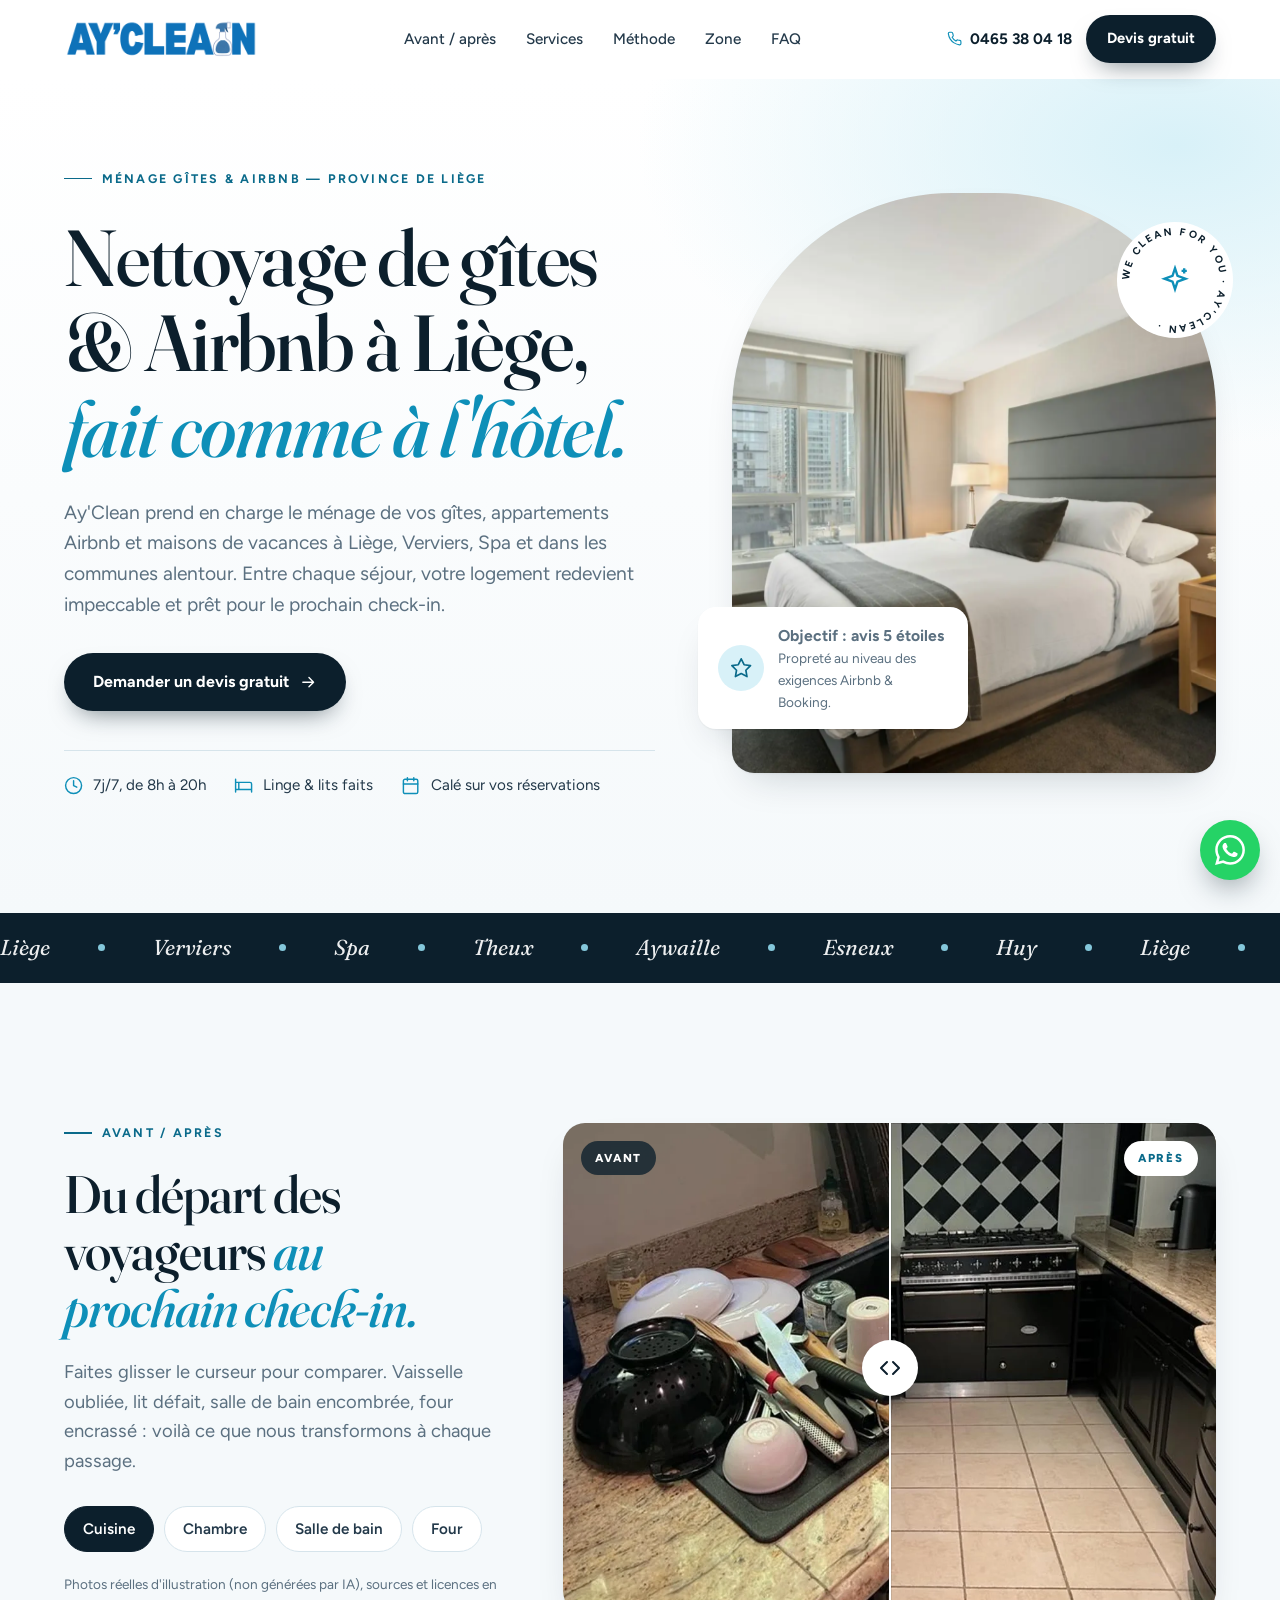
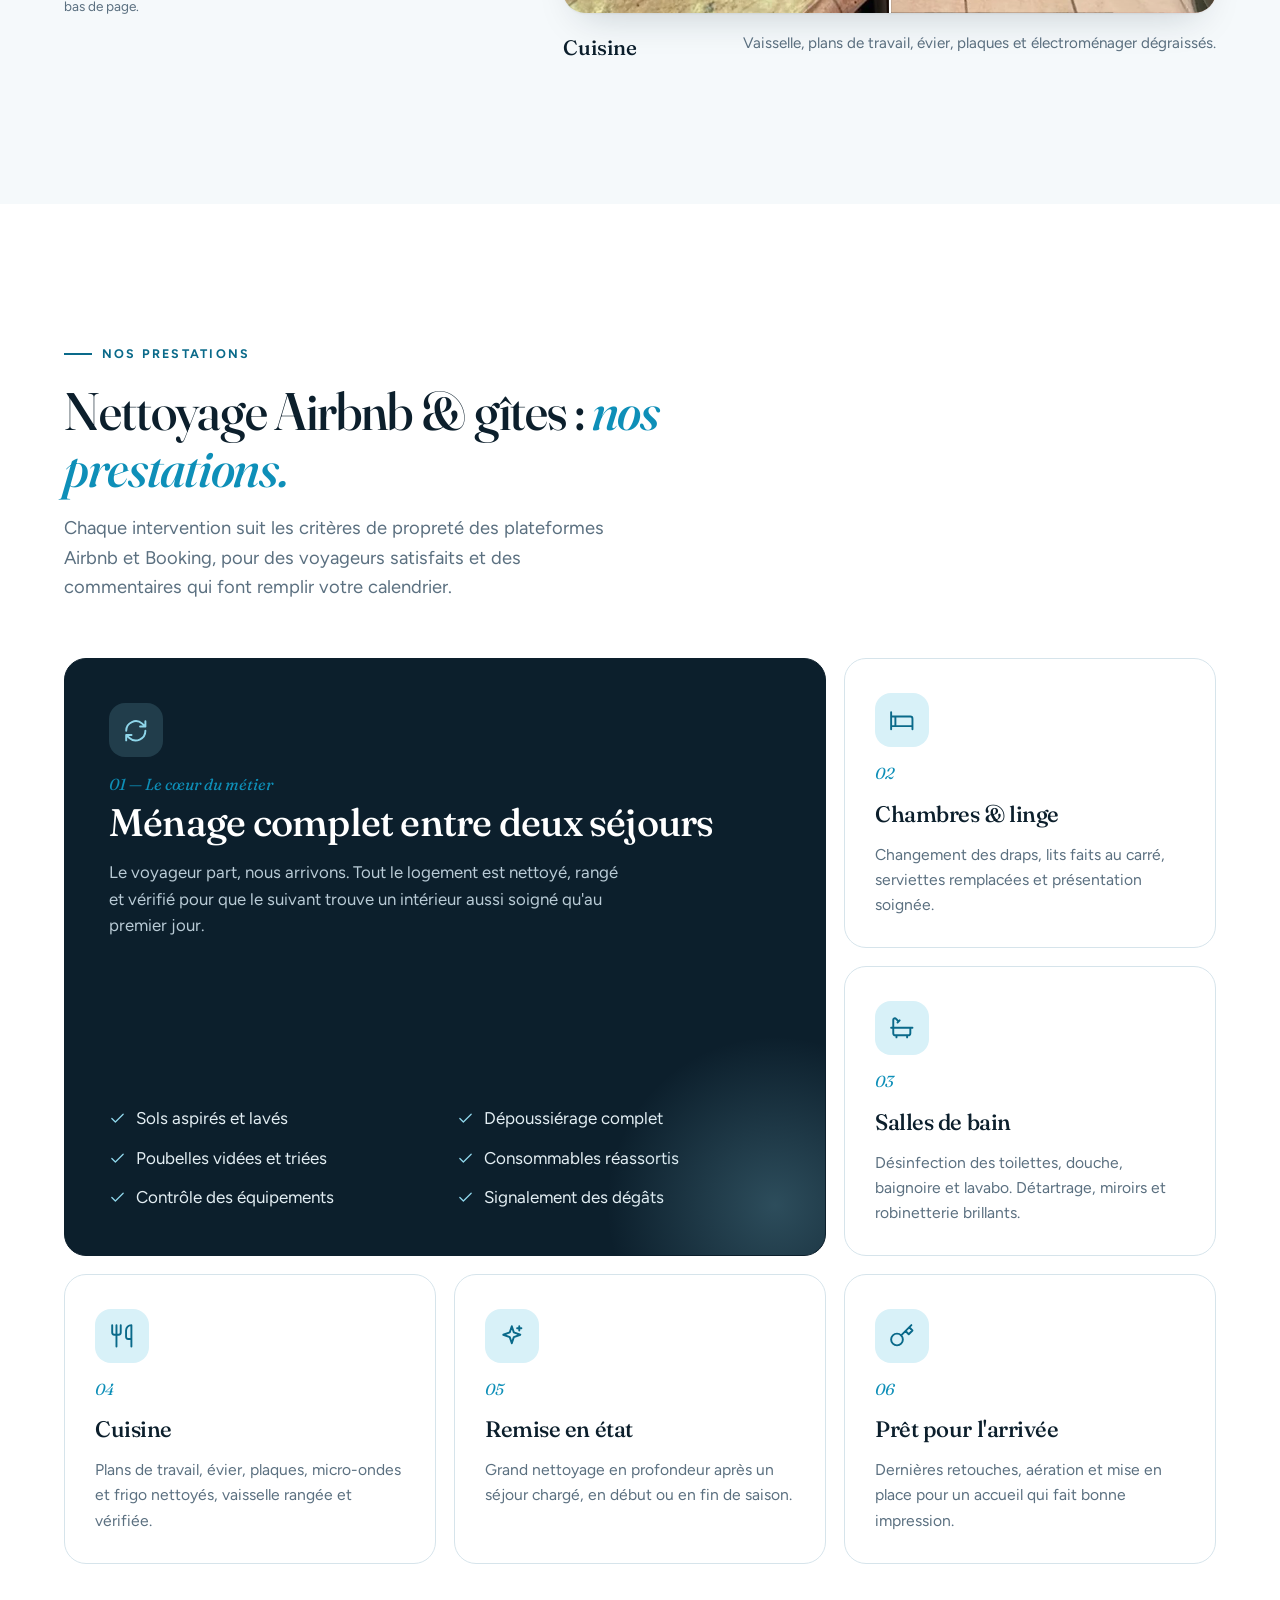
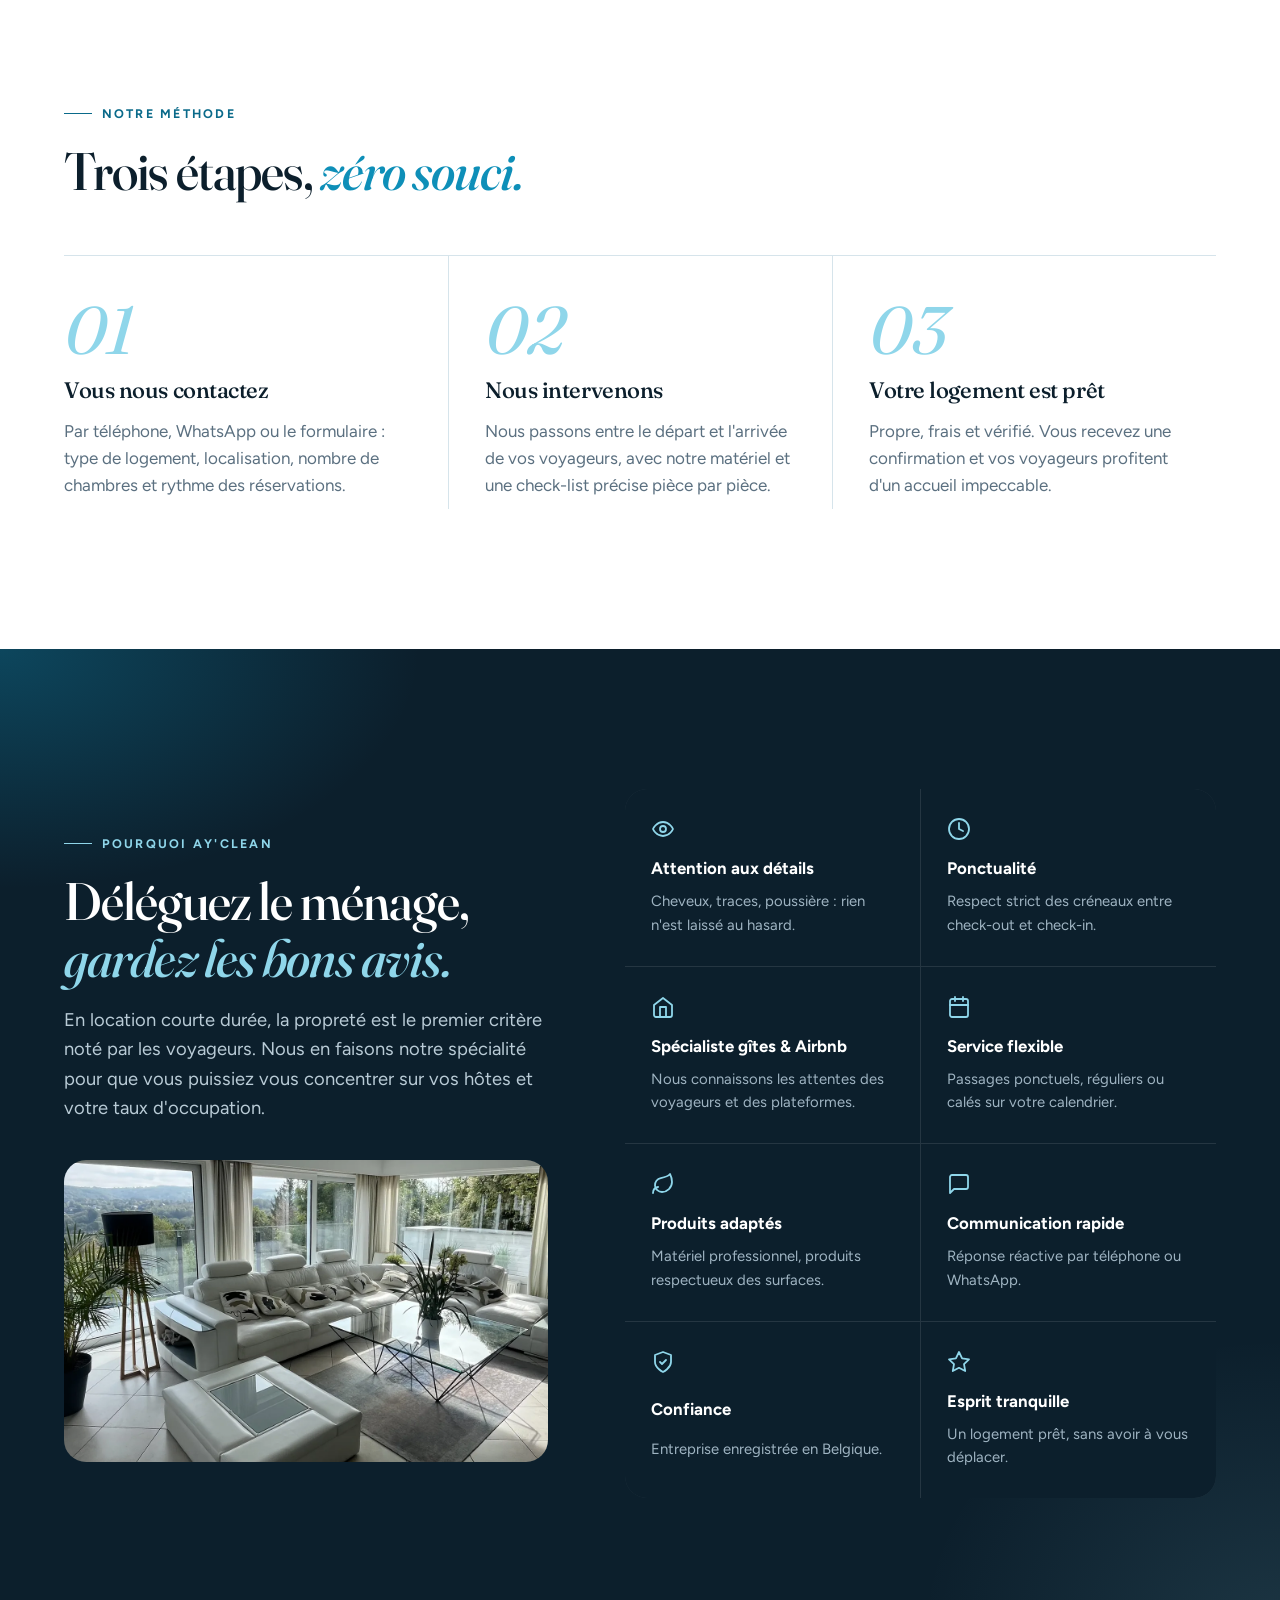
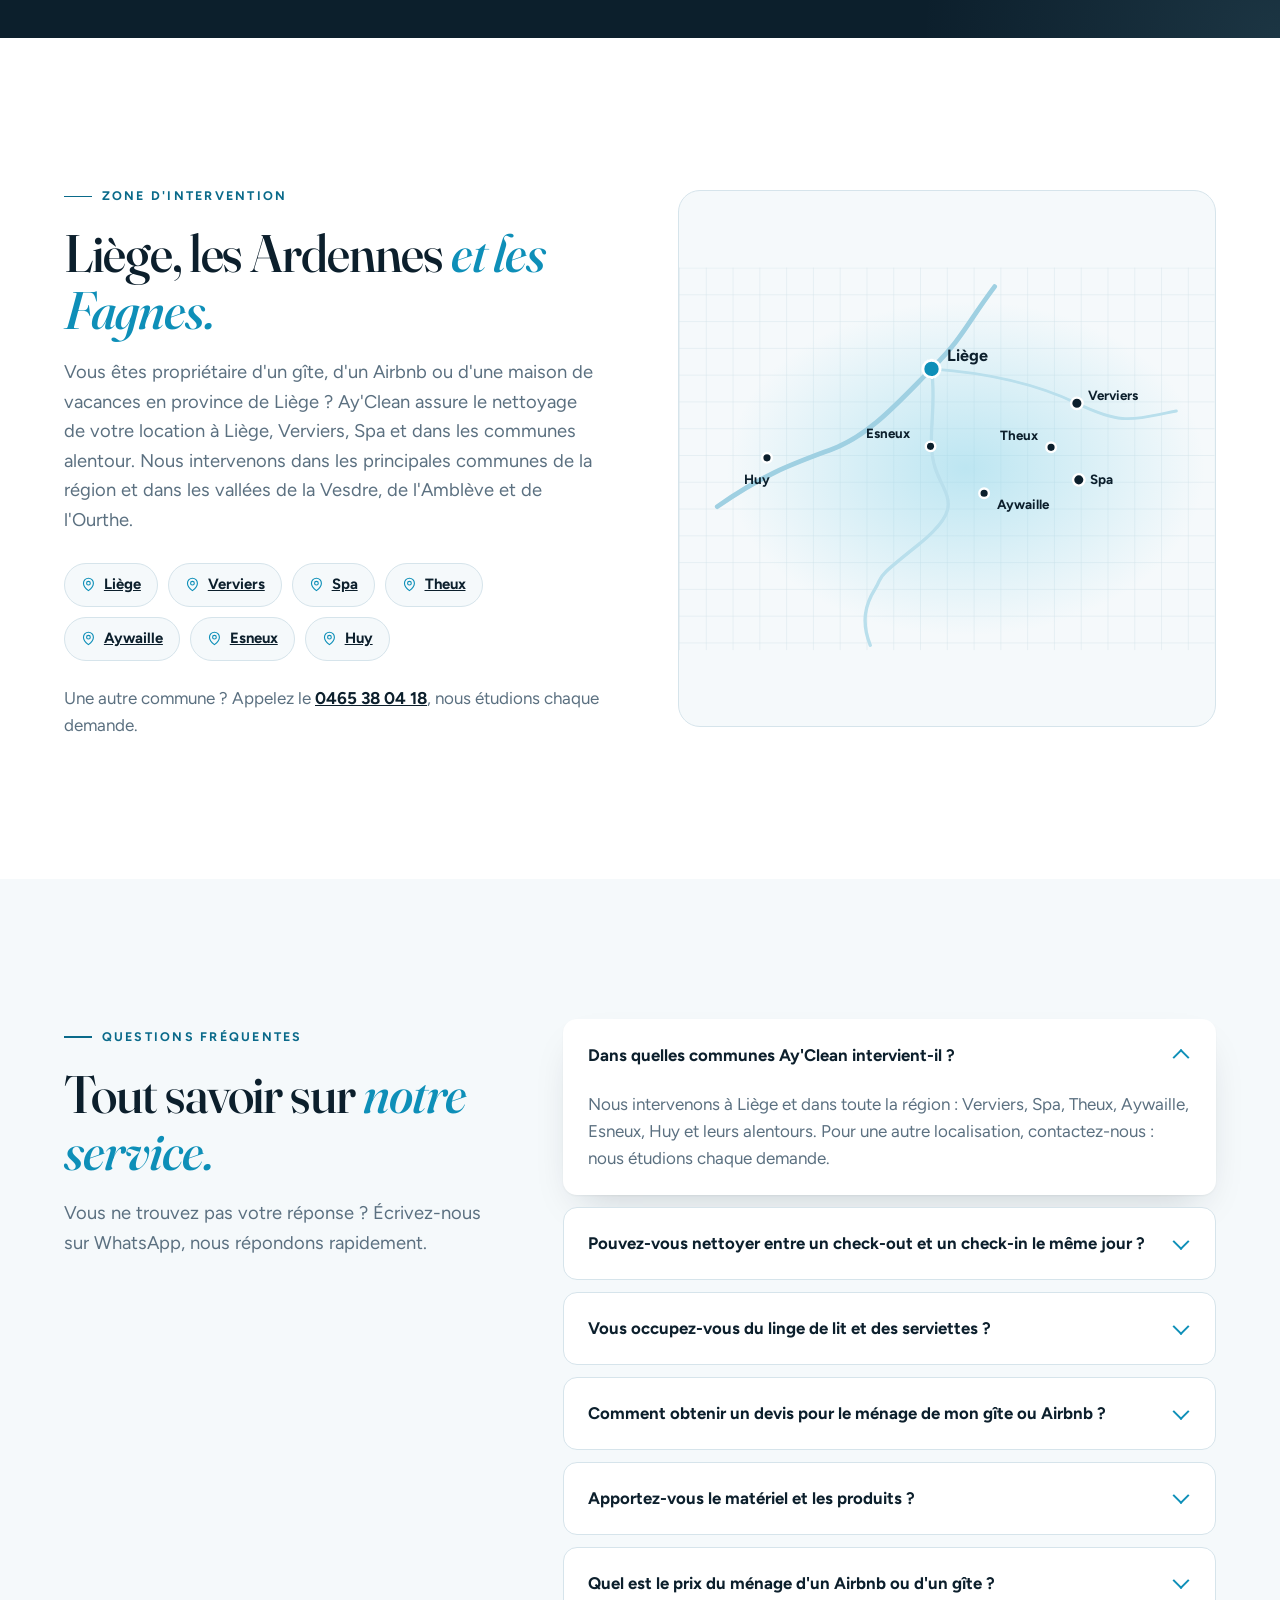
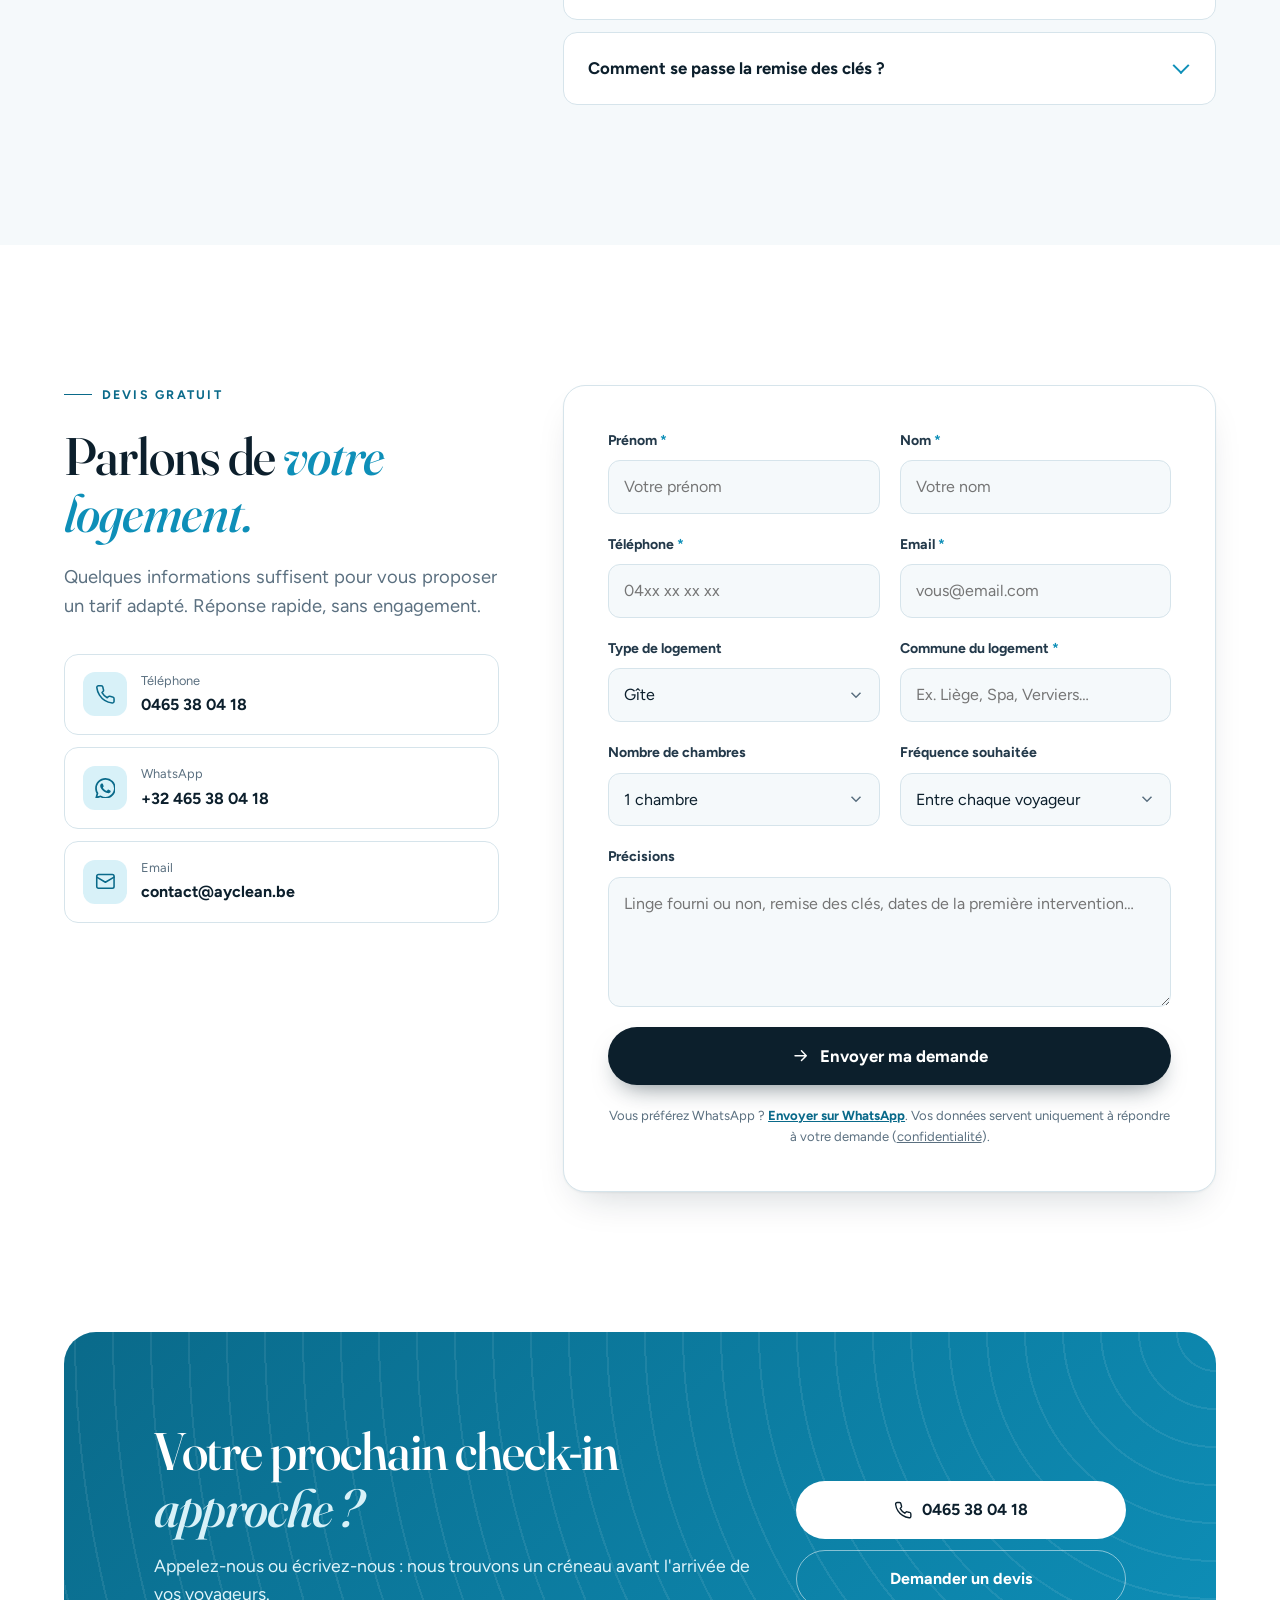
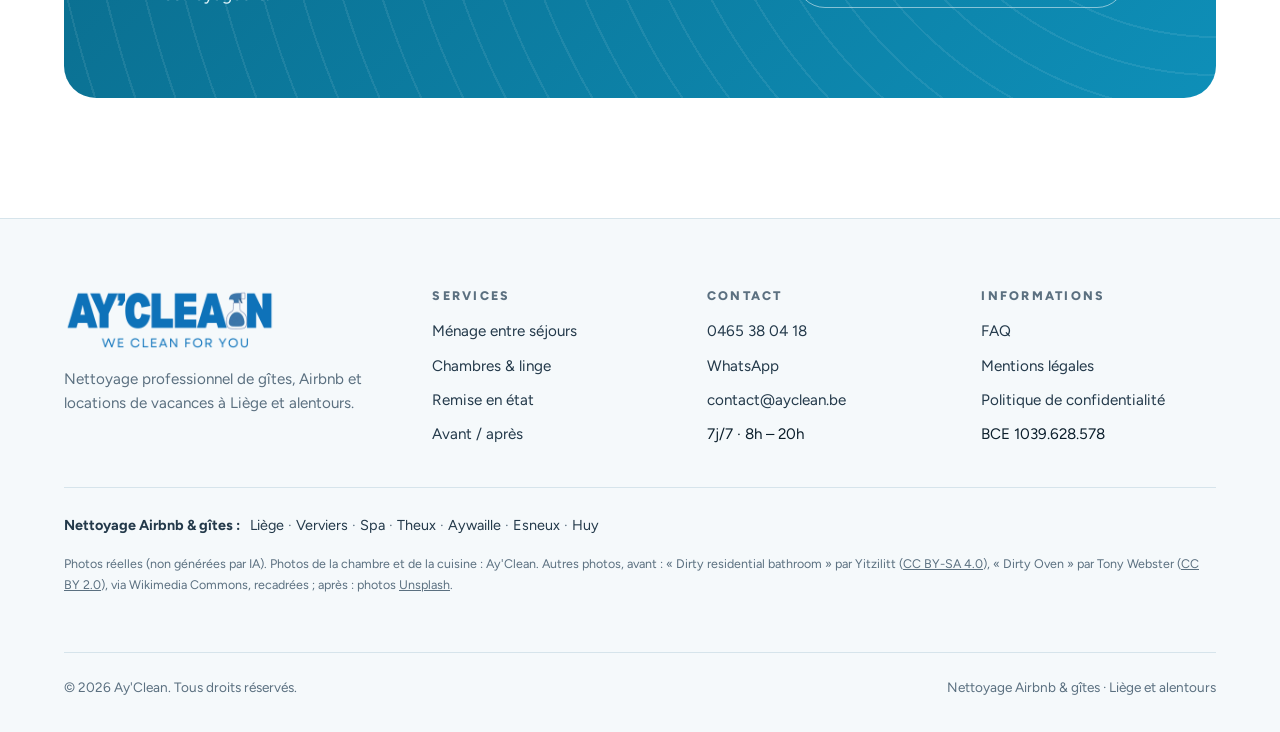
==== commit 772f0d31: "Formulaire de devis : envoi direct par email (Web3Forms), WhatsApp en option Co-Authored-By: Claude " ====
--- a/index.html
+++ b/index.html
@@ -122,6 +122,7 @@
   ]
 }
 </script>
+<script data-goatcounter="https://ayclean.goatcounter.com/count" async src="//gc.zgo.at/count.js"></script>
 </head>
 <body>
 <a class="skip" href="#contenu">Aller au contenu</a>
@@ -529,9 +530,11 @@
           <select class="input" id="frequence" name="frequence"><option>Entre chaque voyageur</option><option>Hebdomadaire</option><option>Ponctuel / remise en état</option></select></div>
       </div>
       <div class="field"><label for="message">Précisions</label><textarea class="input" id="message" name="message" rows="4" placeholder="Linge fourni ou non, remise des clés, dates de la première intervention…"></textarea></div>
-      <button type="submit" class="btn btn-primary"><svg class="ico" aria-hidden="true"><use href="#i-wa"/></svg>Envoyer ma demande sur WhatsApp</button>
-      <p class="form-hint">Pas WhatsApp ? <a href="#" id="send-mail" style="color:var(--cyan-deep);font-weight:700">Envoyer par email</a>. Vos données servent uniquement à répondre à votre demande (<a href="/confidentialite/" style="color:inherit">confidentialité</a>).</p>
-      <div class="form-success" id="form-success" role="status"><svg class="ico" aria-hidden="true"><use href="#i-check"/></svg><span>Merci ! Votre message est prêt : il ne reste qu'à l'envoyer.</span></div>
+      <input type="checkbox" name="botcheck" id="botcheck" tabindex="-1" autocomplete="off" style="position:absolute;left:-9999px;width:1px;height:1px;opacity:0" aria-hidden="true">
+      <button type="submit" class="btn btn-primary" id="send-btn"><svg class="ico" aria-hidden="true"><use href="#i-arrow"/></svg><span>Envoyer ma demande</span></button>
+      <p class="form-hint">Vous préférez WhatsApp ? <a href="#" id="send-wa" style="color:var(--cyan-deep);font-weight:700">Envoyer sur WhatsApp</a>. Vos données servent uniquement à répondre à votre demande (<a href="/confidentialite/" style="color:inherit">confidentialité</a>).</p>
+      <div class="form-success" id="form-success" role="status"><svg class="ico" aria-hidden="true"><use href="#i-check"/></svg><span>Merci ! Votre demande est bien envoyée, nous vous répondons rapidement.</span></div>
+      <div class="form-success" id="form-error" role="alert" style="background:#fdecea;color:#8a1f17;border-color:#f3c0bb"><span>L'envoi n'a pas fonctionné. Réessayez, ou appelez-nous au 0465 38 04 18.</span></div>
     </form>
   </div>
 </section>
--- a/styles.css
+++ b/styles.css
@@ -346,3 +346,4 @@
 .brand img{display:block;height:40px;width:auto}
 .footer .brand img{height:62px}
 @media (max-width:560px){.brand img{height:28px}}
+.btn:disabled{opacity:.65;cursor:wait}
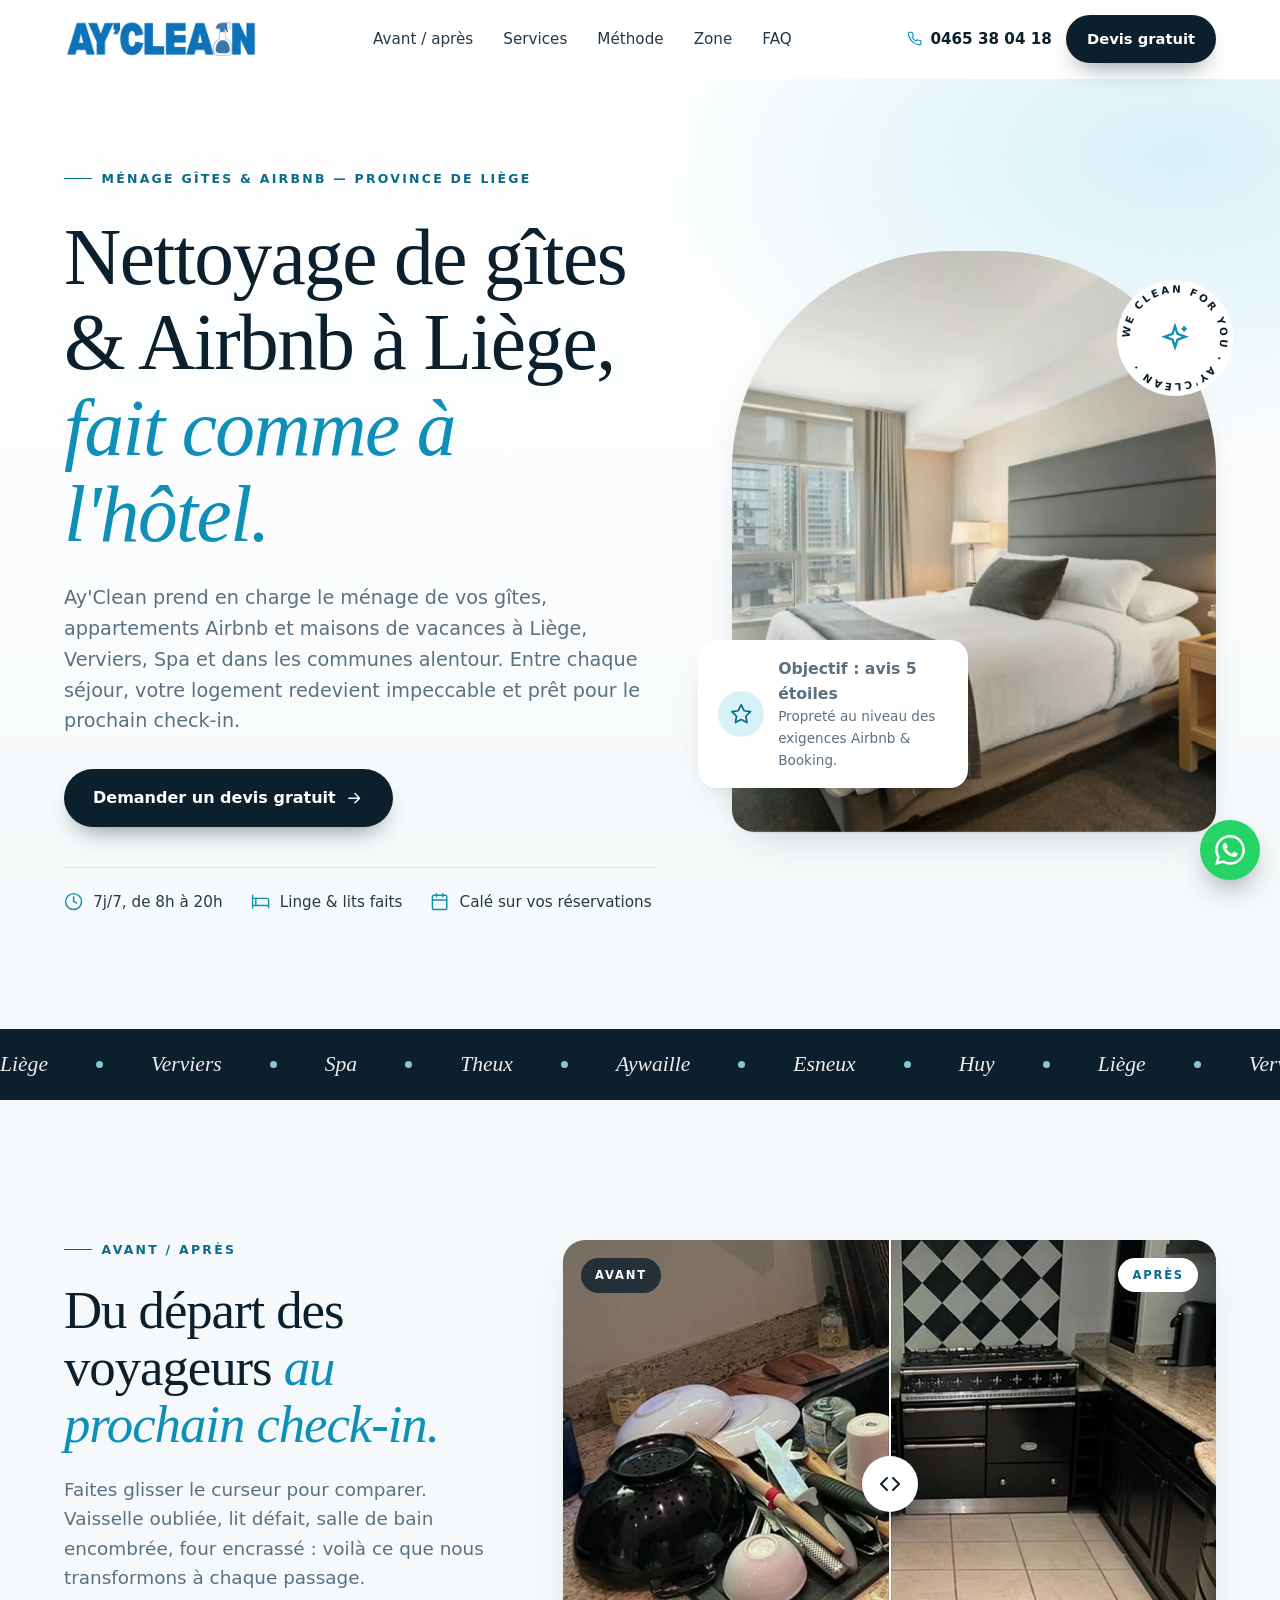
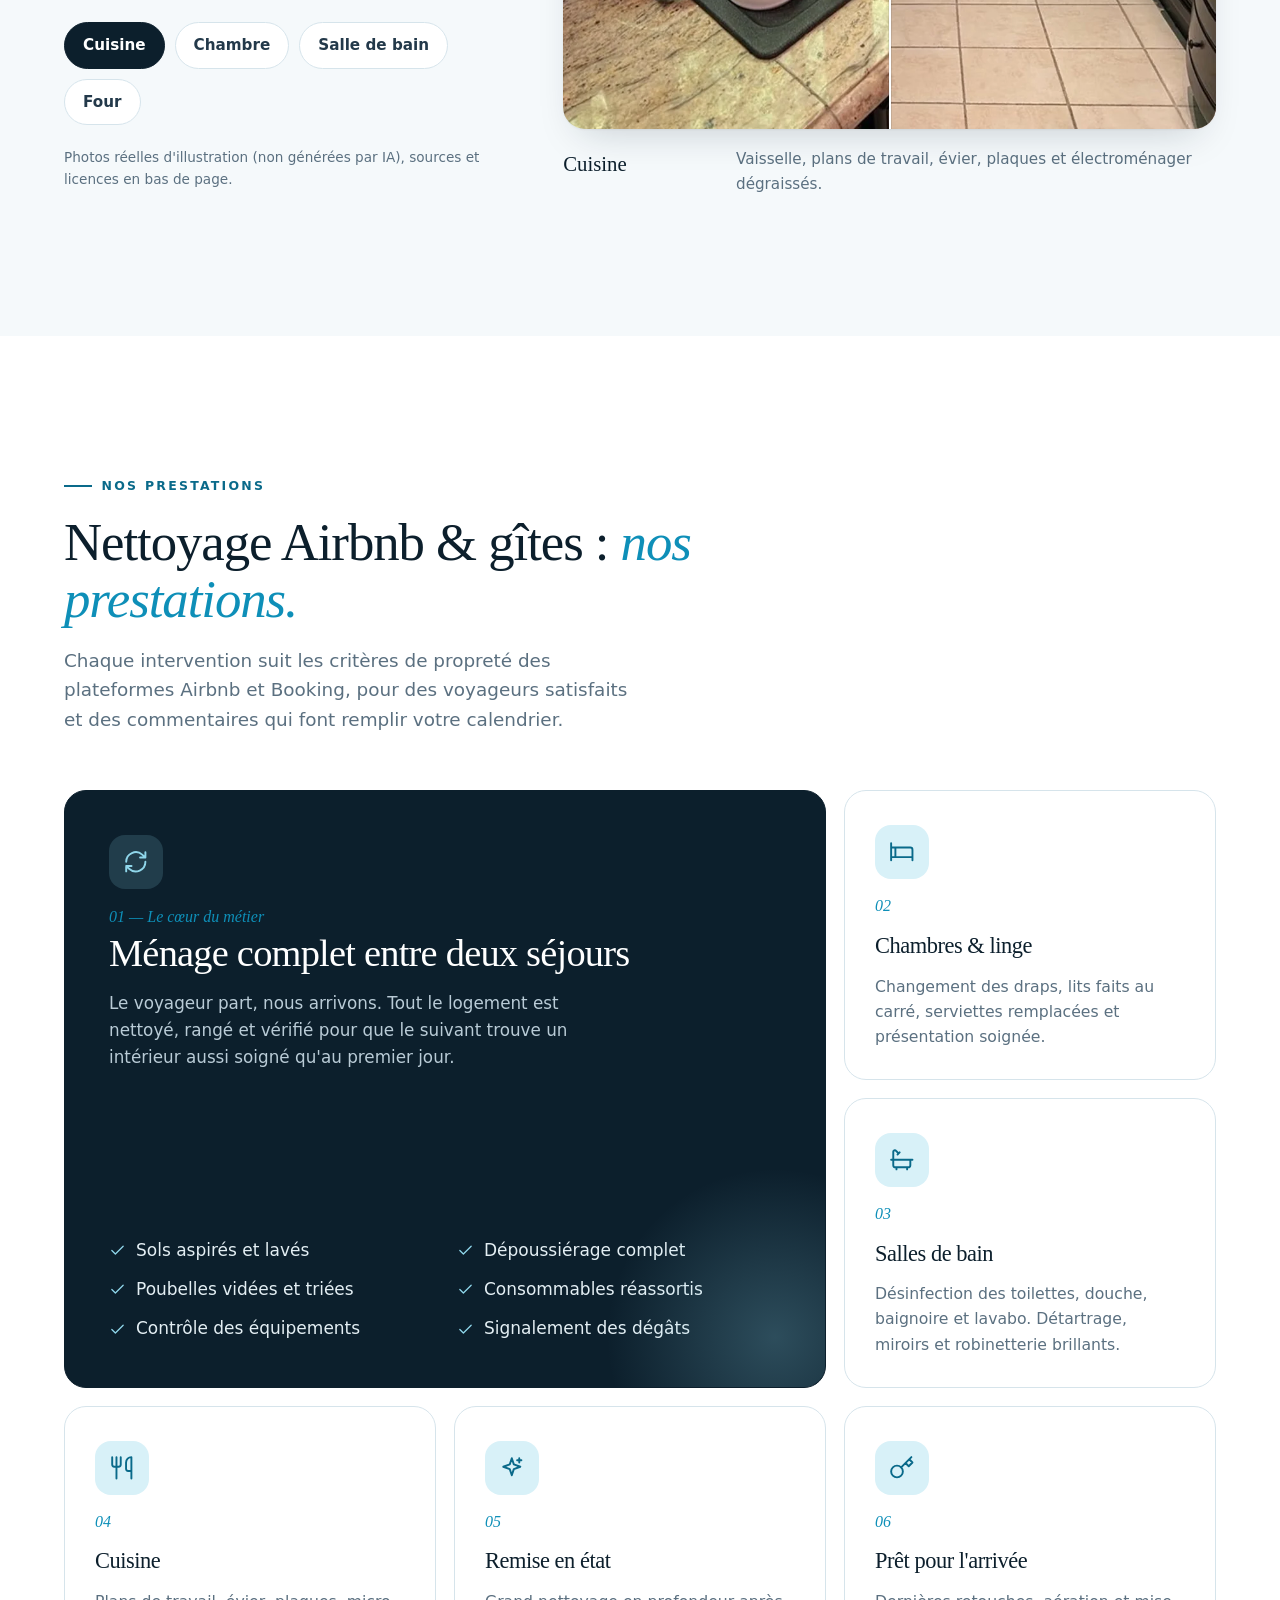
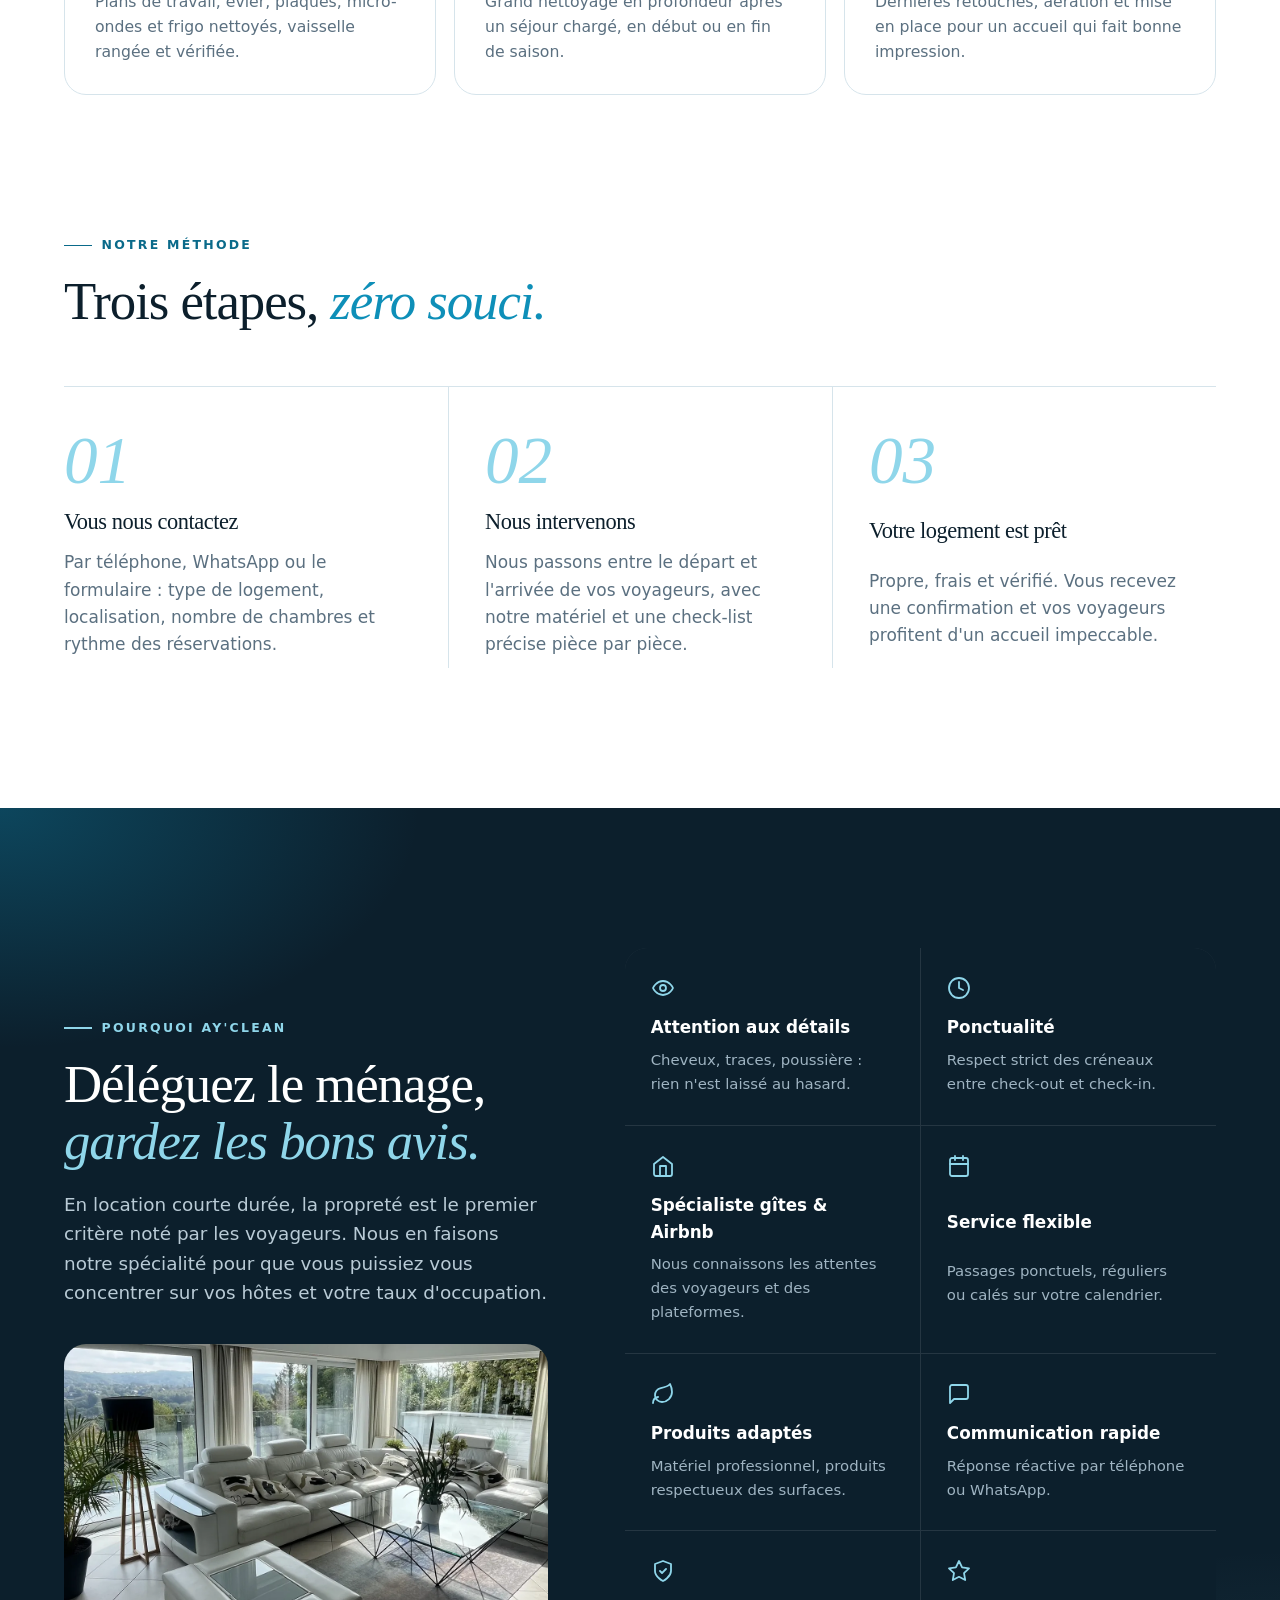
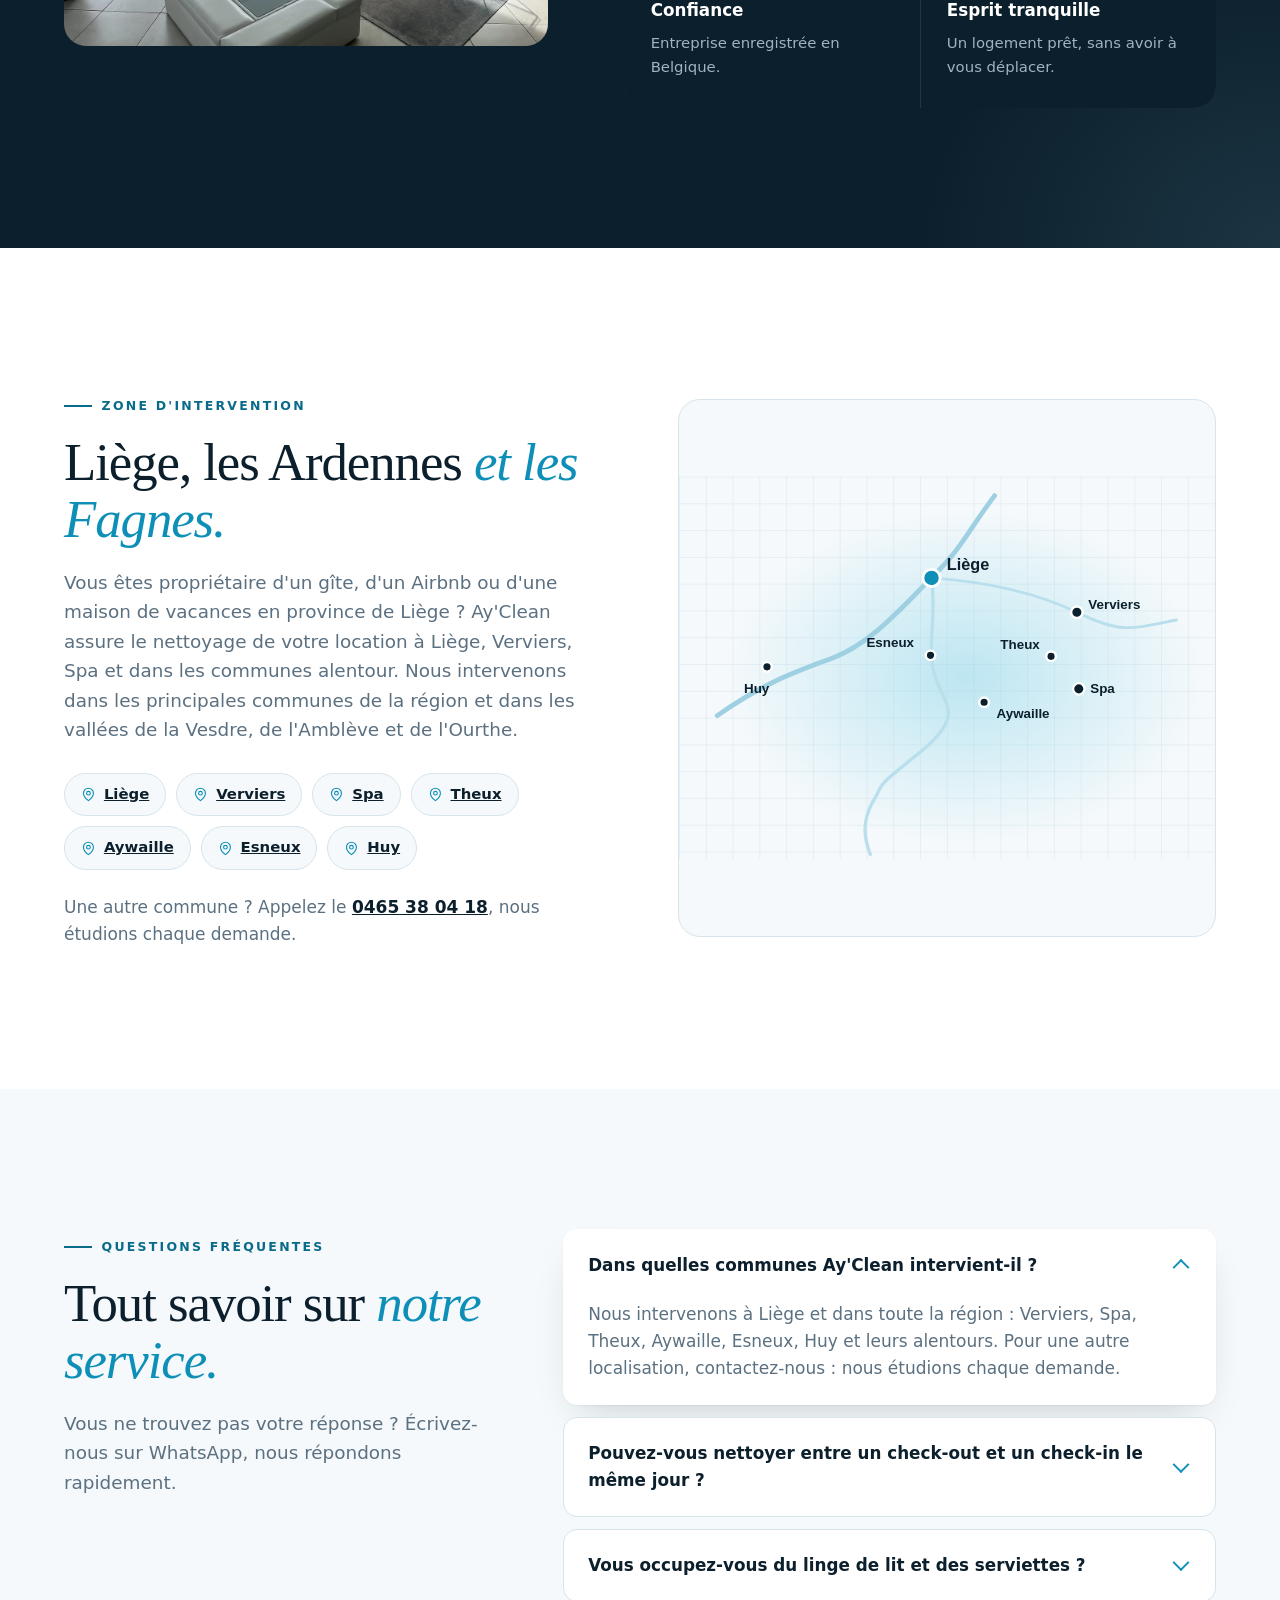
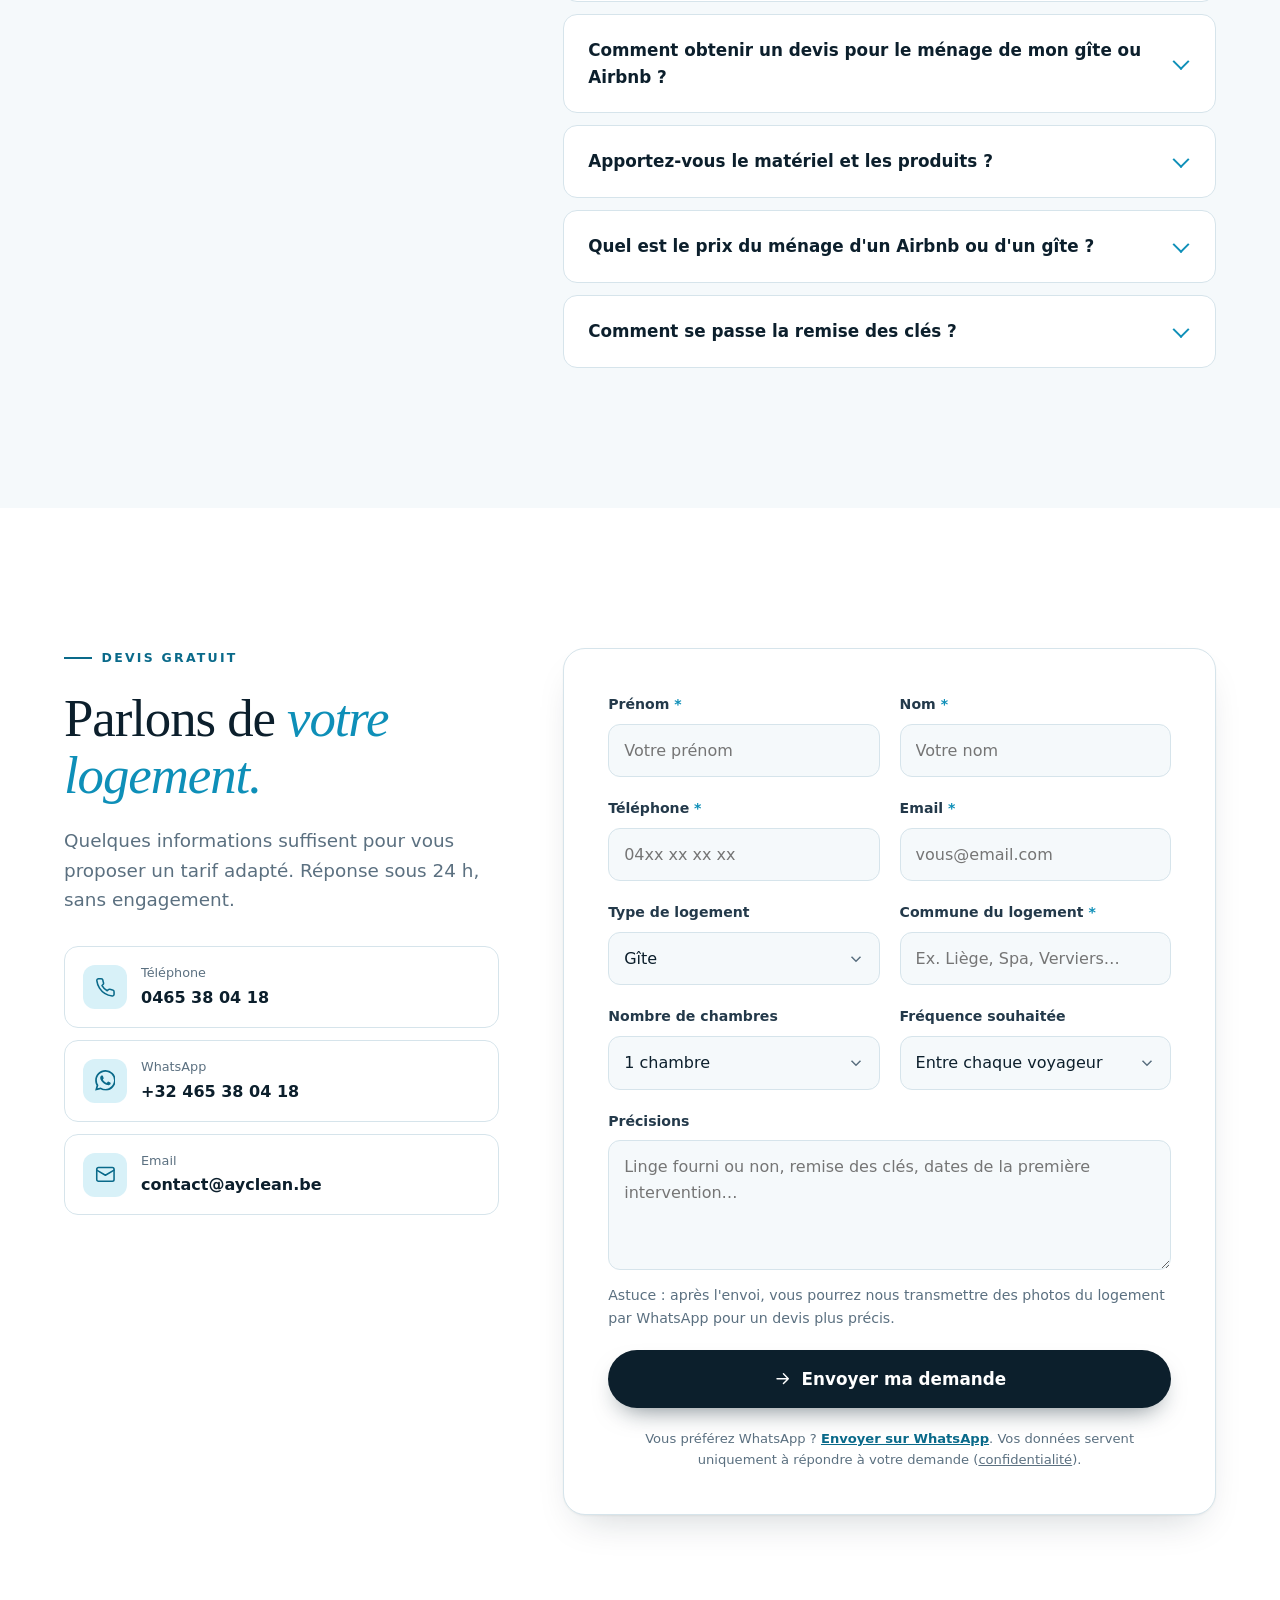
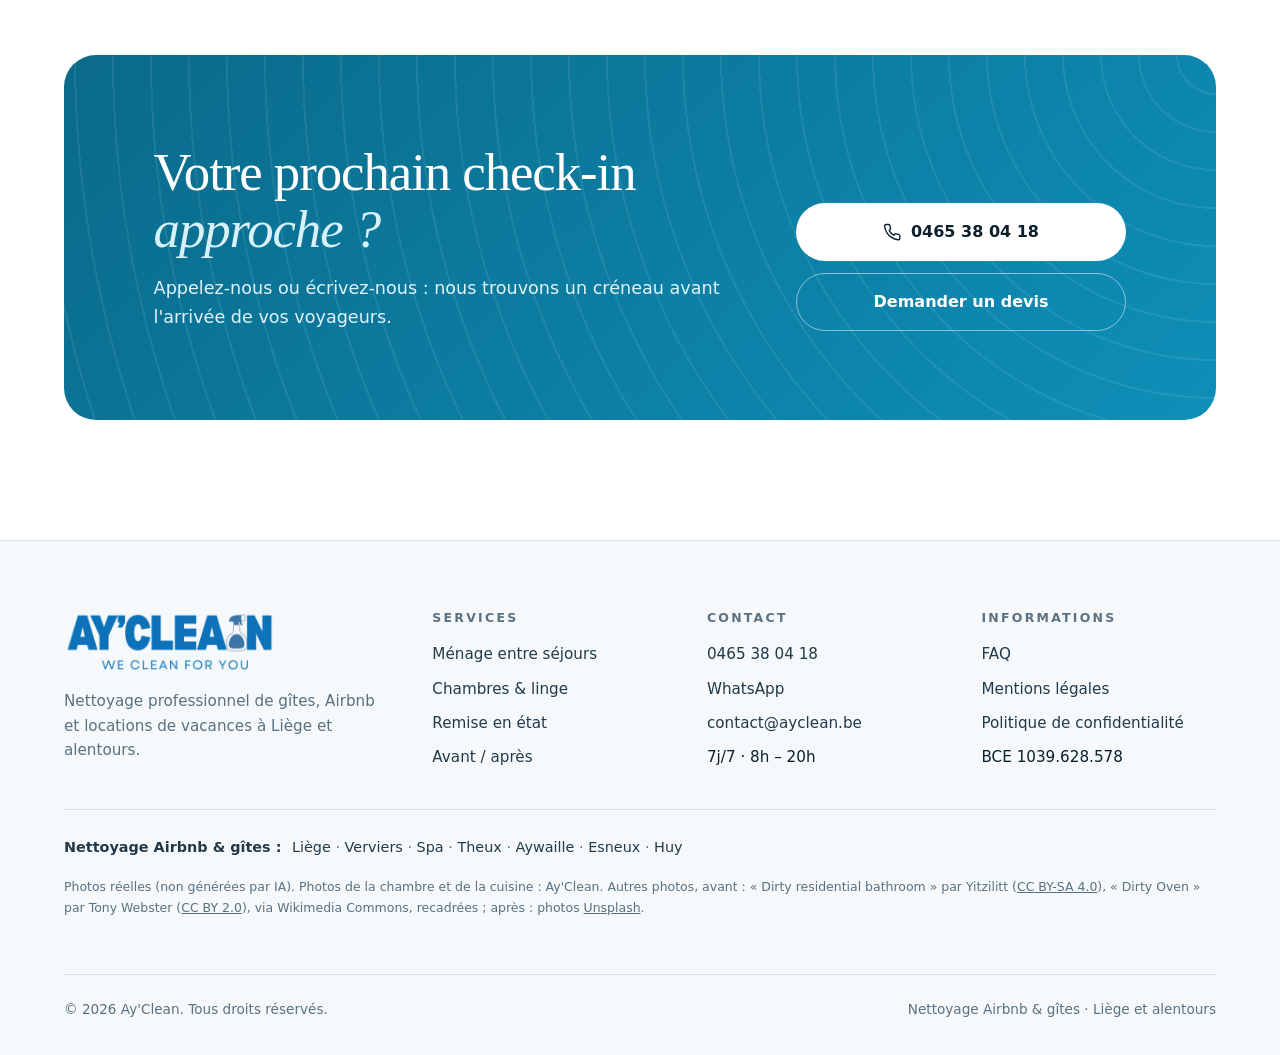
==== commit 87746e62: "Délai de réponse 24 h, photos par WhatsApp après envoi, politique de sécurité (CSP) et referrer Co-A" ====
--- a/index.html
+++ b/index.html
@@ -3,6 +3,8 @@
 <head>
 <meta charset="UTF-8">
 <meta name="viewport" content="width=device-width, initial-scale=1">
+<meta http-equiv="Content-Security-Policy" content="default-src 'self'; script-src 'self' 'unsafe-inline' https://gc.zgo.at; style-src 'self' 'unsafe-inline' https://fonts.googleapis.com; font-src https://fonts.gstatic.com; img-src 'self' data: https://ayclean.goatcounter.com; connect-src 'self' https://api.web3forms.com https://ayclean.goatcounter.com; object-src 'none'; base-uri 'self'; form-action 'self'">
+<meta name="referrer" content="strict-origin-when-cross-origin">
 <title>Nettoyage Airbnb &amp; gîtes à Liège et alentours | Ay'Clean</title>
 <meta name="description" content="Ménage professionnel de gîtes, Airbnb et locations de vacances à Liège, Verviers, Spa, Theux, Aywaille, Esneux et Huy. Linge, check-in prêt. Devis gratuit.">
 <meta name="robots" content="index, follow, max-image-preview:large">
@@ -113,7 +115,7 @@
         {"@type": "Question", "name": "Dans quelles communes Ay'Clean intervient-il ?", "acceptedAnswer": {"@type": "Answer", "text": "Nous intervenons à Liège et dans toute la région : Verviers, Spa, Theux, Aywaille, Esneux, Huy et leurs alentours. Pour une autre localisation, contactez-nous : nous étudions chaque demande."}},
         {"@type": "Question", "name": "Pouvez-vous nettoyer entre un check-out et un check-in le même jour ?", "acceptedAnswer": {"@type": "Answer", "text": "Oui. Nous organisons nos passages selon votre calendrier de réservations pour que le logement soit prêt dans la fenêtre entre le départ et l'arrivée des voyageurs."}},
         {"@type": "Question", "name": "Vous occupez-vous du linge de lit et des serviettes ?", "acceptedAnswer": {"@type": "Answer", "text": "Oui, nous changeons les draps, faisons les lits et remplaçons les serviettes. La gestion du linge (lavage ou rotation) se définit avec vous lors du devis."}},
-        {"@type": "Question", "name": "Comment obtenir un devis pour le ménage de mon gîte ou Airbnb ?", "acceptedAnswer": {"@type": "Answer", "text": "Remplissez le formulaire de devis ci-dessous, envoyez-nous un message WhatsApp ou appelez le 0465 38 04 18. Le devis est gratuit et adapté à la taille et à la fréquence de nettoyage de votre logement."}},
+        {"@type": "Question", "name": "Comment obtenir un devis pour le ménage de mon gîte ou Airbnb ?", "acceptedAnswer": {"@type": "Answer", "text": "Remplissez le formulaire de devis ci-dessous, envoyez-nous un message WhatsApp ou appelez le 0465 38 04 18. Le devis est gratuit, sans engagement, et vous recevez une réponse sous 24 h."}},
         {"@type": "Question", "name": "Apportez-vous le matériel et les produits ?", "acceptedAnswer": {"@type": "Answer", "text": "Oui, nous venons avec notre matériel et des produits adaptés aux différentes surfaces de votre logement."}},
         {"@type": "Question", "name": "Quel est le prix du ménage d'un Airbnb ou d'un gîte ?", "acceptedAnswer": {"@type": "Answer", "text": "Le tarif dépend de la taille du logement, du nombre de chambres, de la fréquence des passages et de la gestion du linge. Nous établissons un devis gratuit et sans engagement, adapté à votre situation."}},
         {"@type": "Question", "name": "Comment se passe la remise des clés ?", "acceptedAnswer": {"@type": "Answer", "text": "Elle se définit avec vous lors du devis, en fonction de l'accès à votre logement et de vos habitudes avec vos voyageurs."}}
@@ -122,7 +124,7 @@
   ]
 }
 </script>
-<script data-goatcounter="https://ayclean.goatcounter.com/count" async src="//gc.zgo.at/count.js"></script>
+<script data-goatcounter="https://ayclean.goatcounter.com/count" async src="https://gc.zgo.at/count.js"></script>
 </head>
 <body>
 <a class="skip" href="#contenu">Aller au contenu</a>
@@ -476,7 +478,7 @@
       </details>
       <details>
         <summary>Comment obtenir un devis pour le ménage de mon gîte ou Airbnb ?</summary>
-        <p>Remplissez le formulaire de devis ci-dessous, envoyez-nous un message WhatsApp ou appelez le 0465 38 04 18. Le devis est gratuit et adapté à la taille et à la fréquence de nettoyage de votre logement.</p>
+        <p>Remplissez le formulaire de devis ci-dessous, envoyez-nous un message WhatsApp ou appelez le 0465 38 04 18. Le devis est gratuit, sans engagement, et vous recevez une réponse sous 24 h.</p>
       </details>
       <details>
         <summary>Apportez-vous le matériel et les produits ?</summary>
@@ -500,7 +502,7 @@
     <aside class="quote-aside reveal" id="contact">
       <span class="eyebrow">Devis gratuit</span>
       <h2 id="devis-title">Parlons de <em>votre logement.</em></h2>
-      <p class="lead">Quelques informations suffisent pour vous proposer un tarif adapté. Réponse rapide, sans engagement.</p>
+      <p class="lead">Quelques informations suffisent pour vous proposer un tarif adapté. Réponse sous 24 h, sans engagement.</p>
       <ul class="contact-lines">
         <li><a href="tel:+32465380418"><span class="cico"><svg class="ico" aria-hidden="true"><use href="#i-phone"/></svg></span><span><small>Téléphone</small><strong>0465 38 04 18</strong></span></a></li>
         <li><a href="https://wa.me/32465380418" target="_blank" rel="noopener"><span class="cico"><svg class="ico" aria-hidden="true"><use href="#i-wa"/></svg></span><span><small>WhatsApp</small><strong>+32 465 38 04 18</strong></span></a></li>
@@ -529,11 +531,11 @@
         <div class="field"><label for="frequence">Fréquence souhaitée</label>
           <select class="input" id="frequence" name="frequence"><option>Entre chaque voyageur</option><option>Hebdomadaire</option><option>Ponctuel / remise en état</option></select></div>
       </div>
-      <div class="field"><label for="message">Précisions</label><textarea class="input" id="message" name="message" rows="4" placeholder="Linge fourni ou non, remise des clés, dates de la première intervention…"></textarea></div>
+      <div class="field"><label for="message">Précisions</label><textarea class="input" id="message" name="message" rows="4" placeholder="Linge fourni ou non, remise des clés, dates de la première intervention…"></textarea><small style="display:block;margin-top:6px;color:var(--muted)">Astuce : après l'envoi, vous pourrez nous transmettre des photos du logement par WhatsApp pour un devis plus précis.</small></div>
       <input type="checkbox" name="botcheck" id="botcheck" tabindex="-1" autocomplete="off" style="position:absolute;left:-9999px;width:1px;height:1px;opacity:0" aria-hidden="true">
       <button type="submit" class="btn btn-primary" id="send-btn"><svg class="ico" aria-hidden="true"><use href="#i-arrow"/></svg><span>Envoyer ma demande</span></button>
       <p class="form-hint">Vous préférez WhatsApp ? <a href="#" id="send-wa" style="color:var(--cyan-deep);font-weight:700">Envoyer sur WhatsApp</a>. Vos données servent uniquement à répondre à votre demande (<a href="/confidentialite/" style="color:inherit">confidentialité</a>).</p>
-      <div class="form-success" id="form-success" role="status"><svg class="ico" aria-hidden="true"><use href="#i-check"/></svg><span>Merci ! Votre demande est bien envoyée, nous vous répondons rapidement.</span></div>
+      <div class="form-success" id="form-success" role="status"><svg class="ico" aria-hidden="true"><use href="#i-check"/></svg><span>Merci ! Votre demande est bien envoyée, réponse sous 24 h. Pour chiffrer plus vite, <a id="wa-photos" href="https://wa.me/32465380418?text=Bonjour%20Ay%27Clean%2C%20voici%20des%20photos%20de%20mon%20logement%20pour%20le%20devis." target="_blank" rel="noopener" style="color:inherit;font-weight:800;text-decoration:underline">envoyez-nous quelques photos du logement sur WhatsApp</a>.</span></div>
       <div class="form-success" id="form-error" role="alert" style="background:#fdecea;color:#8a1f17;border-color:#f3c0bb"><span>L'envoi n'a pas fonctionné. Réessayez, ou appelez-nous au 0465 38 04 18.</span></div>
     </form>
   </div>
